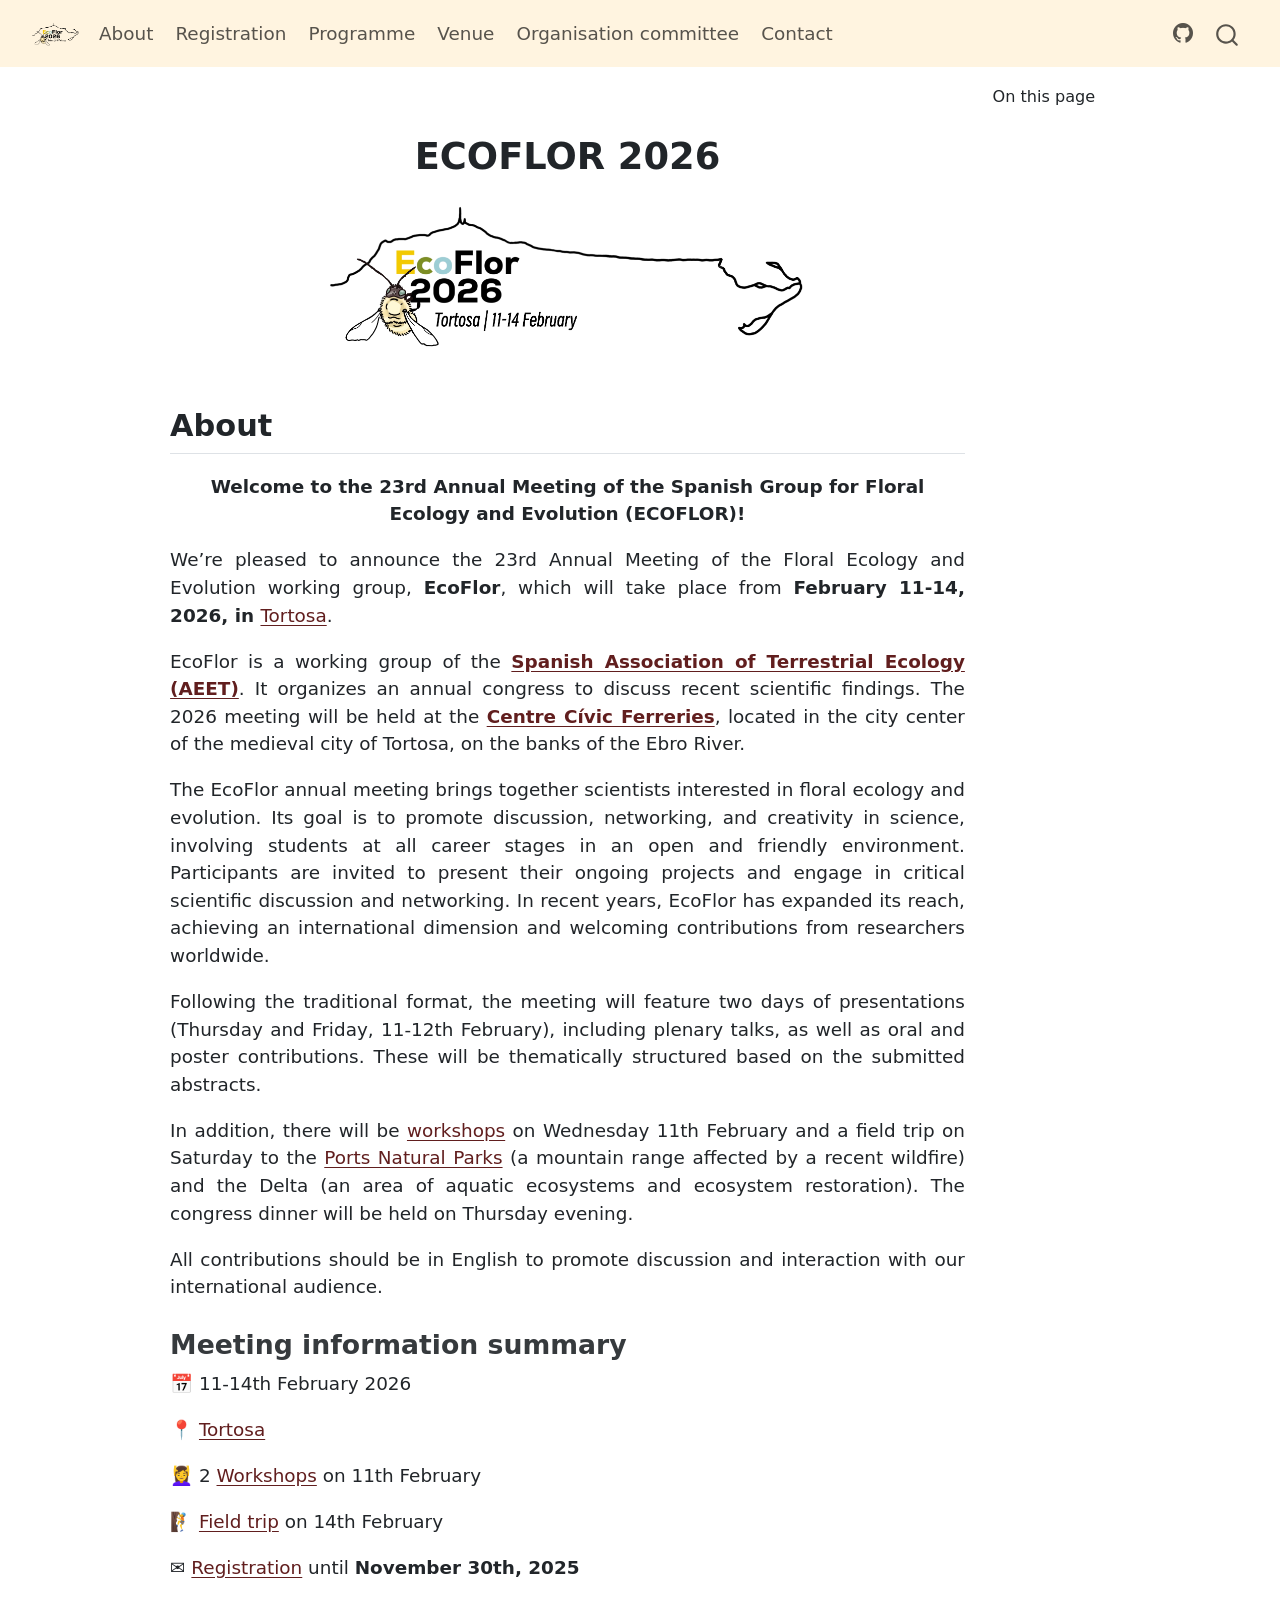
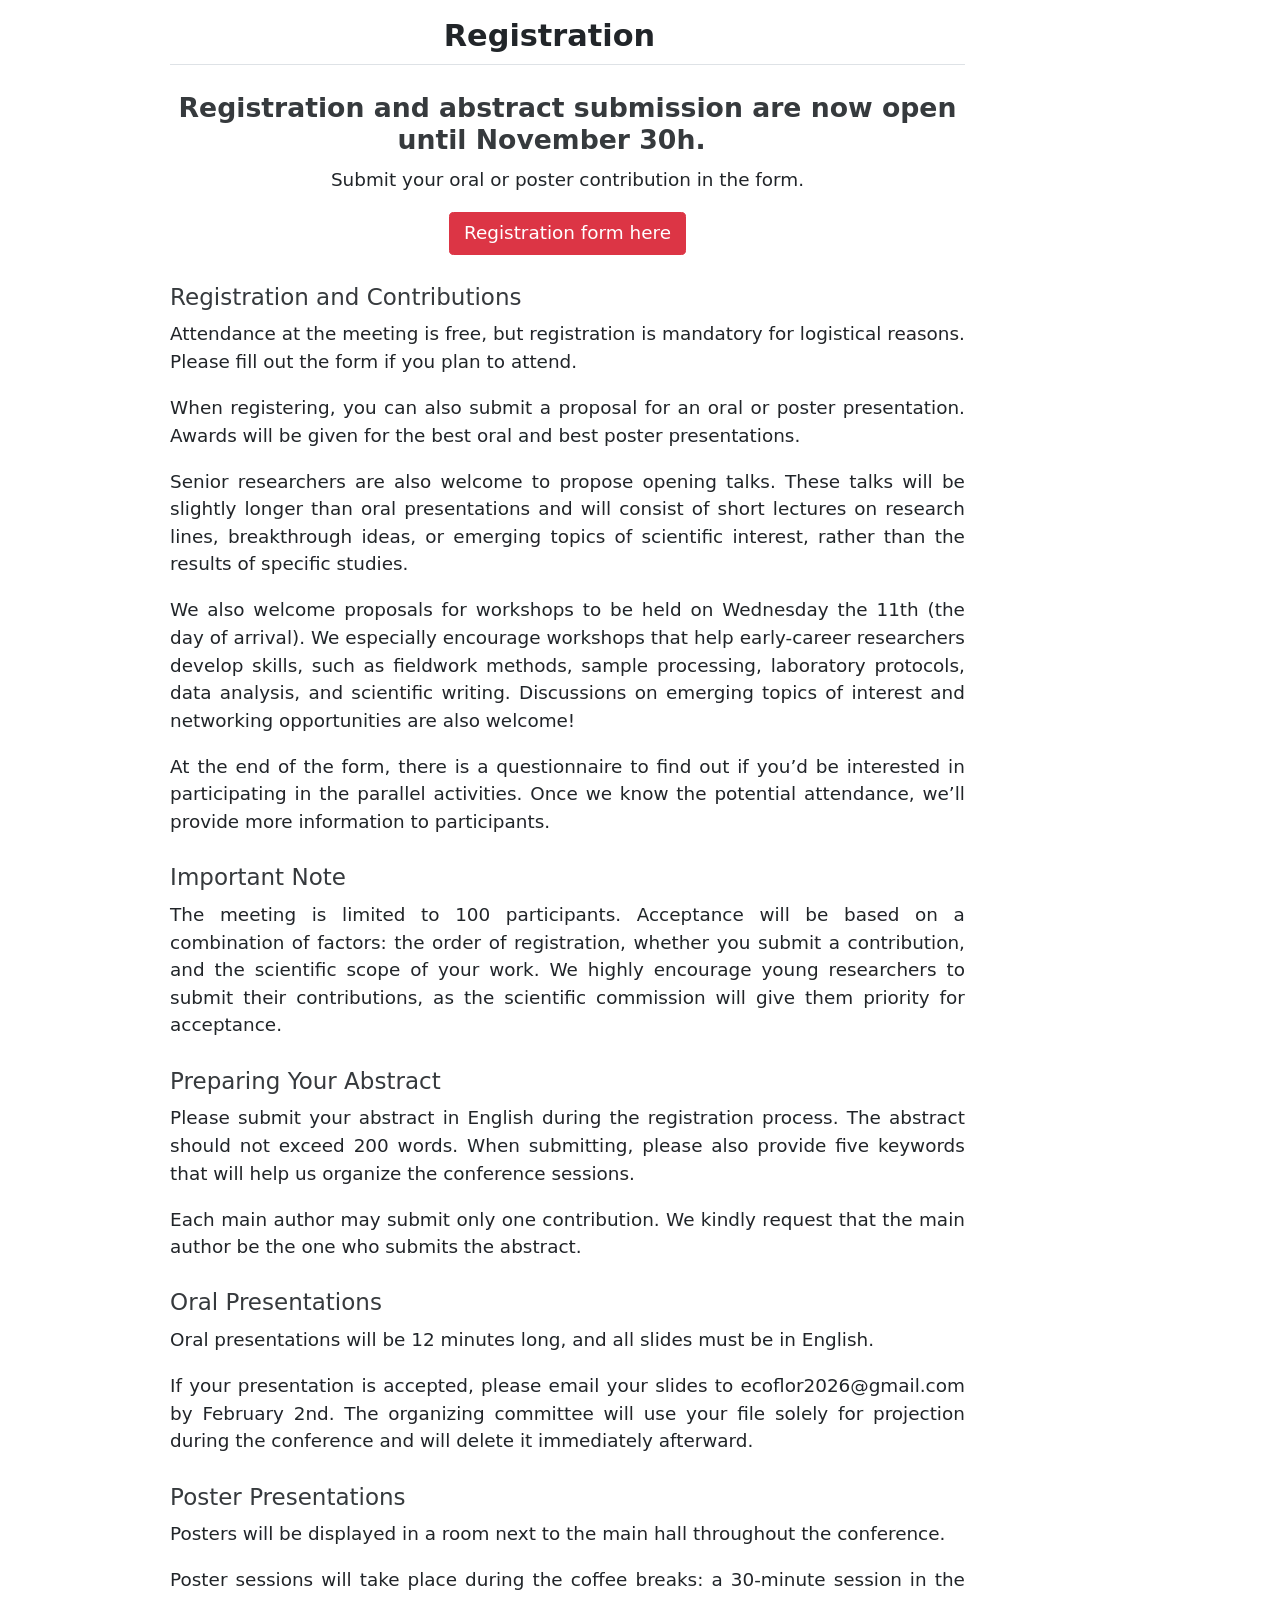
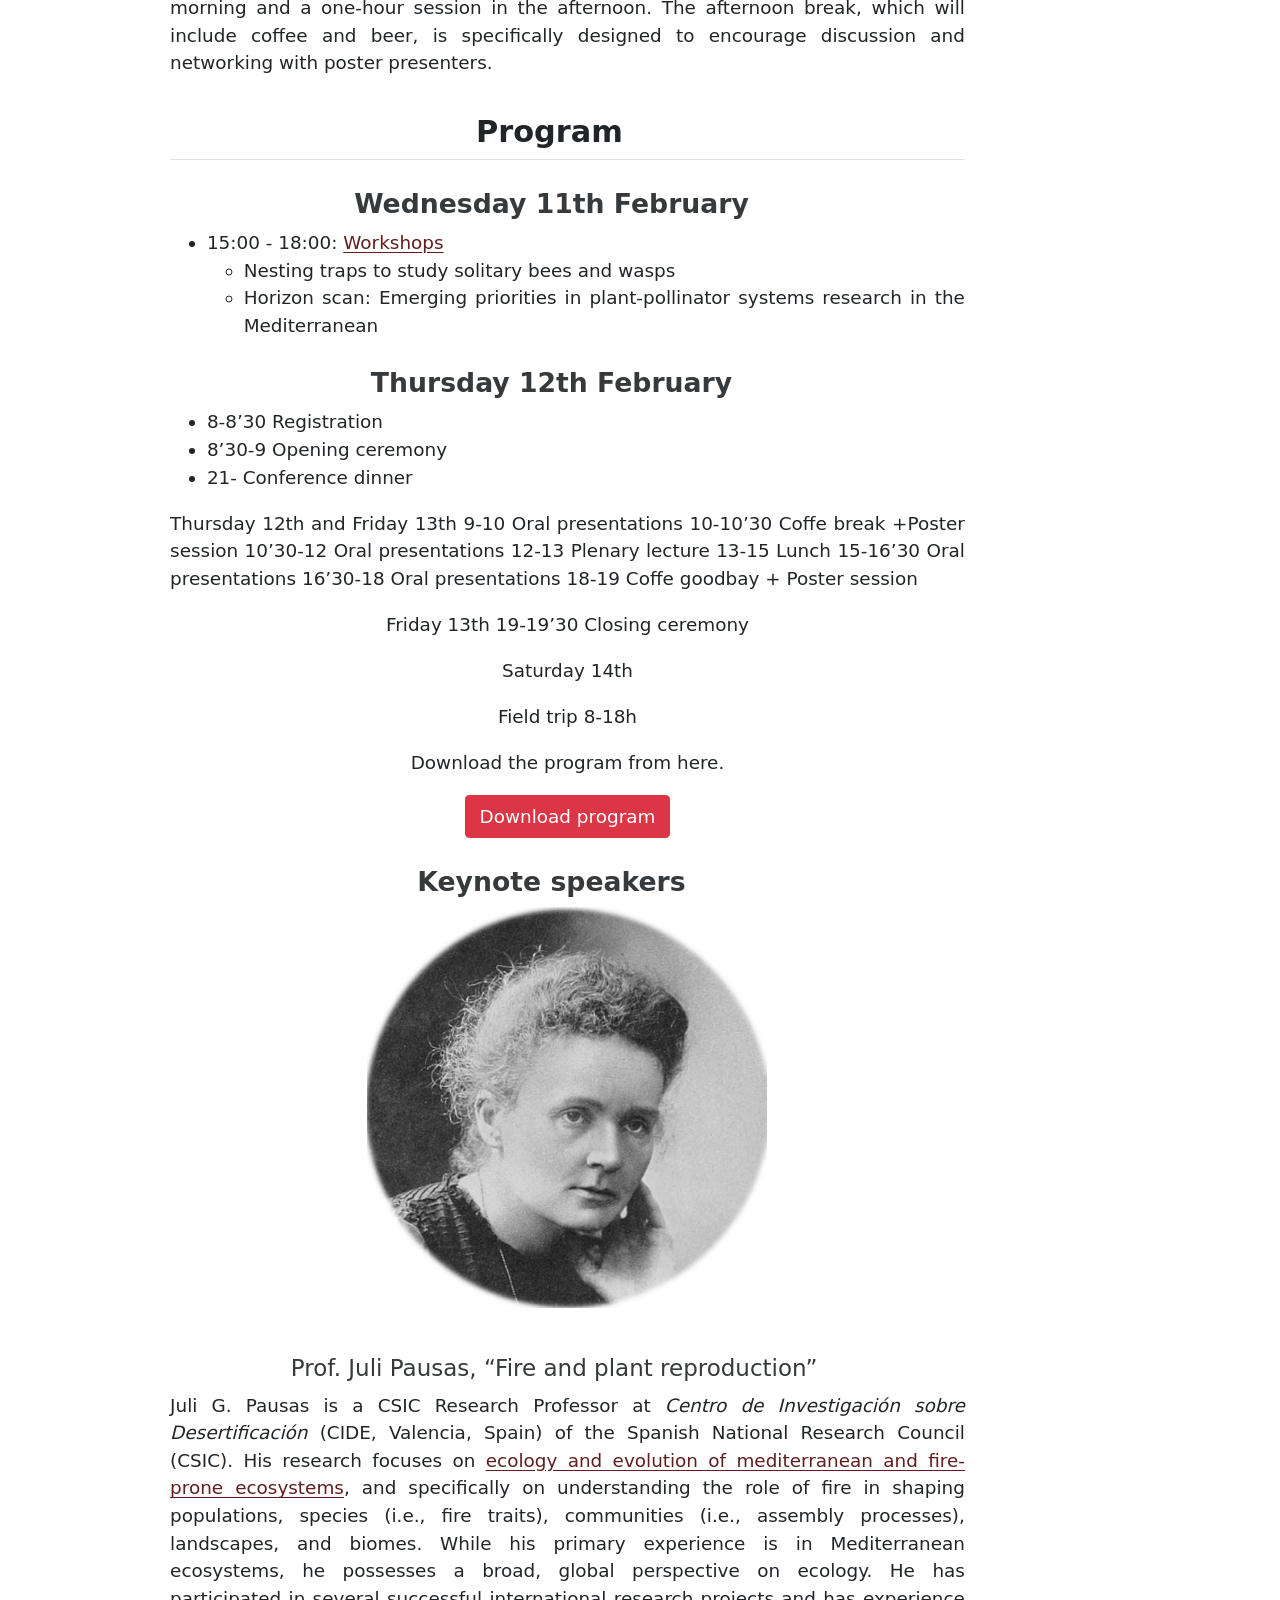
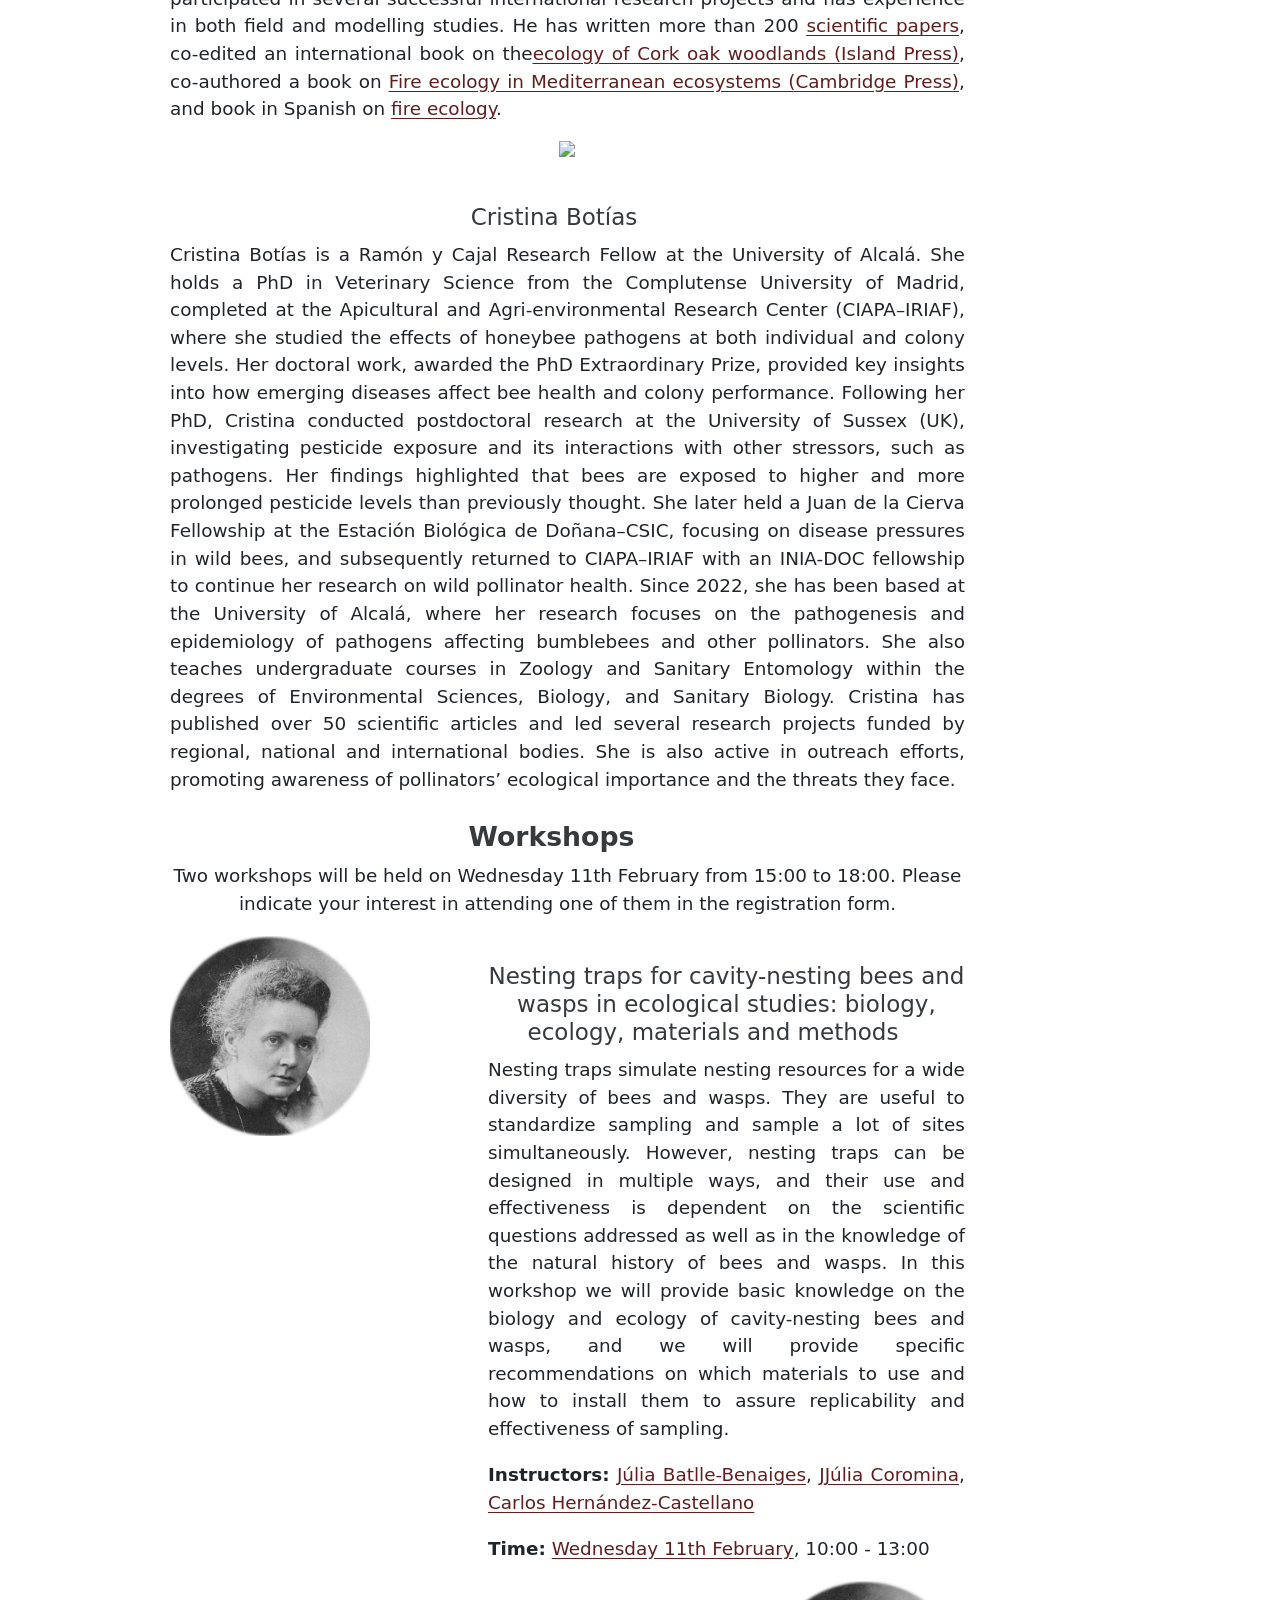
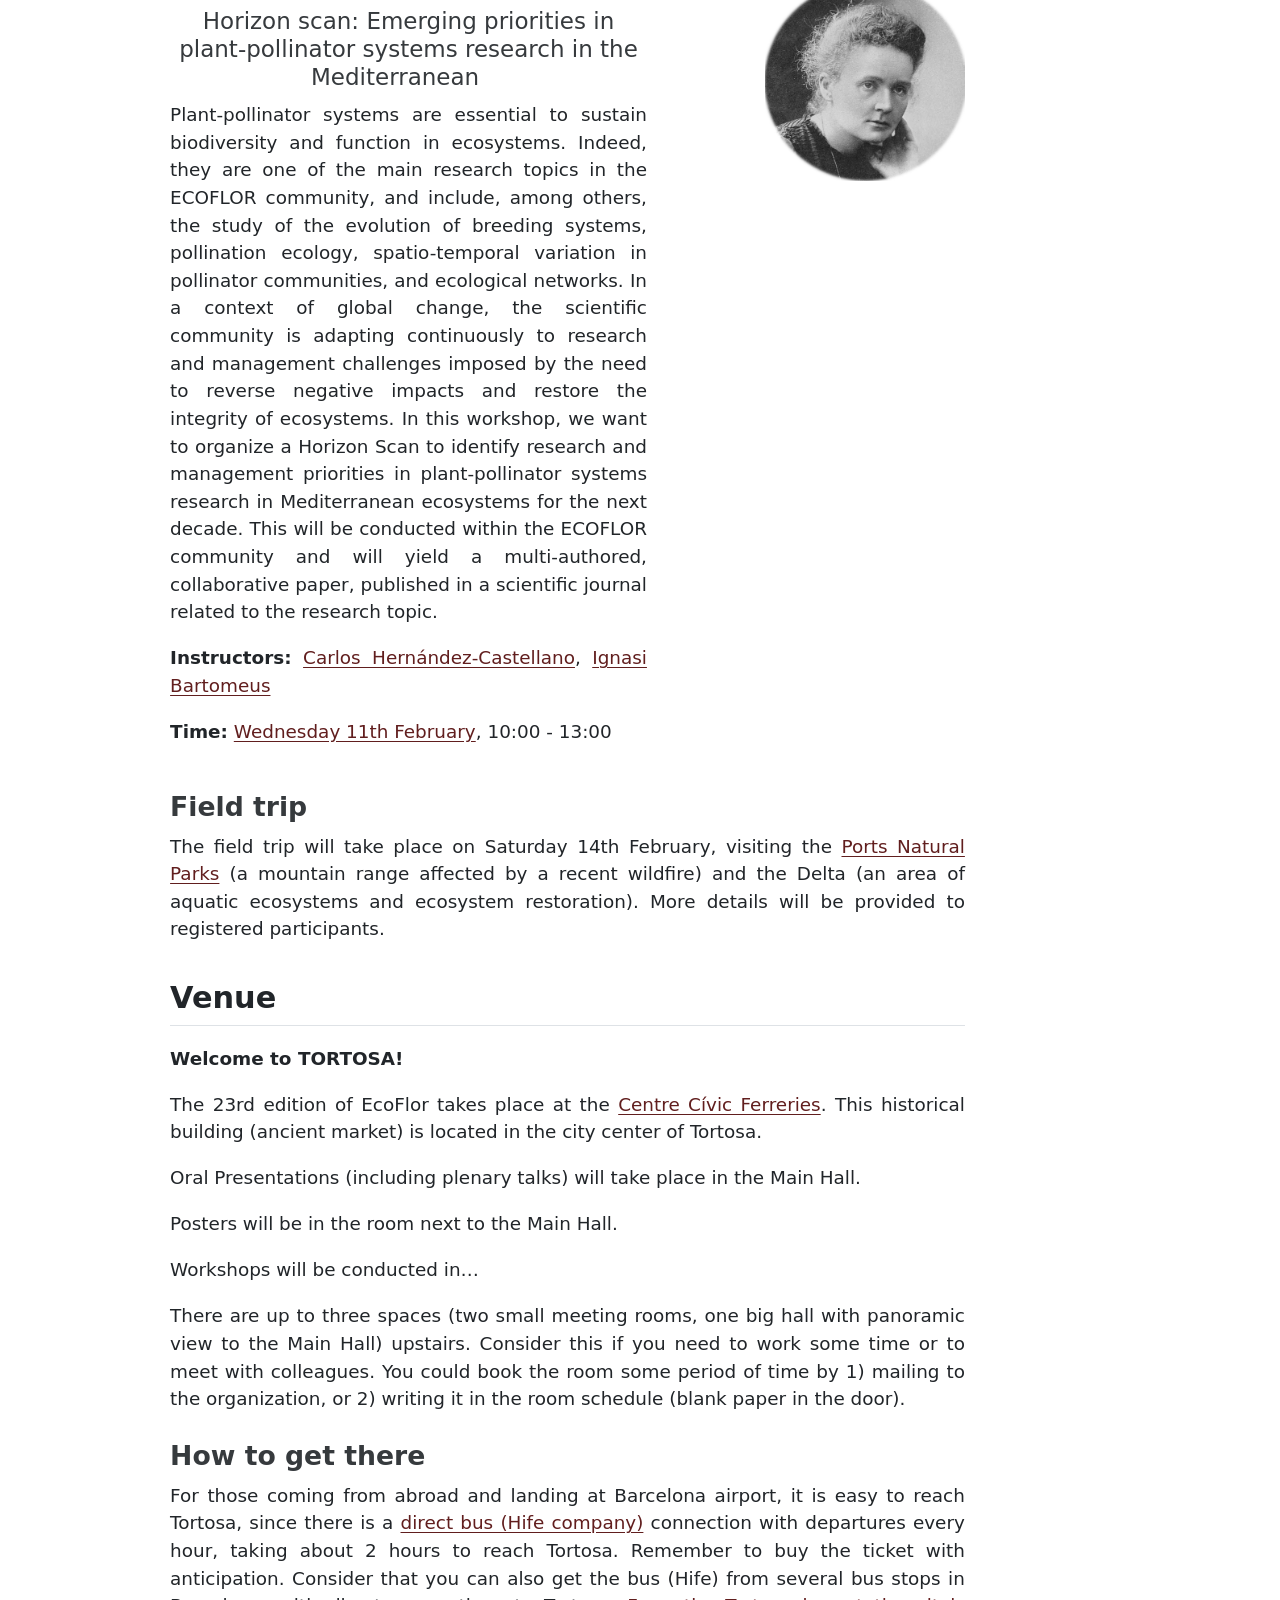
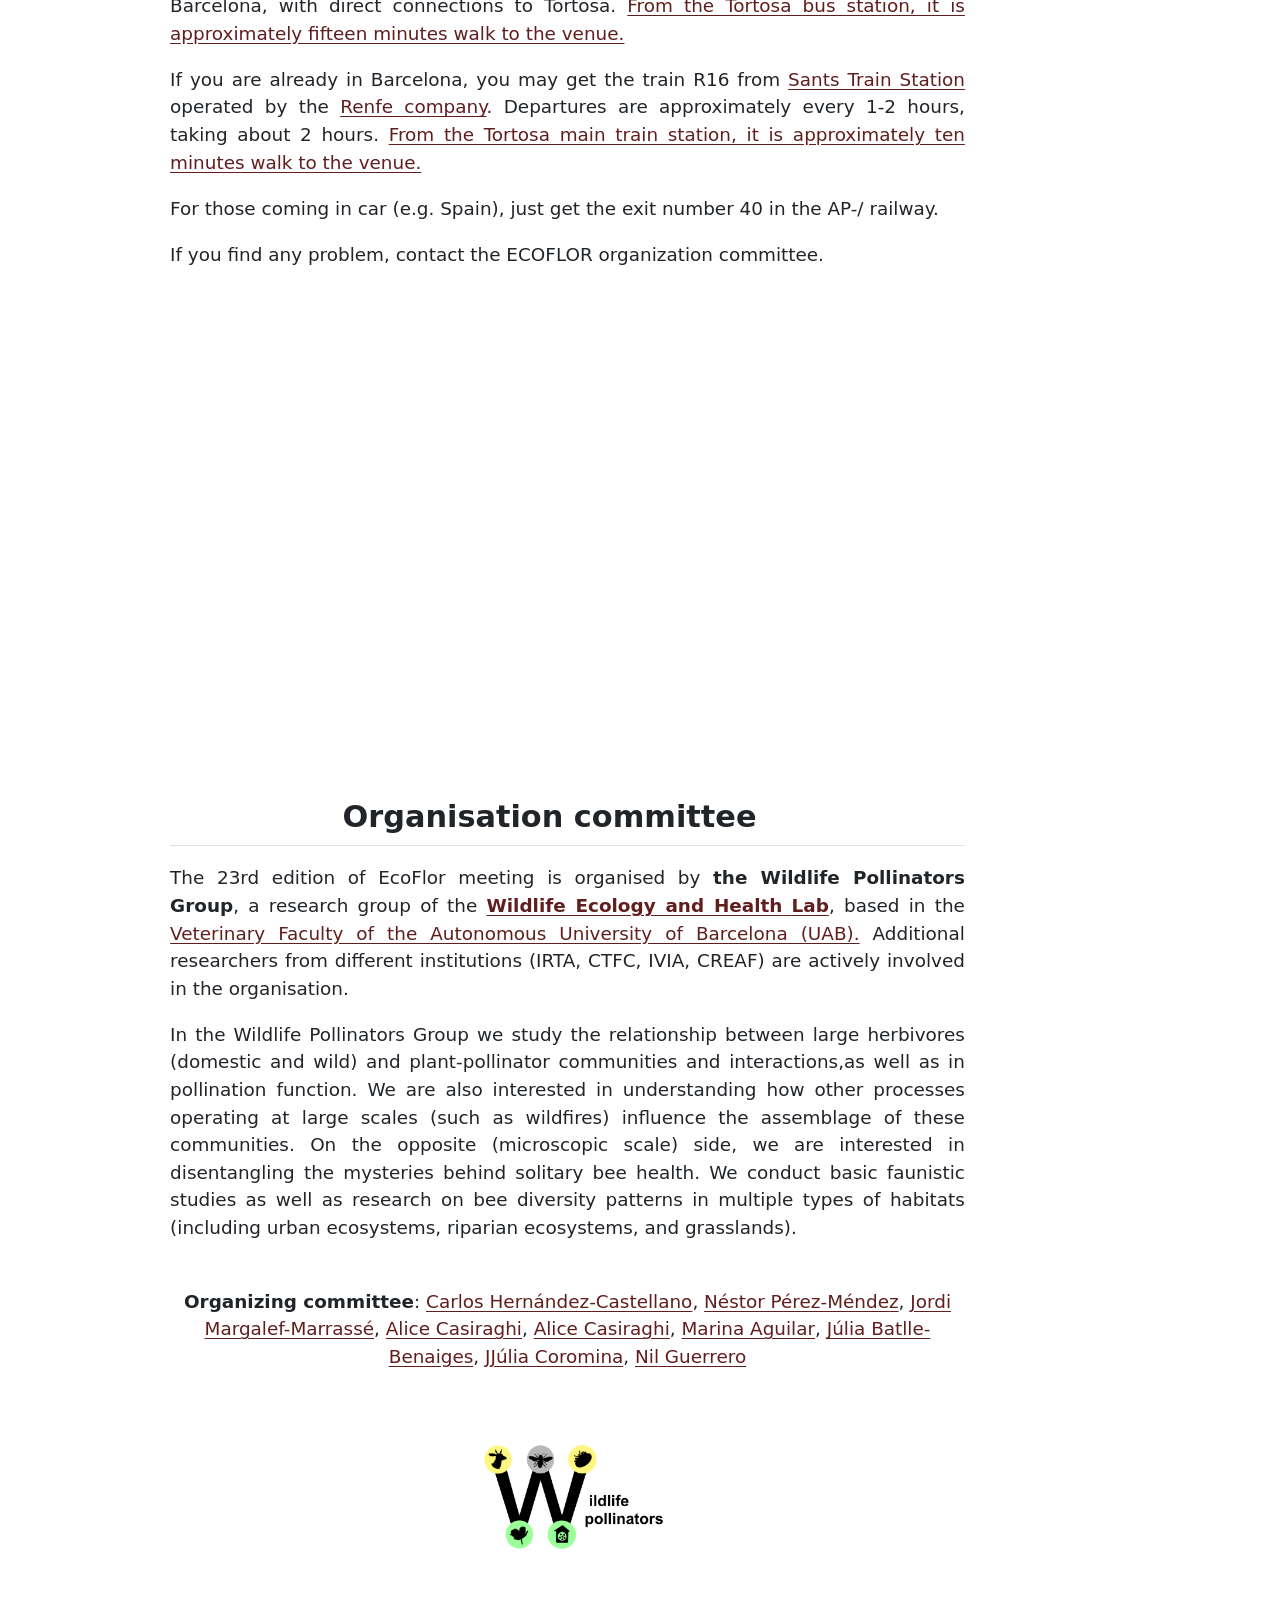
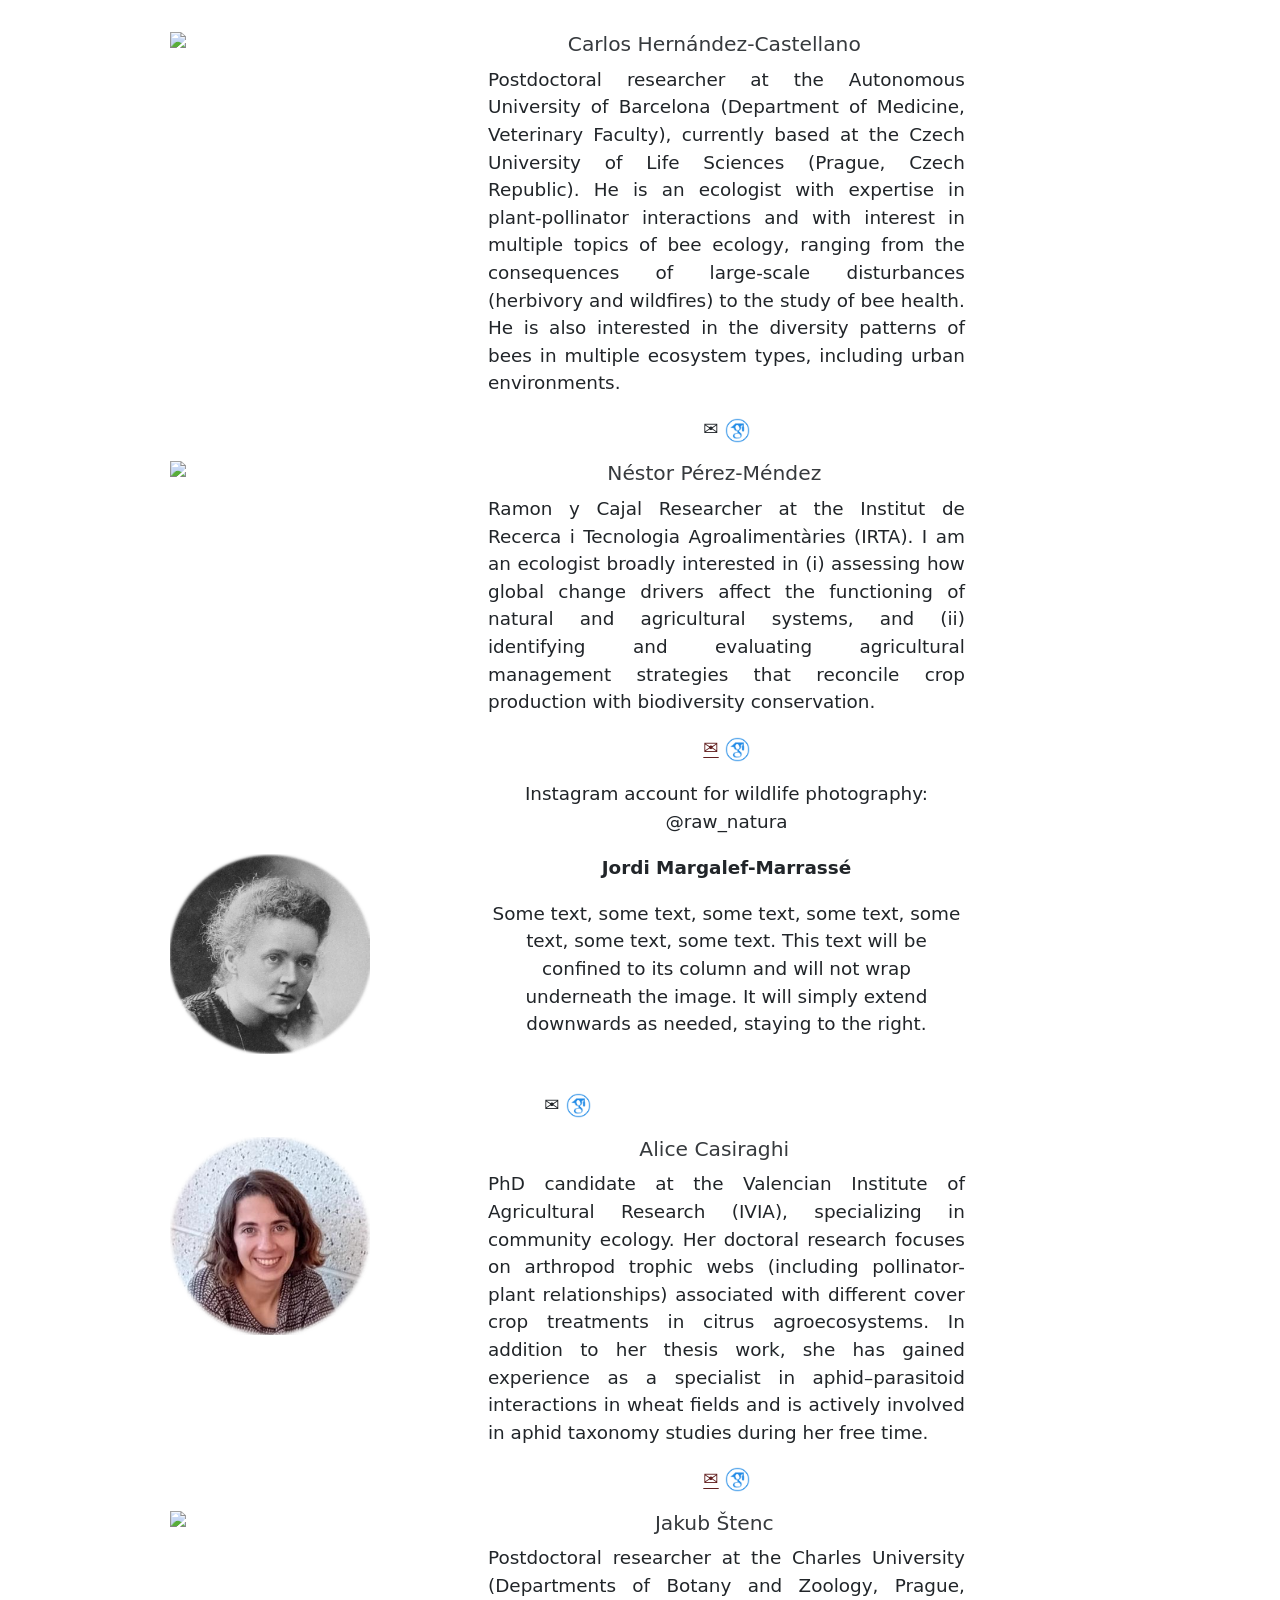
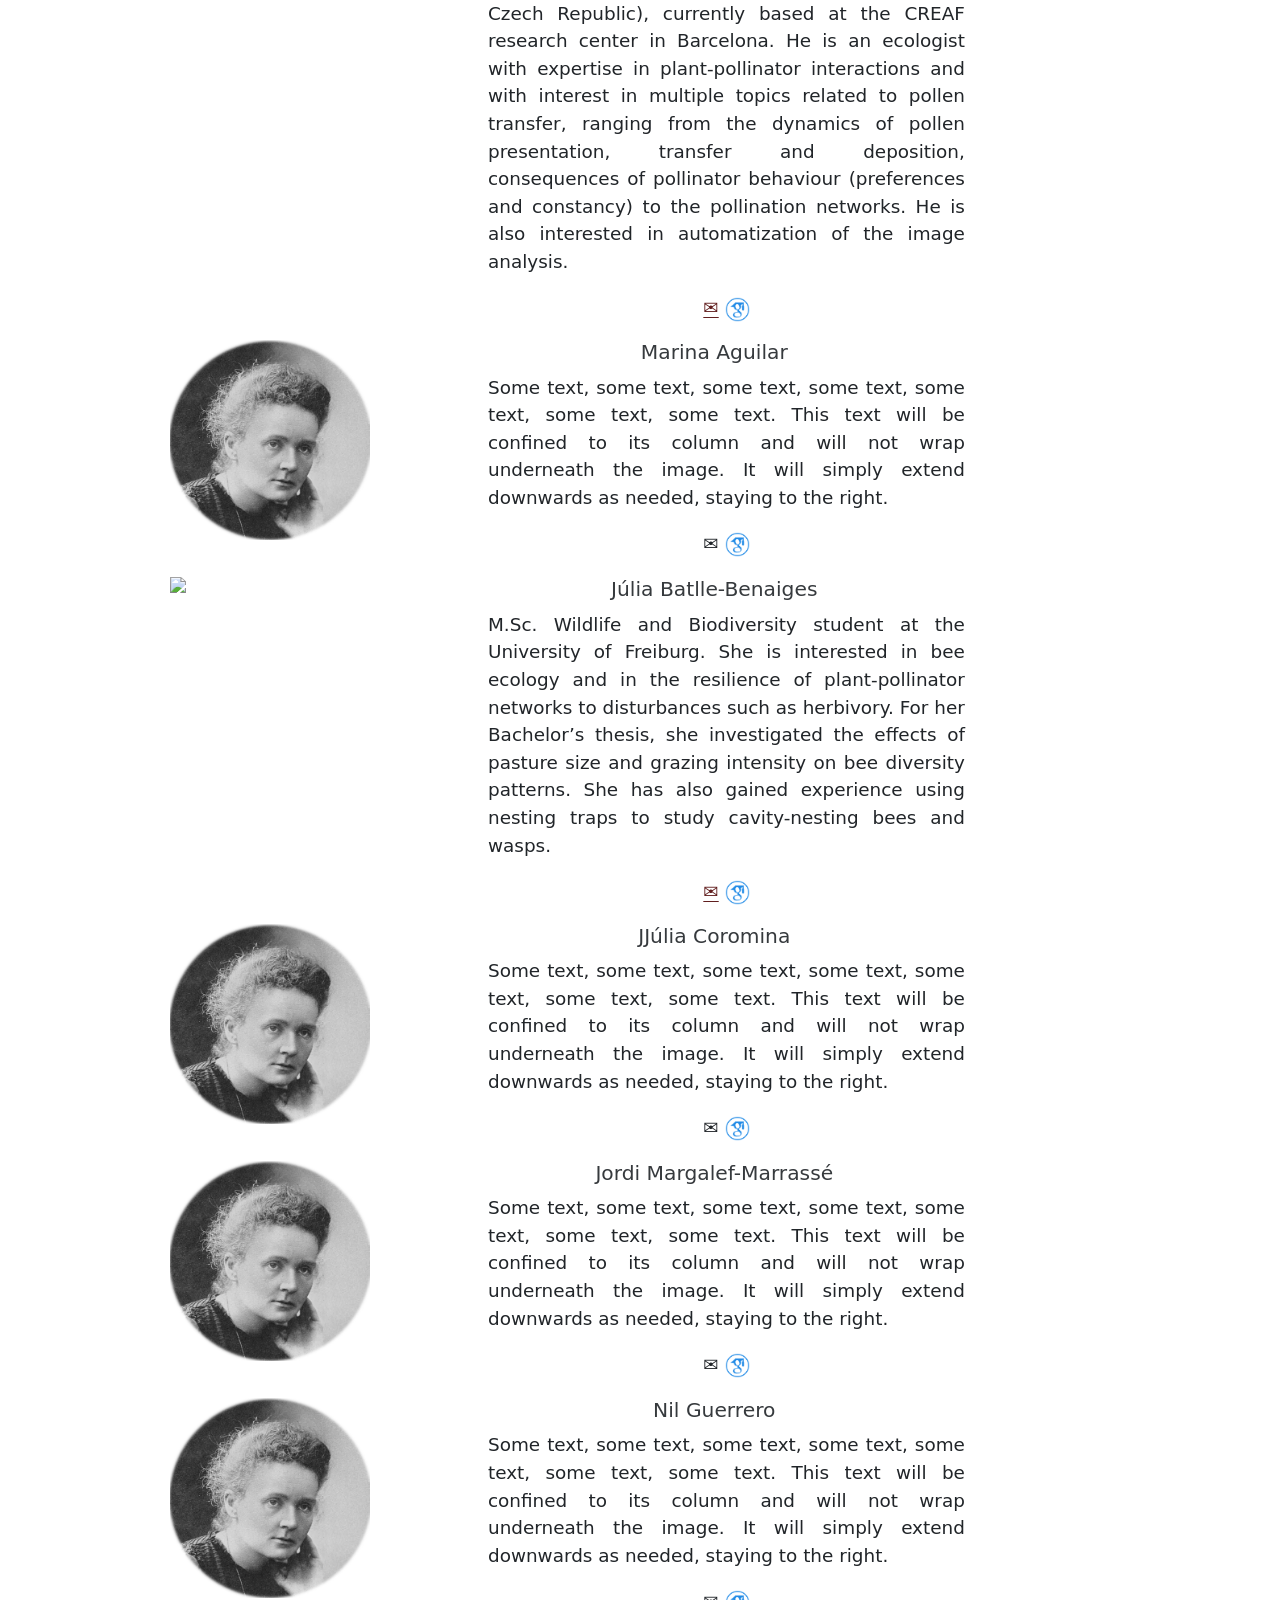
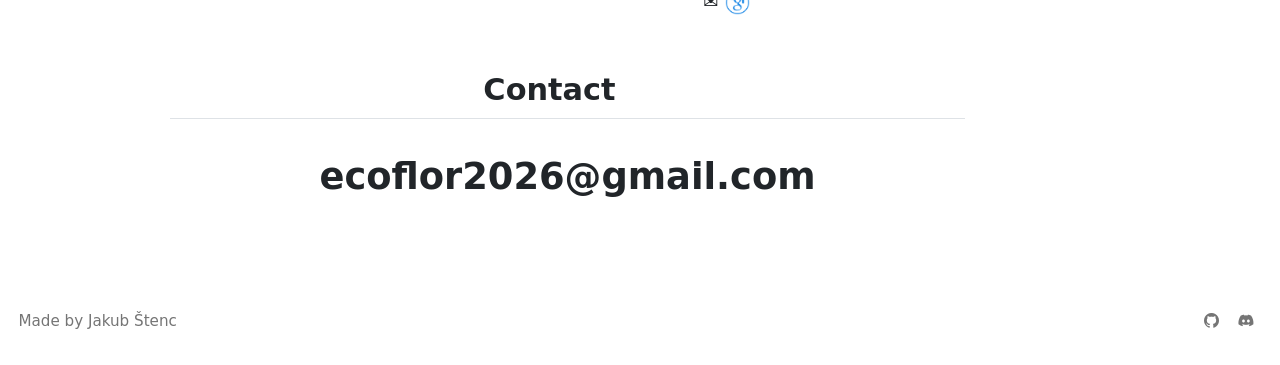
==== docs/ECOFLOR2026.html @ dcaaa22d "visual check" ====
<!DOCTYPE html>
<html xmlns="http://www.w3.org/1999/xhtml" lang="en" xml:lang="en"><head>

<meta charset="utf-8">
<meta name="generator" content="quarto-1.6.42">

<meta name="viewport" content="width=device-width, initial-scale=1.0, user-scalable=yes">


<title>ecoflor2026</title>
<style>
code{white-space: pre-wrap;}
span.smallcaps{font-variant: small-caps;}
div.columns{display: flex; gap: min(4vw, 1.5em);}
div.column{flex: auto; overflow-x: auto;}
div.hanging-indent{margin-left: 1.5em; text-indent: -1.5em;}
ul.task-list{list-style: none;}
ul.task-list li input[type="checkbox"] {
  width: 0.8em;
  margin: 0 0.8em 0.2em -1em; /* quarto-specific, see https://github.com/quarto-dev/quarto-cli/issues/4556 */ 
  vertical-align: middle;
}
</style>


<script src="site_libs/quarto-nav/quarto-nav.js"></script>
<script src="site_libs/quarto-nav/headroom.min.js"></script>
<script src="site_libs/clipboard/clipboard.min.js"></script>
<script src="site_libs/quarto-search/autocomplete.umd.js"></script>
<script src="site_libs/quarto-search/fuse.min.js"></script>
<script src="site_libs/quarto-search/quarto-search.js"></script>
<meta name="quarto:offset" content="./">
<script src="site_libs/quarto-html/quarto.js"></script>
<script src="site_libs/quarto-html/popper.min.js"></script>
<script src="site_libs/quarto-html/tippy.umd.min.js"></script>
<script src="site_libs/quarto-html/anchor.min.js"></script>
<link href="site_libs/quarto-html/tippy.css" rel="stylesheet">
<link href="site_libs/quarto-html/quarto-syntax-highlighting-2f5df379a58b258e96c21c0638c20c03.css" rel="stylesheet" id="quarto-text-highlighting-styles">
<script src="site_libs/bootstrap/bootstrap.min.js"></script>
<link href="site_libs/bootstrap/bootstrap-icons.css" rel="stylesheet">
<link href="site_libs/bootstrap/bootstrap-36b4073d41d03a95dbc6d603447efd02.min.css" rel="stylesheet" append-hash="true" id="quarto-bootstrap" data-mode="light">
<script id="quarto-search-options" type="application/json">{
  "location": "navbar",
  "copy-button": false,
  "collapse-after": 3,
  "panel-placement": "end",
  "type": "overlay",
  "limit": 50,
  "keyboard-shortcut": [
    "f",
    "/",
    "s"
  ],
  "show-item-context": false,
  "language": {
    "search-no-results-text": "No results",
    "search-matching-documents-text": "matching documents",
    "search-copy-link-title": "Copy link to search",
    "search-hide-matches-text": "Hide additional matches",
    "search-more-match-text": "more match in this document",
    "search-more-matches-text": "more matches in this document",
    "search-clear-button-title": "Clear",
    "search-text-placeholder": "",
    "search-detached-cancel-button-title": "Cancel",
    "search-submit-button-title": "Submit",
    "search-label": "Search"
  }
}</script>


<link rel="stylesheet" href="custom_theme.scss">
</head>

<body class="nav-fixed">

<div id="quarto-search-results"></div>
  <header id="quarto-header" class="headroom fixed-top">
    <nav class="navbar navbar-expand-lg " data-bs-theme="dark">
      <div class="navbar-container container-fluid">
      <div class="navbar-brand-container mx-auto">
    <a href="./index.html" class="navbar-brand navbar-brand-logo">
    <img src="././images/logo_without_bakground_small.png" alt="ECOFLOR 2026" class="navbar-logo">
    </a>
  </div>
            <div id="quarto-search" class="" title="Search"></div>
          <button class="navbar-toggler" type="button" data-bs-toggle="collapse" data-bs-target="#navbarCollapse" aria-controls="navbarCollapse" role="menu" aria-expanded="false" aria-label="Toggle navigation" onclick="if (window.quartoToggleHeadroom) { window.quartoToggleHeadroom(); }">
  <span class="navbar-toggler-icon"></span>
</button>
          <div class="collapse navbar-collapse" id="navbarCollapse">
            <ul class="navbar-nav navbar-nav-scroll me-auto">
  <li class="nav-item">
    <a class="nav-link" href="./index.html#about"> 
<span class="menu-text">About</span></a>
  </li>  
  <li class="nav-item">
    <a class="nav-link" href="./index.html#registration"> 
<span class="menu-text">Registration</span></a>
  </li>  
  <li class="nav-item">
    <a class="nav-link" href="./index.html#program"> 
<span class="menu-text">Programme</span></a>
  </li>  
  <li class="nav-item">
    <a class="nav-link" href="./index.html#venue"> 
<span class="menu-text">Venue</span></a>
  </li>  
  <li class="nav-item">
    <a class="nav-link" href="./index.html#organisation"> 
<span class="menu-text">Organisation committee</span></a>
  </li>  
  <li class="nav-item">
    <a class="nav-link" href="./index.html#contact"> 
<span class="menu-text">Contact</span></a>
  </li>  
</ul>
            <ul class="navbar-nav navbar-nav-scroll ms-auto">
  <li class="nav-item compact">
    <a class="nav-link" href="https://github.com/Pollination-Ecology-Group/ECOFLOR2026"> <i class="bi bi-github" role="img">
</i> 
<span class="menu-text"></span></a>
  </li>  
</ul>
          </div> <!-- /navcollapse -->
            <div class="quarto-navbar-tools">
</div>
      </div> <!-- /container-fluid -->
    </nav>
</header>
<!-- content -->
<div id="quarto-content" class="quarto-container page-columns page-rows-contents page-layout-article page-navbar">
<!-- sidebar -->
<!-- margin-sidebar -->
    <div id="quarto-margin-sidebar" class="sidebar margin-sidebar">
        <nav id="TOC" role="doc-toc" class="toc-active">
    <h2 id="toc-title">On this page</h2>
   
  <ul class="collapse">
  <li><a href="#ecoflor-2026" id="toc-ecoflor-2026" class="nav-link active" data-scroll-target="#ecoflor-2026">ECOFLOR 2026</a>
  <ul class="collapse">
  <li><a href="#about" id="toc-about" class="nav-link" data-scroll-target="#about">About</a></li>
  <li><a href="#registration" id="toc-registration" class="nav-link" data-scroll-target="#registration">Registration</a></li>
  <li><a href="#program" id="toc-program" class="nav-link" data-scroll-target="#program">Program</a></li>
  </ul></li>
  </ul>
</nav>
    </div>
<!-- main -->
<main class="content" id="quarto-document-content"><header id="title-block-header" class="quarto-title-block"></header>




<section id="ecoflor-2026" class="level1" style="text-align: center;">
<h1 style="text-align: center;">ECOFLOR 2026</h1>
<div class="quarto-figure quarto-figure-center">
<figure class="figure">
<p><img src="images/logo_big.png" class="img-fluid quarto-figure quarto-figure-center figure-img" width="500"></p>
</figure>
</div>
<section id="about" class="level2" style="text-align: justify;">
<h2 class="anchored" data-anchor-id="about">About</h2>
<div id="welcome" style="text-align: center;">
<p><strong>Welcome to the 23rd Annual Meeting of the Spanish Group for Floral Ecology and Evolution (ECOFLOR)!</strong></p>
</div>
<p>We’re pleased to announce the 23rd Annual Meeting of the Floral Ecology and Evolution working group, <strong>EcoFlor</strong>, which will take place from <strong>February 11-14, 2026, in <a href="https://en.wikipedia.org/wiki/Tortosa">Tortosa</a></strong>.</p>
<p>EcoFlor is a working group of the <a href="https://www.aeet.org/es/english/"><strong>Spanish Association of Terrestrial Ecology (AEET)</strong></a>. It organizes an annual congress to discuss recent scientific findings. The 2026 meeting will be held at the <a href="https://viurearural.cat/es/servei/centre-civic-de-ferreries-2/"><strong>Centre Cívic Ferreries</strong></a>, located in the city center of the medieval city of Tortosa, on the banks of the Ebro River.</p>
<p>The EcoFlor annual meeting brings together scientists interested in floral ecology and evolution. Its goal is to promote discussion, networking, and creativity in science, involving students at all career stages in an open and friendly environment. Participants are invited to present their ongoing projects and engage in critical scientific discussion and networking. In recent years, EcoFlor has expanded its reach, achieving an international dimension and welcoming contributions from researchers worldwide.</p>
<p>Following the traditional format, the meeting will feature two days of presentations (Thursday and Friday, 11-12th February), including plenary talks, as well as oral and poster contributions. These will be thematically structured based on the submitted abstracts.</p>
<p>In addition, there will be <a href="#workshops">workshops</a> on Wednesday 11th February and a field trip on Saturday to the <a href="https://www.spain.info/en/nature/els-ports-natural-park/">Ports Natural Parks</a> (a mountain range affected by a recent wildfire) and the Delta (an area of aquatic ecosystems and ecosystem restoration). The congress dinner will be held on Thursday evening.</p>
<p>All contributions should be in English to promote discussion and interaction with our international audience.</p>
<section id="meeting-information-summary" class="level3">
<h3 class="anchored" data-anchor-id="meeting-information-summary">Meeting information summary</h3>
<p>📅 11-14th February 2026</p>
<p>📍 <a href="https://en.wikipedia.org/wiki/Tortosa">Tortosa</a></p>
<p>💆‍♀️ 2 <a href="#workshops">Workshops</a> on 11th February</p>
<p>🧗 <a href="#field-trip">Field trip</a> on 14th February</p>
<p>✉️ <a href="#registration">Registration</a> until <strong>November 30th, 2025</strong></p>
</section>
</section>
<section id="registration" class="level2">
<h2 class="anchored" data-anchor-id="registration">Registration</h2>
<section id="registration-and-abstract-submission-are-now-open-until-november-30h." class="level3 text-center">
<h3 class="anchored" data-anchor-id="registration-and-abstract-submission-are-now-open-until-november-30h.">Registration and abstract submission are now open until November 30h.</h3>
<p>Submit your oral or poster contribution in the form.</p>
<p><a href="your-link.html" class="btn btn-danger">Registration form here</a></p>
</section>
<div id="registration_info" style="text-align: justify;">
<section id="registration-and-contributions" class="level4">
<h4 class="anchored" data-anchor-id="registration-and-contributions">Registration and Contributions</h4>
<p>Attendance at the meeting is free, but registration is mandatory for logistical reasons. Please fill out the form if you plan to attend.</p>
<p>When registering, you can also submit a proposal for an oral or poster presentation. Awards will be given for the best oral and best poster presentations.</p>
<p>Senior researchers are also welcome to propose opening talks. These talks will be slightly longer than oral presentations and will consist of short lectures on research lines, breakthrough ideas, or emerging topics of scientific interest, rather than the results of specific studies.</p>
<p>We also welcome proposals for workshops to be held on Wednesday the 11th (the day of arrival). We especially encourage workshops that help early-career researchers develop skills, such as fieldwork methods, sample processing, laboratory protocols, data analysis, and scientific writing. Discussions on emerging topics of interest and networking opportunities are also welcome!</p>
<p>At the end of the form, there is a questionnaire to find out if you’d be interested in participating in the parallel activities. Once we know the potential attendance, we’ll provide more information to participants.</p>
</section>
<section id="important-note" class="level4">
<h4 class="anchored" data-anchor-id="important-note">Important Note</h4>
<p>The meeting is limited to 100 participants. Acceptance will be based on a combination of factors: the order of registration, whether you submit a contribution, and the scientific scope of your work. We highly encourage young researchers to submit their contributions, as the scientific commission will give them priority for acceptance.</p>
</section>
<section id="preparing-your-abstract" class="level4">
<h4 class="anchored" data-anchor-id="preparing-your-abstract">Preparing Your Abstract</h4>
<p>Please submit your abstract in English during the registration process. The abstract should not exceed 200 words. When submitting, please also provide five keywords that will help us organize the conference sessions.</p>
<p>Each main author may submit only one contribution. We kindly request that the main author be the one who submits the abstract.</p>
</section>
<section id="oral-presentations" class="level4">
<h4 class="anchored" data-anchor-id="oral-presentations">Oral Presentations</h4>
<p>Oral presentations will be 12 minutes long, and all slides must be in English.</p>
<p>If your presentation is accepted, please email your slides to ecoflor2026@gmail.com by February 2nd. The organizing committee will use your file solely for projection during the conference and will delete it immediately afterward.</p>
</section>
<section id="poster-presentations" class="level4">
<h4 class="anchored" data-anchor-id="poster-presentations">Poster Presentations</h4>
<p>Posters will be displayed in a room next to the main hall throughout the conference.</p>
<p>Poster sessions will take place during the coffee breaks: a 30-minute session in the morning and a one-hour session in the afternoon. The afternoon break, which will include coffee and beer, is specifically designed to encourage discussion and networking with poster presenters.</p>
</section>
</div>
</section>
<section id="program" class="level2">
<h2 class="anchored" data-anchor-id="program">Program</h2>
<section id="wednesday-11th-february" class="level3">
<h3 class="anchored" data-anchor-id="wednesday-11th-february">Wednesday 11th February</h3>
<div style="text-align: justify;">
<ul>
<li>15:00 - 18:00: <a href="#workshops">Workshops</a>
<ul>
<li>Nesting traps to study solitary bees and wasps</li>
<li>Horizon scan: Emerging priorities in plant-pollinator systems research in the Mediterranean</li>
</ul></li>
</ul>
</div>
</section>
<section id="thursday-12th-february" class="level3">
<h3 class="anchored" data-anchor-id="thursday-12th-february">Thursday 12th February</h3>
<div style="text-align: justify;">
<ul>
<li>8-8’30 Registration</li>
<li>8’30-9 Opening ceremony</li>
<li>21- Conference dinner</li>
</ul>
</div>
<div style="text-align: justify;">
<p>Thursday 12th and Friday 13th 9-10 Oral presentations 10-10’30 Coffe break +Poster session 10’30-12 Oral presentations 12-13 Plenary lecture 13-15 Lunch 15-16’30 Oral presentations 16’30-18 Oral presentations 18-19 Coffe goodbay + Poster session</p>
</div>
<p>Friday 13th 19-19’30 Closing ceremony</p>
<p>Saturday 14th</p>
<p>Field trip 8-18h</p>
<div id="talks">
<p>Download the program from here.</p>
<p><a href="your-link.pdf" class="btn btn-danger">Download program</a></p>
</div>
</section>
</section>
<div id="keynote">
<section id="keynote-speakers" class="level3">
<h3 class="anchored" data-anchor-id="keynote-speakers">Keynote speakers</h3>

</section>
</div>
<div>
<div class="quarto-figure quarto-figure-center">
<figure class="figure">
<p><img src="images/marie.png" class="img-fluid quarto-figure quarto-figure-center figure-img" width="400"></p>
</figure>
</div>
</div>
<section id="prof.-juli-pausas-fire-and-plant-reproduction" class="level4" style="text-align: center;">
<h4 class="anchored" data-anchor-id="prof.-juli-pausas-fire-and-plant-reproduction">Prof.&nbsp;Juli Pausas, “Fire and plant reproduction”</h4>
<div style="text-align: justify;">
<p>Juli G. Pausas is a CSIC Research Professor at <em>Centro de Investigación sobre Desertificación</em> (CIDE, Valencia, Spain) of the Spanish National Research Council (CSIC). His research focuses on <a href="https://www.uv.es/jgpausas/fire-ecology-evolution.html"><u>ecology and evolution of mediterranean and fire-prone ecosystems</u></a>, and specifically on understanding the role of fire in shaping populations, species (i.e., fire traits), communities (i.e., assembly processes), landscapes, and biomes. While his primary experience is in Mediterranean ecosystems, he possesses a broad, global perspective on ecology. He has participated in several successful international research projects and has experience in both field and modelling studies. He has written more than 200 <a href="https://www.uv.es/jgpausas/papers.htm"><u>scientific papers</u></a>, co-edited an international book on the<a href="https://www.uv.es/jgpausas/corkoak.htm"><u>ecology of Cork oak woodlands (Island Press)</u></a>, co-authored a book on <a href="https://www.uv.es/jgpausas/fire-book.htm"><u>Fire ecology in Mediterranean ecosystems (Cambridge Press)</u></a>, and book in Spanish on <a href="https://www.uv.es/jgpausas/incendios.html"><u>fire ecology</u></a>.</p>
</div>
</section>
<div>
<div class="quarto-figure quarto-figure-center">
<figure class="figure">
<p><a href="https://scholar.google.com/citations?user=8s9DF5wAAAAJ&amp;hl=en"><img src="images/people/plenary2.png" class="img-fluid quarto-figure quarto-figure-center figure-img" width="400"></a></p>
</figure>
</div>
</div>
<section id="cristina-botías" class="level4" style="text-align: center;">
<h4 class="anchored" data-anchor-id="cristina-botías">Cristina Botías</h4>
<div style="text-align: justify;">
<p>Cristina Botías is a Ramón y Cajal Research Fellow at the University of Alcalá. She holds a PhD in Veterinary Science from the Complutense University of Madrid, completed at the Apicultural and Agri-environmental Research Center (CIAPA–IRIAF), where she studied the effects of honeybee pathogens at both individual and colony levels. Her doctoral work, awarded the PhD Extraordinary Prize, provided key insights into how emerging diseases affect bee health and colony performance. Following her PhD, Cristina conducted postdoctoral research at the University of Sussex (UK), investigating pesticide exposure and its interactions with other stressors, such as pathogens. Her findings highlighted that bees are exposed to higher and more prolonged pesticide levels than previously thought. She later held a Juan de la Cierva Fellowship at the Estación Biológica de Doñana–CSIC, focusing on disease pressures in wild bees, and subsequently returned to CIAPA–IRIAF with an INIA-DOC fellowship to continue her research on wild pollinator health. Since 2022, she has been based at the University of Alcalá, where her research focuses on the pathogenesis and epidemiology of pathogens affecting bumblebees and other pollinators. She also teaches undergraduate courses in Zoology and Sanitary Entomology within the degrees of Environmental Sciences, Biology, and Sanitary Biology. Cristina has published over 50 scientific articles and led several research projects funded by regional, national and international bodies. She is also active in outreach efforts, promoting awareness of pollinators’ ecological importance and the threats they face.</p>
</div>
</section>
<div class="::::::::::">
<div id="Workshops">
<section id="workshops" class="level3">
<h3 class="anchored" data-anchor-id="workshops">Workshops</h3>
<p>Two workshops will be held on Wednesday 11th February from 15:00 to 18:00. Please indicate your interest in attending one of them in the registration form. </p>
<div class="columns">
<div class="column" style="width:40%;">
<div class="quarto-figure quarto-figure-left">
<figure class="figure">
<p><img src="images/marie.png" class="img-fluid quarto-figure quarto-figure-left figure-img" width="200"></p>
</figure>
</div>
</div><div class="column" style="width:60%;">
<section id="nesting-traps-for-cavity-nesting-bees-and-wasps-in-ecological-studies-biology-ecology-materials-and-methods" class="level4">
<h4 class="anchored" data-anchor-id="nesting-traps-for-cavity-nesting-bees-and-wasps-in-ecological-studies-biology-ecology-materials-and-methods">Nesting traps for cavity-nesting bees and wasps in ecological studies: biology, ecology, materials and methods</h4>
<div style="text-align: justify;">
<p>Nesting traps simulate nesting resources for a wide diversity of bees and wasps. They are useful to standardize sampling and sample a lot of sites simultaneously. However, nesting traps can be designed in multiple ways, and their use and effectiveness is dependent on the scientific questions addressed as well as in the knowledge of the natural history of bees and wasps. In this workshop we will provide basic knowledge on the biology and ecology of cavity-nesting bees and wasps, and we will provide specific recommendations on which materials to use and how to install them to assure replicability and effectiveness of sampling.</p>
<p><strong>Instructors:</strong> <a href="#júlia-batlle-benaiges">Júlia Batlle-Benaiges</a>, <a href="#jjúlia-coromina">JJúlia Coromina</a>, <a href="#carlos-hernández-castellano">Carlos Hernández-Castellano</a></p>
<p><strong>Time:</strong> <a href="#wednesday-11th-february">Wednesday 11th February</a>, 10:00 - 13:00</p>
</div>
</section>
</div><div class="column" style="width:60%;">
<section id="horizon-scan-emerging-priorities-in-plant-pollinator-systems-research-in-the-mediterranean" class="level4">
<h4 class="anchored" data-anchor-id="horizon-scan-emerging-priorities-in-plant-pollinator-systems-research-in-the-mediterranean">Horizon scan: Emerging priorities in plant-pollinator systems research in the Mediterranean</h4>
<div style="text-align: justify;">
<p>Plant-pollinator systems are essential to sustain biodiversity and function in ecosystems. Indeed, they are one of the main research topics in the ECOFLOR community, and include, among others, the study of the evolution of breeding systems, pollination ecology, spatio-temporal variation in pollinator communities, and ecological networks. In a context of global change, the scientific community is adapting continuously to research and management challenges imposed by the need to reverse negative impacts and restore the integrity of ecosystems. In this workshop, we want to organize a Horizon Scan to identify research and management priorities in plant-pollinator systems research in Mediterranean ecosystems for the next decade. This will be conducted within the ECOFLOR community and will yield a multi-authored, collaborative paper, published in a scientific journal related to the research topic.</p>
<p><strong>Instructors:</strong> <a href="#carlos-hernández-castellano">Carlos Hernández-Castellano</a>, <a href="https://bartomeuslab.com/">Ignasi Bartomeus</a></p>
<p><strong>Time:</strong> <a href="#wednesday-11th-february">Wednesday 11th February</a>, 10:00 - 13:00</p>
</div>
</section>
</div><div class="column" style="width:40%;">
<div class="quarto-figure quarto-figure-right">
<figure class="figure">
<p><img src="images/marie.png" class="img-fluid quarto-figure quarto-figure-right figure-img" width="200"></p>
</figure>
</div>
</div>
</div>
</section>
</div>
<section id="field-trip" class="level3" data-link="Fieldtrip" style="text-align: justify;">
<h3 data-link="Fieldtrip" style="text-align: justify;" class="anchored" data-anchor-id="field-trip">Field trip</h3>
<p>The field trip will take place on Saturday 14th February, visiting the <a href="https://www.spain.info/en/nature/els-ports-natural-park/">Ports Natural Parks</a> (a mountain range affected by a recent wildfire) and the Delta (an area of aquatic ecosystems and ecosystem restoration). More details will be provided to registered participants.</p>
</section>
<section id="venue" class="level2" style="text-align: justify;">
<h2 class="anchored" data-anchor-id="venue">Venue</h2>
<p><strong>Welcome to TORTOSA!</strong></p>
<p>The 23rd edition of EcoFlor takes place at the <a href="https://maps.app.goo.gl/mSEFoTJQ9mBsUPG3A">Centre Cívic Ferreries</a>. This historical building (ancient market) is located in the city center of Tortosa.</p>
<p>Oral Presentations (including plenary talks) will take place in the Main Hall.</p>
<p>Posters will be in the room next to the Main Hall.</p>
<p>Workshops will be conducted in…</p>
<p>There are up to three spaces (two small meeting rooms, one big hall with panoramic view to the Main Hall) upstairs. Consider this if you need to work some time or to meet with colleagues. You could book the room some period of time by 1) mailing to the organization, or 2) writing it in the room schedule (blank paper in the door).</p>
<section id="how-to-get-there" class="level3">
<h3 class="anchored" data-anchor-id="how-to-get-there">How to get there</h3>
<p>For those coming from abroad and landing at Barcelona airport, it is easy to reach Tortosa, since there is a <a href="https://www.hife.es/en">direct bus (Hife company)</a> connection with departures every hour, taking about 2 hours to reach Tortosa. Remember to buy the ticket with anticipation. Consider that you can also get the bus (Hife) from several bus stops in Barcelona, with direct connections to Tortosa. <a href="https://maps.app.goo.gl/xak7D6uc51aAv5Jm8">From the Tortosa bus station, it is approximately fifteen minutes walk to the venue.</a></p>
<p>If you are already in Barcelona, you may get the train R16 from <a href="https://maps.app.goo.gl/T4eAAoCc3EhT1UyG7">Sants Train Station</a> operated by the <a href="https://www.renfe.com/es/en">Renfe company</a>. Departures are approximately every 1-2 hours, taking about 2 hours. <a href="https://maps.app.goo.gl/8Bf8CiD97VYjz2p88">From the Tortosa main train station, it is approximately ten minutes walk to the venue.</a></p>
<p>For those coming in car (e.g.&nbsp;Spain), just get the exit number 40 in the AP-/ railway.</p>
<p>If you find any problem, contact the ECOFLOR organization committee.</p>
<iframe src="https://www.google.com/maps/embed?pb=!4v1756480672870!6m8!1m7!1sAkFuwwQGO-dt0fZtsxBnvQ!2m2!1d40.81489856424358!2d0.5161032411093048!3f353.91539408730813!4f11.7989709441717!5f0.5402623288307415" width="800" height="450" style="border:0;" allowfullscreen="" loading="lazy" referrerpolicy="no-referrer-when-downgrade">

</iframe>
</section>
</section>
<div id="organisation">
<section id="organisation-committee" class="level2">
<h2 class="anchored" data-anchor-id="organisation-committee">Organisation committee</h2>
<div style="text-align: justify;">
<p>The 23rd edition of EcoFlor meeting is organised by <strong>the Wildlife Pollinators Group</strong>, a research group of the <a href="https://weh.cat/"><strong>Wildlife Ecology and Health</strong> <strong>Lab</strong></a>, based in the <a href="https://www.uab.cat/web/studies/graduate/university-master-s-degrees/by-areas-of-knowledge/veterinary-medicine-1345670299644.html">Veterinary Faculty of the Autonomous University of Barcelona (UAB).</a> Additional researchers from different institutions (IRTA, CTFC, IVIA, CREAF) are actively involved in the organisation.</p>
<p>In the Wildlife Pollinators Group we study the relationship between large herbivores (domestic and wild) and plant-pollinator communities and interactions,as well as in pollination function. We are also interested in understanding how other processes operating at large scales (such as wildfires) influence the assemblage of these communities. On the opposite (microscopic scale) side, we are interested in disentangling the mysteries behind solitary bee health. We conduct basic faunistic studies as well as research on bee diversity patterns in multiple types of habitats (including urban ecosystems, riparian ecosystems, and grasslands).</p>
</div>
<p><br>
<strong>Organizing committee</strong>: <a href="#carlos-hernández-castellano">Carlos Hernández-Castellano</a>, <a href="#néstor-pérez-méndez">Néstor Pérez-Méndez</a>, <a href="#jordi-margalef-marrassé">Jordi Margalef-Marrassé</a>, <a href="#alice-casiraghi">Alice Casiraghi</a>, <a href="#alice-casiraghi">Alice Casiraghi</a>, <a href="#marina-aguilar">Marina Aguilar</a>, <a href="#júlia-batlle-benaiges">Júlia Batlle-Benaiges</a>, <a href="#jjúlia-coromina">JJúlia Coromina</a>, <a href="#nil-guerrero">Nil Guerrero</a></p>
<p><img src="images/wildlifelab.png" class="img-fluid" width="300"></p>
<div class="columns">
<div class="column" style="width:40%;">
<div class="quarto-figure quarto-figure-left">
<figure class="figure">
<p><img src="images/people/CarlosHC.png" class="img-fluid quarto-figure quarto-figure-left figure-img" width="200"></p>
</figure>
</div>
</div><div class="column" style="width:60%;">
<section id="carlos-hernández-castellano" class="level5">
<h5 class="anchored" data-anchor-id="carlos-hernández-castellano">Carlos Hernández-Castellano</h5>
<div style="text-align: justify;">
<p>Postdoctoral researcher at the Autonomous University of Barcelona (Department of Medicine, Veterinary Faculty), currently based at the Czech University of Life Sciences (Prague, Czech Republic). He is an ecologist with expertise in plant-pollinator interactions and with interest in multiple topics of bee ecology, ranging from the consequences of large-scale disturbances (herbivory and wildfires) to the study of bee health. He is also interested in the diversity patterns of bees in multiple ecosystem types, including urban environments.</p>
</div>
<p>✉️ <a href="https://scholar.google.es/citations?user=N20Q75MAAAAJ&amp;hl=es"><img src="images/scholar.png" class="img-fluid" width="25"></a></p>
</section>
</div><div class="columns">
<div class="column" style="width:40%;">
<div class="quarto-figure quarto-figure-left">
<figure class="figure">
<p><img src="images/people/NestorPM.png" class="img-fluid quarto-figure quarto-figure-left figure-img" width="200"></p>
</figure>
</div>
</div><div class="column" style="width:60%;">
<section id="néstor-pérez-méndez" class="level5">
<h5 class="anchored" data-anchor-id="néstor-pérez-méndez">Néstor Pérez-Méndez</h5>
<div style="text-align: justify;">
<p>Ramon y Cajal Researcher at the Institut de Recerca i Tecnologia Agroalimentàries (IRTA). I am an ecologist broadly interested in (i) assessing how global change drivers affect the functioning of natural and agricultural systems, and (ii) identifying and evaluating agricultural management strategies that reconcile crop production with biodiversity conservation.</p>
</div>
<p><a href="mailto:nestor.perez@irta.cat">✉️</a> <a href="https://scholar.google.es/citations?user=9cVCRHcAAAAJ&amp;hl=es"><img src="images/scholar.png" class="img-fluid" width="25"></a></p>
<p>Instagram account for wildlife photography: <span class="citation" data-cites="raw_natura">@raw_natura</span></p>
</section>
</div>
</div><div class="columns">
<div class="column" style="width:40%;">
<div class="quarto-figure quarto-figure-left">
<figure class="figure">
<p><img src="images/marie.png" class="img-fluid quarto-figure quarto-figure-left figure-img" width="200"></p>
</figure>
</div>
</div><div class="column" style="width:60%;">
<p><strong>Jordi Margalef-Marrassé</strong></p>
<p>Some text, some text, some text, some text, some text, some text, some text. This text will be confined to its column and will not wrap underneath the image. It will simply extend downwards as needed, staying to the right.</p>
</div><p>✉️ <a href="https://scholar.google.es/citations?user=N20Q75MAAAAJ&amp;hl=es"><img src="images/scholar.png" class="img-fluid" width="25"></a></p>
</div>
</div>
<div class="columns">
<div class="column" style="width:40%;">
<div class="quarto-figure quarto-figure-left">
<figure class="figure">
<p><img src="images/people/AliceC.png" class="img-fluid quarto-figure quarto-figure-left figure-img" width="200"></p>
</figure>
</div>
</div><div class="column" style="width:60%;">
<section id="alice-casiraghi" class="level5">
<h5 class="anchored" data-anchor-id="alice-casiraghi">Alice Casiraghi</h5>
<div style="text-align: justify;">
<p>PhD candidate at the Valencian Institute of Agricultural Research (IVIA), specializing in community ecology. Her doctoral research focuses on arthropod trophic webs (including pollinator-plant relationships) associated with different cover crop treatments in citrus agroecosystems. In addition to her thesis work, she has gained experience as a specialist in aphid–parasitoid interactions in wheat fields and is actively involved in aphid taxonomy studies during her free time.</p>
</div>
<p><a href="theaphidologist@gmail.com">✉️</a> <a href="https://scholar.google.com/citations?user=J6BL1f0AAAAJ&amp;hl=es"><img src="images/scholar.png" class="img-fluid" width="25"></a></p>
</section>
</div>
</div>
<div class="columns">
<div class="column" style="width:40%;">
<div class="quarto-figure quarto-figure-left">
<figure class="figure">
<p><img src="images/people/js3.png" class="img-fluid quarto-figure quarto-figure-left figure-img" width="200"></p>
</figure>
</div>
</div><div class="column" style="width:60%;">
<section id="jakub-štenc" class="level5">
<h5 class="anchored" data-anchor-id="jakub-štenc">Jakub Štenc</h5>
<div style="text-align: justify;">
<p>Postdoctoral researcher at the Charles University (Departments of Botany and Zoology, Prague, Czech Republic), currently based at the CREAF research center in Barcelona. He is an ecologist with expertise in plant-pollinator interactions and with interest in multiple topics related to pollen transfer, ranging from the dynamics of pollen presentation, transfer and deposition, consequences of pollinator behaviour (preferences and constancy) to the pollination networks. He is also interested in automatization of the image analysis.</p>
</div>
<p><a href="jakubstenc@gmail.com">✉️</a> <a href="https://scholar.google.com/citations?user=QrFO4O0AAAAJ&amp;hl=cs"><img src="images/scholar.png" class="img-fluid" width="25"></a></p>
</section>
</div>
</div>
<div class="columns">
<div class="column" style="width:40%;">
<div class="quarto-figure quarto-figure-left">
<figure class="figure">
<p><img src="images/marie.png" class="img-fluid quarto-figure quarto-figure-left figure-img" width="200"></p>
</figure>
</div>
</div><div class="column" style="width:60%;">
<section id="marina-aguilar" class="level5">
<h5 class="anchored" data-anchor-id="marina-aguilar">Marina Aguilar</h5>
<div style="text-align: justify;">
<p>Some text, some text, some text, some text, some text, some text, some text. This text will be confined to its column and will not wrap underneath the image. It will simply extend downwards as needed, staying to the right.</p>
</div>
<p>✉️ <a href="https://scholar.google.es/citations?user=N20Q75MAAAAJ&amp;hl=es"><img src="images/scholar.png" class="img-fluid" width="25"></a></p>
</section>
</div>
</div>
<div class="columns">
<div class="column" style="width:40%;">
<div class="quarto-figure quarto-figure-left">
<figure class="figure">
<p><img src="images/people/JuliaBB.png" class="img-fluid quarto-figure quarto-figure-left figure-img" width="200"></p>
</figure>
</div>
</div><div class="column" style="width:60%;">
<section id="júlia-batlle-benaiges" class="level5">
<h5 class="anchored" data-anchor-id="júlia-batlle-benaiges">Júlia Batlle-Benaiges</h5>
<div style="text-align: justify;">
<p>M.Sc. Wildlife and Biodiversity student at the University of Freiburg. She is interested in bee ecology and in the resilience of plant-pollinator networks to disturbances such as herbivory. For her Bachelor’s thesis, she investigated the effects of pasture size and grazing intensity on bee diversity patterns. She has also gained experience using nesting traps to study cavity-nesting bees and wasps.</p>
</div>
<p><a href="ju.ba.benaiges@gmail.com">✉️</a> <a href="https://scholar.google.com/citations?user=cr9FBjkAAAAJ&amp;hl=ca"><img src="images/scholar.png" class="img-fluid" width="25"></a></p>
</section>
</div>
</div>
<div class="columns">
<div class="column" style="width:40%;">
<div class="quarto-figure quarto-figure-left">
<figure class="figure">
<p><img src="images/marie.png" class="img-fluid quarto-figure quarto-figure-left figure-img" width="200"></p>
</figure>
</div>
</div><div class="column" style="width:60%;">
<section id="jjúlia-coromina" class="level5">
<h5 class="anchored" data-anchor-id="jjúlia-coromina">JJúlia Coromina</h5>
<div style="text-align: justify;">
<p>Some text, some text, some text, some text, some text, some text, some text. This text will be confined to its column and will not wrap underneath the image. It will simply extend downwards as needed, staying to the right.</p>
</div>
<p>✉️ <a href="https://scholar.google.es/citations?user=N20Q75MAAAAJ&amp;hl=es"><img src="images/scholar.png" class="img-fluid" width="25"></a></p>
</section>
</div>
</div>
<div class="columns">
<div class="column" style="width:40%;">
<div class="quarto-figure quarto-figure-left">
<figure class="figure">
<p><img src="images/marie.png" class="img-fluid quarto-figure quarto-figure-left figure-img" width="200"></p>
</figure>
</div>
</div><div class="column" style="width:60%;">
<section id="jordi-margalef-marrassé" class="level5">
<h5 class="anchored" data-anchor-id="jordi-margalef-marrassé">Jordi Margalef-Marrassé</h5>
<div style="text-align: justify;">
<p>Some text, some text, some text, some text, some text, some text, some text. This text will be confined to its column and will not wrap underneath the image. It will simply extend downwards as needed, staying to the right.</p>
</div>
<p>✉️ <a href="https://scholar.google.es/citations?user=N20Q75MAAAAJ&amp;hl=es"><img src="images/scholar.png" class="img-fluid" width="25"></a></p>
</section>
</div>
</div>
<div class="columns">
<div class="column" style="width:40%;">
<div class="quarto-figure quarto-figure-left">
<figure class="figure">
<p><img src="images/marie.png" class="img-fluid quarto-figure quarto-figure-left figure-img" width="200"></p>
</figure>
</div>
</div><div class="column" style="width:60%;">
<section id="nil-guerrero" class="level5">
<h5 class="anchored" data-anchor-id="nil-guerrero">Nil Guerrero</h5>
<div style="text-align: justify;">
<p>Some text, some text, some text, some text, some text, some text, some text. This text will be confined to its column and will not wrap underneath the image. It will simply extend downwards as needed, staying to the right.</p>
</div>
<p>✉️ <a href="https://scholar.google.es/citations?user=N20Q75MAAAAJ&amp;hl=es"><img src="images/scholar.png" class="img-fluid" width="25"></a></p>
</section>
</div>
</div>
</section>
</div>
<div id="contact">
<section id="contact" class="level2">
<h2 class="anchored" data-anchor-id="contact">Contact</h2>
</section>
<section id="ecoflor2026gmail.com" class="level1">
<h1>ecoflor2026@gmail.com</h1>
</section>
</div>
</div>


</section>

</main> <!-- /main -->
<script id="quarto-html-after-body" type="application/javascript">
window.document.addEventListener("DOMContentLoaded", function (event) {
  const toggleBodyColorMode = (bsSheetEl) => {
    const mode = bsSheetEl.getAttribute("data-mode");
    const bodyEl = window.document.querySelector("body");
    if (mode === "dark") {
      bodyEl.classList.add("quarto-dark");
      bodyEl.classList.remove("quarto-light");
    } else {
      bodyEl.classList.add("quarto-light");
      bodyEl.classList.remove("quarto-dark");
    }
  }
  const toggleBodyColorPrimary = () => {
    const bsSheetEl = window.document.querySelector("link#quarto-bootstrap");
    if (bsSheetEl) {
      toggleBodyColorMode(bsSheetEl);
    }
  }
  toggleBodyColorPrimary();  
  const icon = "";
  const anchorJS = new window.AnchorJS();
  anchorJS.options = {
    placement: 'right',
    icon: icon
  };
  anchorJS.add('.anchored');
  const isCodeAnnotation = (el) => {
    for (const clz of el.classList) {
      if (clz.startsWith('code-annotation-')) {                     
        return true;
      }
    }
    return false;
  }
  const onCopySuccess = function(e) {
    // button target
    const button = e.trigger;
    // don't keep focus
    button.blur();
    // flash "checked"
    button.classList.add('code-copy-button-checked');
    var currentTitle = button.getAttribute("title");
    button.setAttribute("title", "Copied!");
    let tooltip;
    if (window.bootstrap) {
      button.setAttribute("data-bs-toggle", "tooltip");
      button.setAttribute("data-bs-placement", "left");
      button.setAttribute("data-bs-title", "Copied!");
      tooltip = new bootstrap.Tooltip(button, 
        { trigger: "manual", 
          customClass: "code-copy-button-tooltip",
          offset: [0, -8]});
      tooltip.show();    
    }
    setTimeout(function() {
      if (tooltip) {
        tooltip.hide();
        button.removeAttribute("data-bs-title");
        button.removeAttribute("data-bs-toggle");
        button.removeAttribute("data-bs-placement");
      }
      button.setAttribute("title", currentTitle);
      button.classList.remove('code-copy-button-checked');
    }, 1000);
    // clear code selection
    e.clearSelection();
  }
  const getTextToCopy = function(trigger) {
      const codeEl = trigger.previousElementSibling.cloneNode(true);
      for (const childEl of codeEl.children) {
        if (isCodeAnnotation(childEl)) {
          childEl.remove();
        }
      }
      return codeEl.innerText;
  }
  const clipboard = new window.ClipboardJS('.code-copy-button:not([data-in-quarto-modal])', {
    text: getTextToCopy
  });
  clipboard.on('success', onCopySuccess);
  if (window.document.getElementById('quarto-embedded-source-code-modal')) {
    const clipboardModal = new window.ClipboardJS('.code-copy-button[data-in-quarto-modal]', {
      text: getTextToCopy,
      container: window.document.getElementById('quarto-embedded-source-code-modal')
    });
    clipboardModal.on('success', onCopySuccess);
  }
    var localhostRegex = new RegExp(/^(?:http|https):\/\/localhost\:?[0-9]*\//);
    var mailtoRegex = new RegExp(/^mailto:/);
      var filterRegex = new RegExp('/' + window.location.host + '/');
    var isInternal = (href) => {
        return filterRegex.test(href) || localhostRegex.test(href) || mailtoRegex.test(href);
    }
    // Inspect non-navigation links and adorn them if external
 	var links = window.document.querySelectorAll('a[href]:not(.nav-link):not(.navbar-brand):not(.toc-action):not(.sidebar-link):not(.sidebar-item-toggle):not(.pagination-link):not(.no-external):not([aria-hidden]):not(.dropdown-item):not(.quarto-navigation-tool):not(.about-link)');
    for (var i=0; i<links.length; i++) {
      const link = links[i];
      if (!isInternal(link.href)) {
        // undo the damage that might have been done by quarto-nav.js in the case of
        // links that we want to consider external
        if (link.dataset.originalHref !== undefined) {
          link.href = link.dataset.originalHref;
        }
      }
    }
  function tippyHover(el, contentFn, onTriggerFn, onUntriggerFn) {
    const config = {
      allowHTML: true,
      maxWidth: 500,
      delay: 100,
      arrow: false,
      appendTo: function(el) {
          return el.parentElement;
      },
      interactive: true,
      interactiveBorder: 10,
      theme: 'quarto',
      placement: 'bottom-start',
    };
    if (contentFn) {
      config.content = contentFn;
    }
    if (onTriggerFn) {
      config.onTrigger = onTriggerFn;
    }
    if (onUntriggerFn) {
      config.onUntrigger = onUntriggerFn;
    }
    window.tippy(el, config); 
  }
  const noterefs = window.document.querySelectorAll('a[role="doc-noteref"]');
  for (var i=0; i<noterefs.length; i++) {
    const ref = noterefs[i];
    tippyHover(ref, function() {
      // use id or data attribute instead here
      let href = ref.getAttribute('data-footnote-href') || ref.getAttribute('href');
      try { href = new URL(href).hash; } catch {}
      const id = href.replace(/^#\/?/, "");
      const note = window.document.getElementById(id);
      if (note) {
        return note.innerHTML;
      } else {
        return "";
      }
    });
  }
  const xrefs = window.document.querySelectorAll('a.quarto-xref');
  const processXRef = (id, note) => {
    // Strip column container classes
    const stripColumnClz = (el) => {
      el.classList.remove("page-full", "page-columns");
      if (el.children) {
        for (const child of el.children) {
          stripColumnClz(child);
        }
      }
    }
    stripColumnClz(note)
    if (id === null || id.startsWith('sec-')) {
      // Special case sections, only their first couple elements
      const container = document.createElement("div");
      if (note.children && note.children.length > 2) {
        container.appendChild(note.children[0].cloneNode(true));
        for (let i = 1; i < note.children.length; i++) {
          const child = note.children[i];
          if (child.tagName === "P" && child.innerText === "") {
            continue;
          } else {
            container.appendChild(child.cloneNode(true));
            break;
          }
        }
        if (window.Quarto?.typesetMath) {
          window.Quarto.typesetMath(container);
        }
        return container.innerHTML
      } else {
        if (window.Quarto?.typesetMath) {
          window.Quarto.typesetMath(note);
        }
        return note.innerHTML;
      }
    } else {
      // Remove any anchor links if they are present
      const anchorLink = note.querySelector('a.anchorjs-link');
      if (anchorLink) {
        anchorLink.remove();
      }
      if (window.Quarto?.typesetMath) {
        window.Quarto.typesetMath(note);
      }
      if (note.classList.contains("callout")) {
        return note.outerHTML;
      } else {
        return note.innerHTML;
      }
    }
  }
  for (var i=0; i<xrefs.length; i++) {
    const xref = xrefs[i];
    tippyHover(xref, undefined, function(instance) {
      instance.disable();
      let url = xref.getAttribute('href');
      let hash = undefined; 
      if (url.startsWith('#')) {
        hash = url;
      } else {
        try { hash = new URL(url).hash; } catch {}
      }
      if (hash) {
        const id = hash.replace(/^#\/?/, "");
        const note = window.document.getElementById(id);
        if (note !== null) {
          try {
            const html = processXRef(id, note.cloneNode(true));
            instance.setContent(html);
          } finally {
            instance.enable();
            instance.show();
          }
        } else {
          // See if we can fetch this
          fetch(url.split('#')[0])
          .then(res => res.text())
          .then(html => {
            const parser = new DOMParser();
            const htmlDoc = parser.parseFromString(html, "text/html");
            const note = htmlDoc.getElementById(id);
            if (note !== null) {
              const html = processXRef(id, note);
              instance.setContent(html);
            } 
          }).finally(() => {
            instance.enable();
            instance.show();
          });
        }
      } else {
        // See if we can fetch a full url (with no hash to target)
        // This is a special case and we should probably do some content thinning / targeting
        fetch(url)
        .then(res => res.text())
        .then(html => {
          const parser = new DOMParser();
          const htmlDoc = parser.parseFromString(html, "text/html");
          const note = htmlDoc.querySelector('main.content');
          if (note !== null) {
            // This should only happen for chapter cross references
            // (since there is no id in the URL)
            // remove the first header
            if (note.children.length > 0 && note.children[0].tagName === "HEADER") {
              note.children[0].remove();
            }
            const html = processXRef(null, note);
            instance.setContent(html);
          } 
        }).finally(() => {
          instance.enable();
          instance.show();
        });
      }
    }, function(instance) {
    });
  }
      let selectedAnnoteEl;
      const selectorForAnnotation = ( cell, annotation) => {
        let cellAttr = 'data-code-cell="' + cell + '"';
        let lineAttr = 'data-code-annotation="' +  annotation + '"';
        const selector = 'span[' + cellAttr + '][' + lineAttr + ']';
        return selector;
      }
      const selectCodeLines = (annoteEl) => {
        const doc = window.document;
        const targetCell = annoteEl.getAttribute("data-target-cell");
        const targetAnnotation = annoteEl.getAttribute("data-target-annotation");
        const annoteSpan = window.document.querySelector(selectorForAnnotation(targetCell, targetAnnotation));
        const lines = annoteSpan.getAttribute("data-code-lines").split(",");
        const lineIds = lines.map((line) => {
          return targetCell + "-" + line;
        })
        let top = null;
        let height = null;
        let parent = null;
        if (lineIds.length > 0) {
            //compute the position of the single el (top and bottom and make a div)
            const el = window.document.getElementById(lineIds[0]);
            top = el.offsetTop;
            height = el.offsetHeight;
            parent = el.parentElement.parentElement;
          if (lineIds.length > 1) {
            const lastEl = window.document.getElementById(lineIds[lineIds.length - 1]);
            const bottom = lastEl.offsetTop + lastEl.offsetHeight;
            height = bottom - top;
          }
          if (top !== null && height !== null && parent !== null) {
            // cook up a div (if necessary) and position it 
            let div = window.document.getElementById("code-annotation-line-highlight");
            if (div === null) {
              div = window.document.createElement("div");
              div.setAttribute("id", "code-annotation-line-highlight");
              div.style.position = 'absolute';
              parent.appendChild(div);
            }
            div.style.top = top - 2 + "px";
            div.style.height = height + 4 + "px";
            div.style.left = 0;
            let gutterDiv = window.document.getElementById("code-annotation-line-highlight-gutter");
            if (gutterDiv === null) {
              gutterDiv = window.document.createElement("div");
              gutterDiv.setAttribute("id", "code-annotation-line-highlight-gutter");
              gutterDiv.style.position = 'absolute';
              const codeCell = window.document.getElementById(targetCell);
              const gutter = codeCell.querySelector('.code-annotation-gutter');
              gutter.appendChild(gutterDiv);
            }
            gutterDiv.style.top = top - 2 + "px";
            gutterDiv.style.height = height + 4 + "px";
          }
          selectedAnnoteEl = annoteEl;
        }
      };
      const unselectCodeLines = () => {
        const elementsIds = ["code-annotation-line-highlight", "code-annotation-line-highlight-gutter"];
        elementsIds.forEach((elId) => {
          const div = window.document.getElementById(elId);
          if (div) {
            div.remove();
          }
        });
        selectedAnnoteEl = undefined;
      };
        // Handle positioning of the toggle
    window.addEventListener(
      "resize",
      throttle(() => {
        elRect = undefined;
        if (selectedAnnoteEl) {
          selectCodeLines(selectedAnnoteEl);
        }
      }, 10)
    );
    function throttle(fn, ms) {
    let throttle = false;
    let timer;
      return (...args) => {
        if(!throttle) { // first call gets through
            fn.apply(this, args);
            throttle = true;
        } else { // all the others get throttled
            if(timer) clearTimeout(timer); // cancel #2
            timer = setTimeout(() => {
              fn.apply(this, args);
              timer = throttle = false;
            }, ms);
        }
      };
    }
      // Attach click handler to the DT
      const annoteDls = window.document.querySelectorAll('dt[data-target-cell]');
      for (const annoteDlNode of annoteDls) {
        annoteDlNode.addEventListener('click', (event) => {
          const clickedEl = event.target;
          if (clickedEl !== selectedAnnoteEl) {
            unselectCodeLines();
            const activeEl = window.document.querySelector('dt[data-target-cell].code-annotation-active');
            if (activeEl) {
              activeEl.classList.remove('code-annotation-active');
            }
            selectCodeLines(clickedEl);
            clickedEl.classList.add('code-annotation-active');
          } else {
            // Unselect the line
            unselectCodeLines();
            clickedEl.classList.remove('code-annotation-active');
          }
        });
      }
  const findCites = (el) => {
    const parentEl = el.parentElement;
    if (parentEl) {
      const cites = parentEl.dataset.cites;
      if (cites) {
        return {
          el,
          cites: cites.split(' ')
        };
      } else {
        return findCites(el.parentElement)
      }
    } else {
      return undefined;
    }
  };
  var bibliorefs = window.document.querySelectorAll('a[role="doc-biblioref"]');
  for (var i=0; i<bibliorefs.length; i++) {
    const ref = bibliorefs[i];
    const citeInfo = findCites(ref);
    if (citeInfo) {
      tippyHover(citeInfo.el, function() {
        var popup = window.document.createElement('div');
        citeInfo.cites.forEach(function(cite) {
          var citeDiv = window.document.createElement('div');
          citeDiv.classList.add('hanging-indent');
          citeDiv.classList.add('csl-entry');
          var biblioDiv = window.document.getElementById('ref-' + cite);
          if (biblioDiv) {
            citeDiv.innerHTML = biblioDiv.innerHTML;
          }
          popup.appendChild(citeDiv);
        });
        return popup.innerHTML;
      });
    }
  }
});
</script>
</div> <!-- /content -->
<footer class="footer">
  <div class="nav-footer">
    <div class="nav-footer-left">
<p>Made by Jakub Štenc</p>
</div>   
    <div class="nav-footer-center">
      &nbsp;
    </div>
    <div class="nav-footer-right">
      <ul class="footer-items list-unstyled">
    <li class="nav-item compact">
    <a class="nav-link" href="https://github.com/">
      <i class="bi bi-github" role="img">
</i> 
    </a>
  </li>  
    <li class="nav-item compact">
    <a class="nav-link" href="https://twitter.com/">
      <i class="bi bi-discord" role="img">
</i> 
    </a>
  </li>  
</ul>
    </div>
  </div>
</footer>




</body></html>
---- docs/site_libs/quarto-html/tippy.css ----
.tippy-box[data-animation=fade][data-state=hidden]{opacity:0}[data-tippy-root]{max-width:calc(100vw - 10px)}.tippy-box{position:relative;background-color:#333;color:#fff;border-radius:4px;font-size:14px;line-height:1.4;white-space:normal;outline:0;transition-property:transform,visibility,opacity}.tippy-box[data-placement^=top]>.tippy-arrow{bottom:0}.tippy-box[data-placement^=top]>.tippy-arrow:before{bottom:-7px;left:0;border-width:8px 8px 0;border-top-color:initial;transform-origin:center top}.tippy-box[data-placement^=bottom]>.tippy-arrow{top:0}.tippy-box[data-placement^=bottom]>.tippy-arrow:before{top:-7px;left:0;border-width:0 8px 8px;border-bottom-color:initial;transform-origin:center bottom}.tippy-box[data-placement^=left]>.tippy-arrow{right:0}.tippy-box[data-placement^=left]>.tippy-arrow:before{border-width:8px 0 8px 8px;border-left-color:initial;right:-7px;transform-origin:center left}.tippy-box[data-placement^=right]>.tippy-arrow{left:0}.tippy-box[data-placement^=right]>.tippy-arrow:before{left:-7px;border-width:8px 8px 8px 0;border-right-color:initial;transform-origin:center right}.tippy-box[data-inertia][data-state=visible]{transition-timing-function:cubic-bezier(.54,1.5,.38,1.11)}.tippy-arrow{width:16px;height:16px;color:#333}.tippy-arrow:before{content:"";position:absolute;border-color:transparent;border-style:solid}.tippy-content{position:relative;padding:5px 9px;z-index:1}
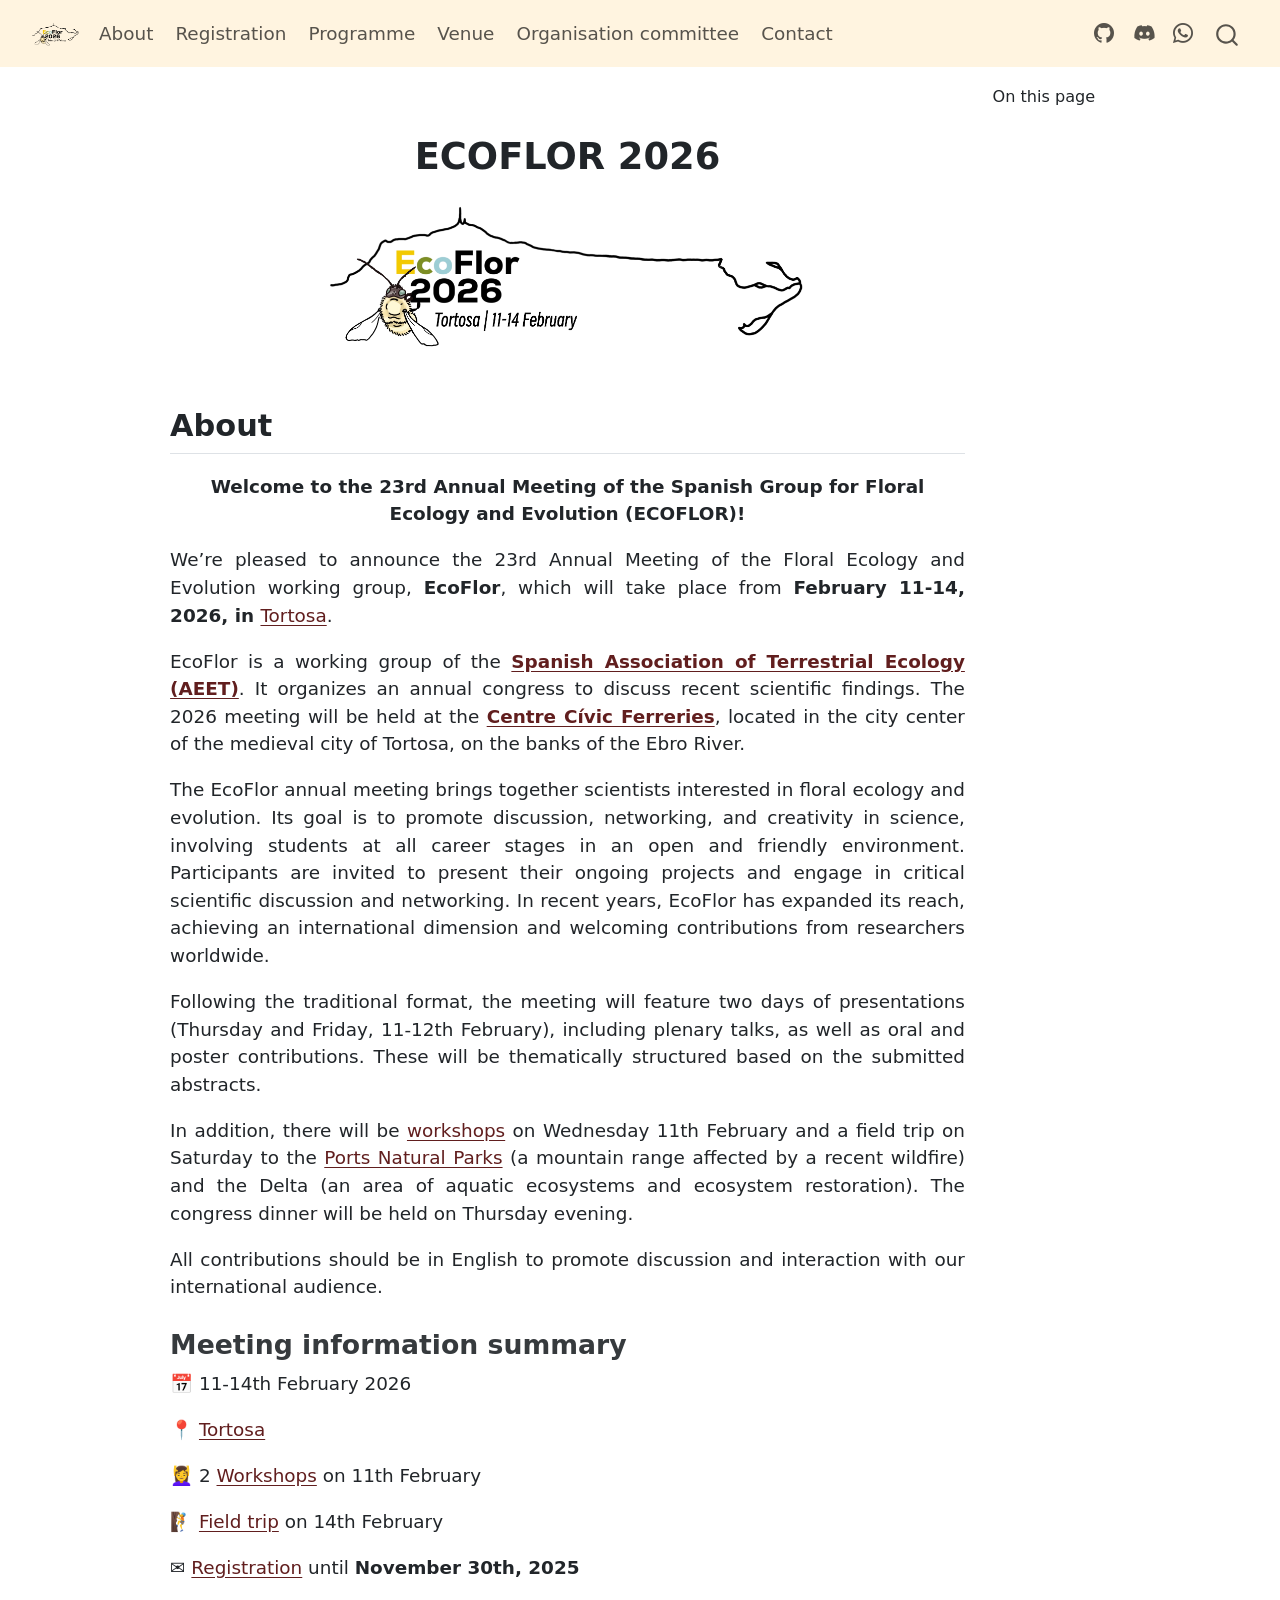
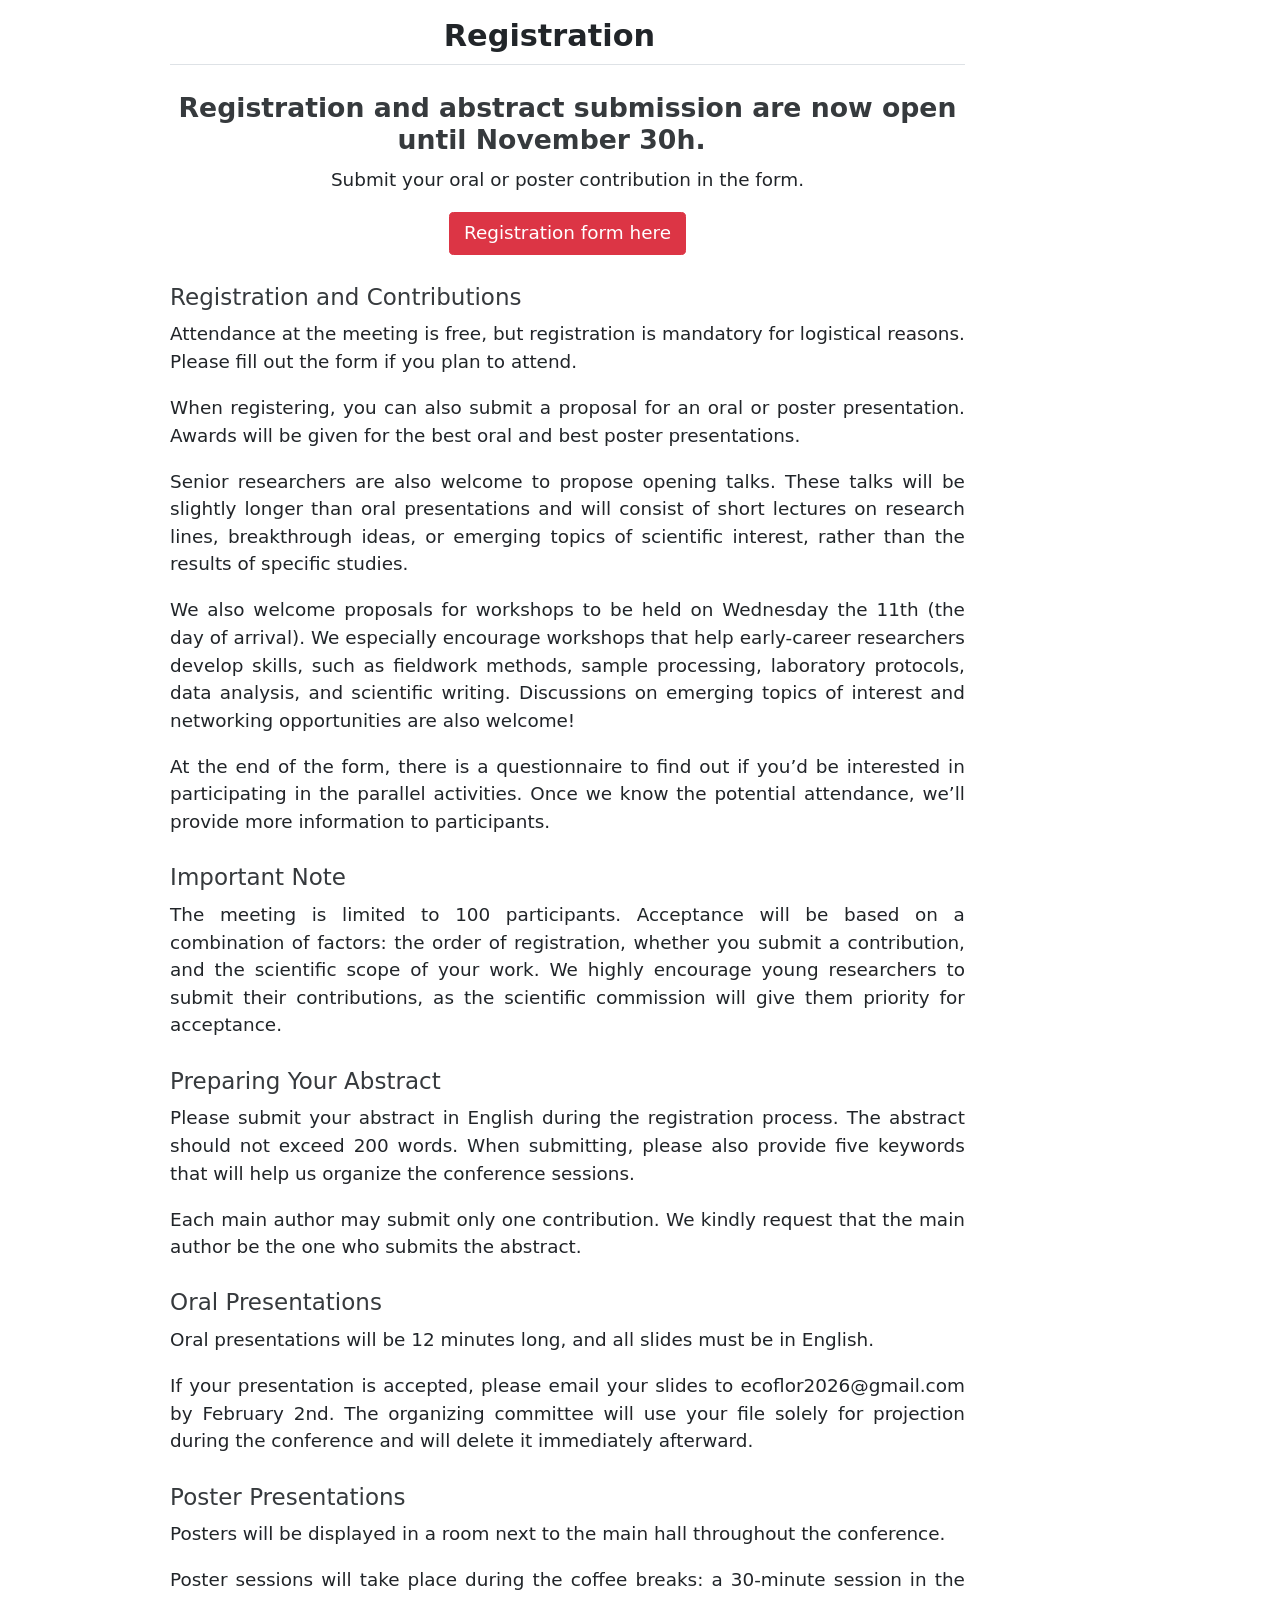
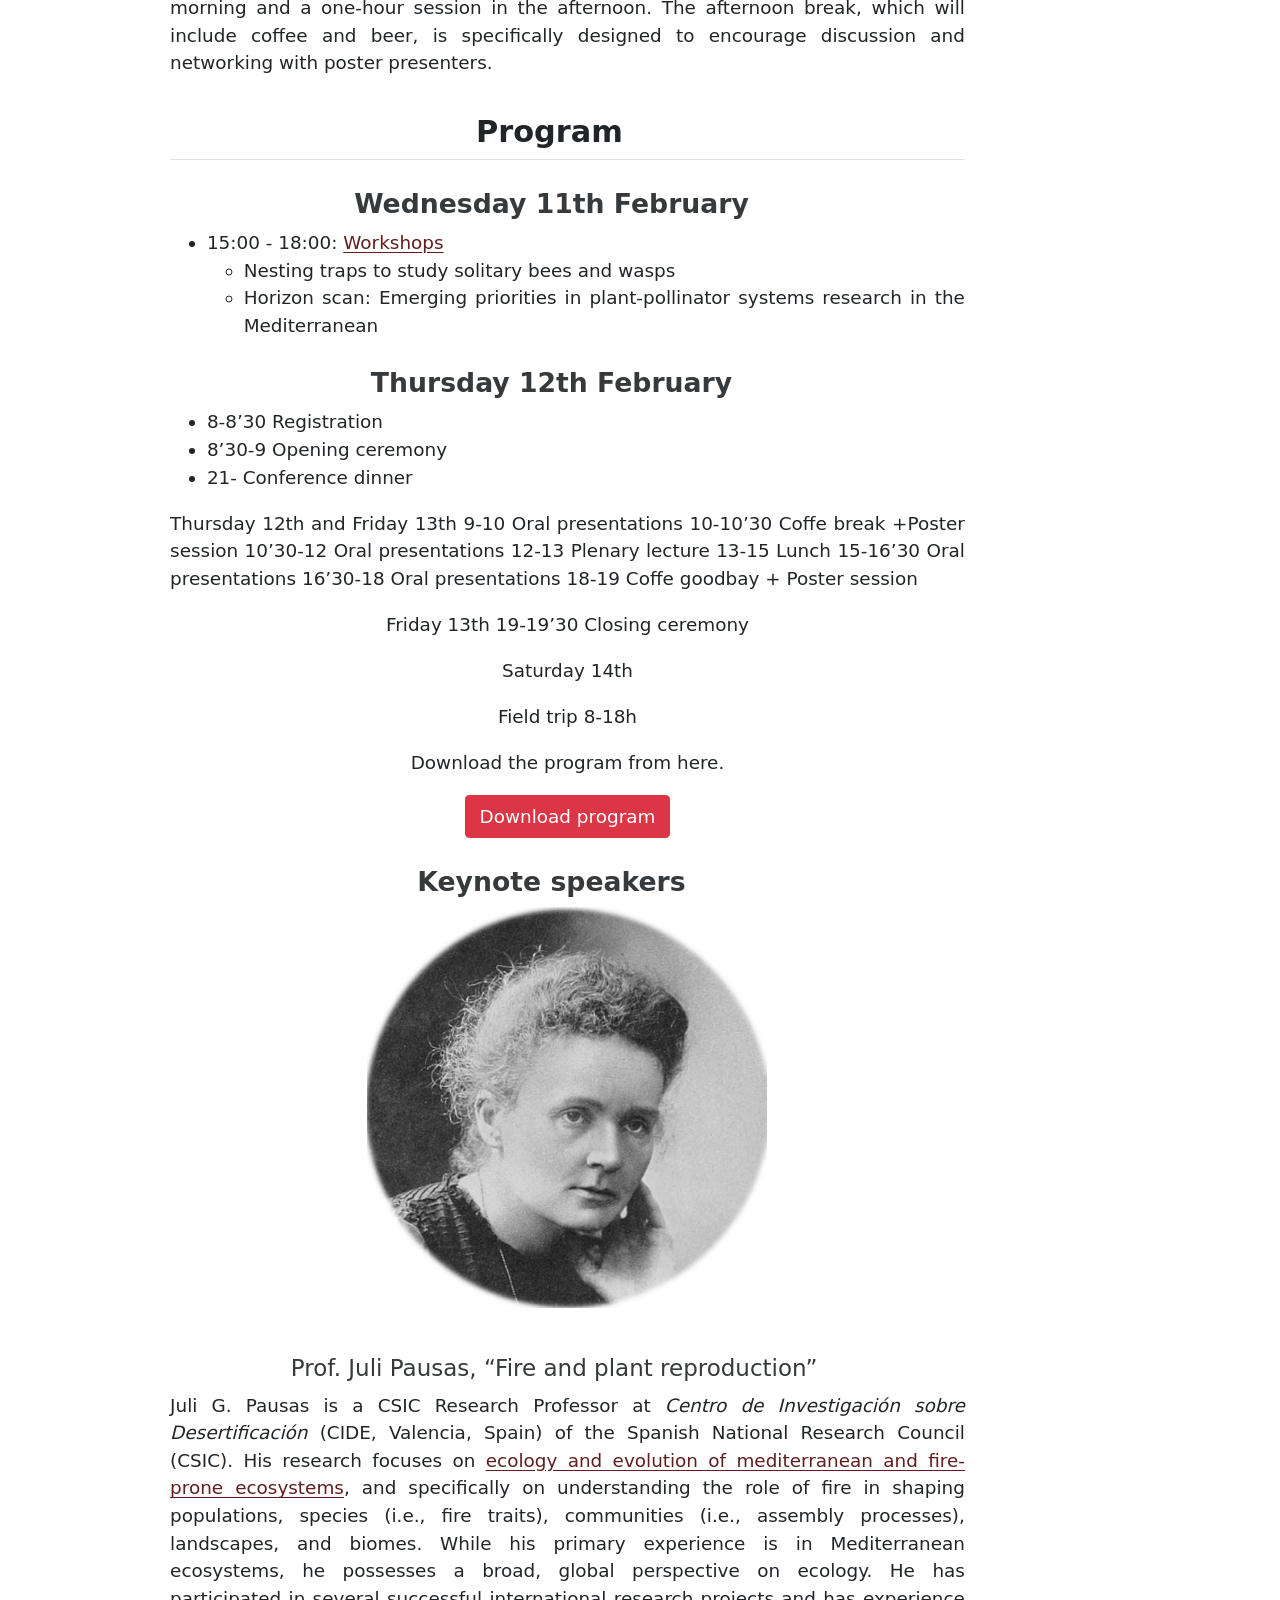
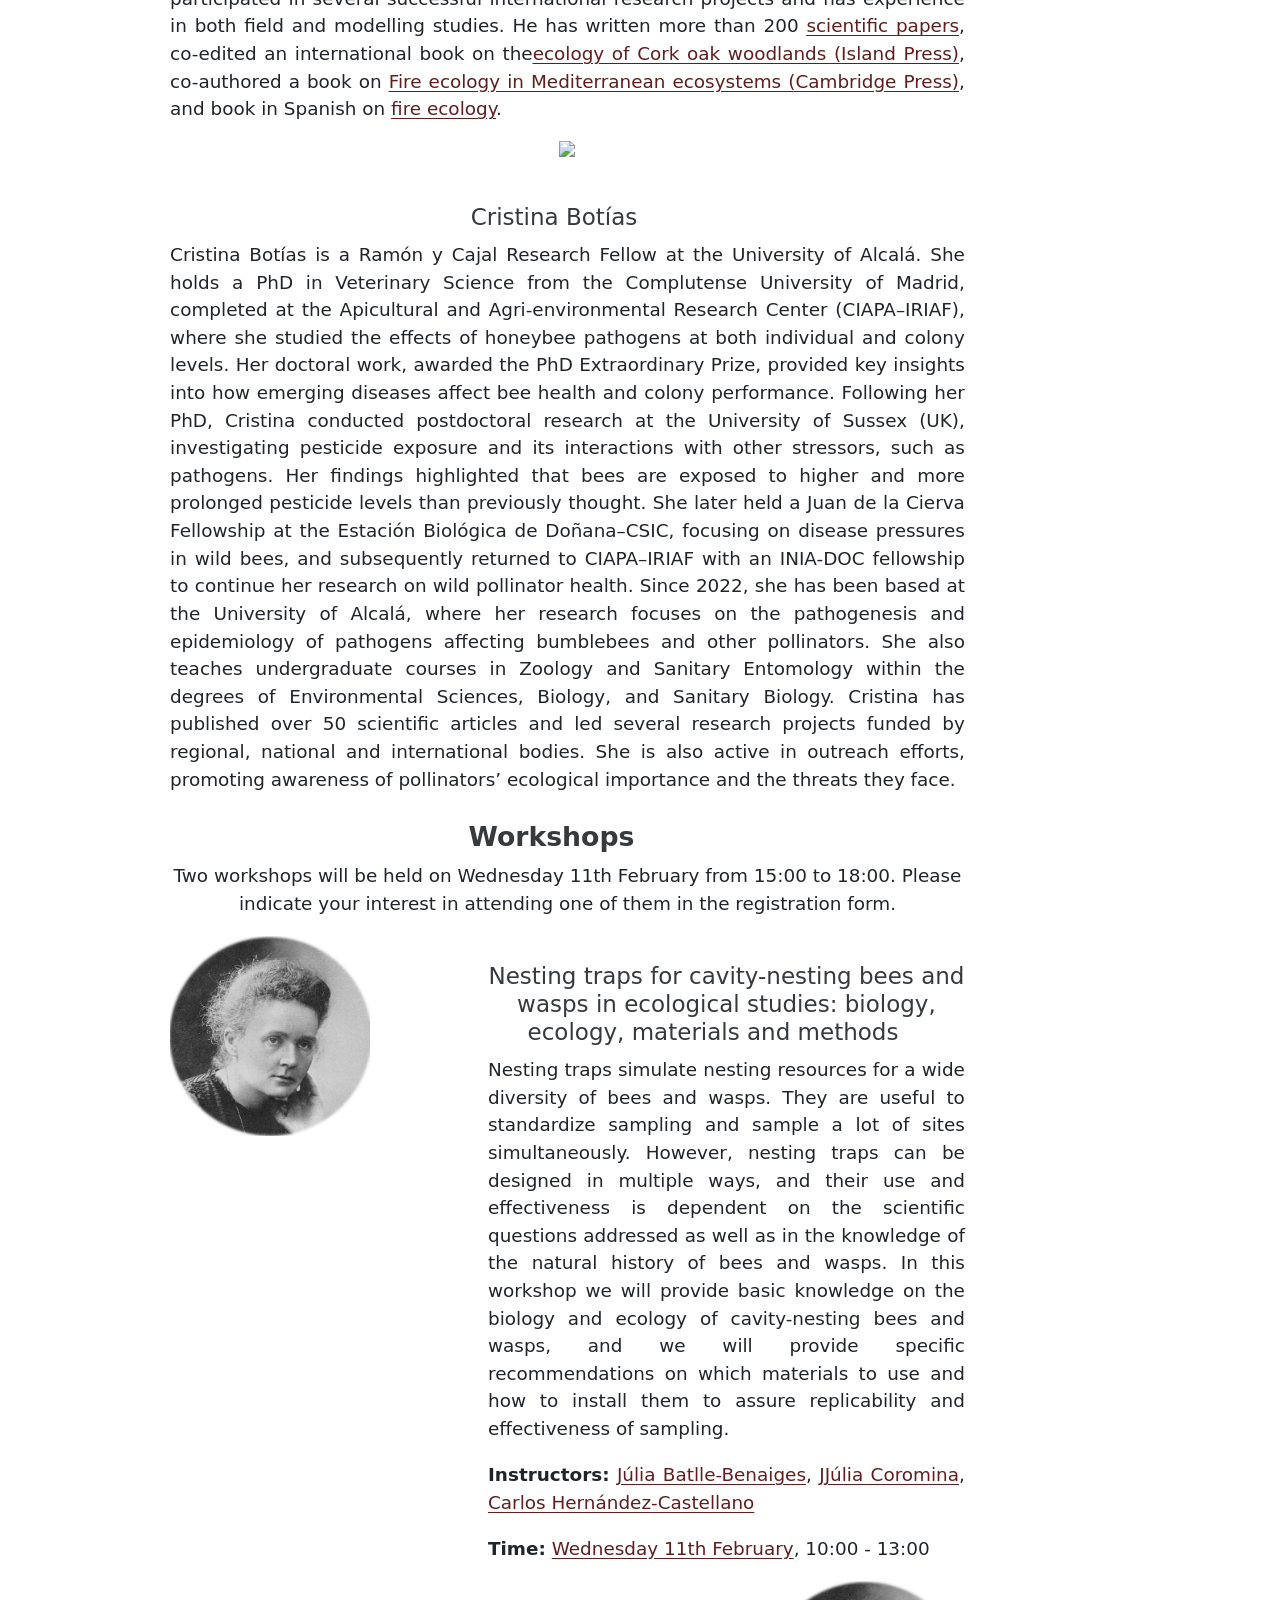
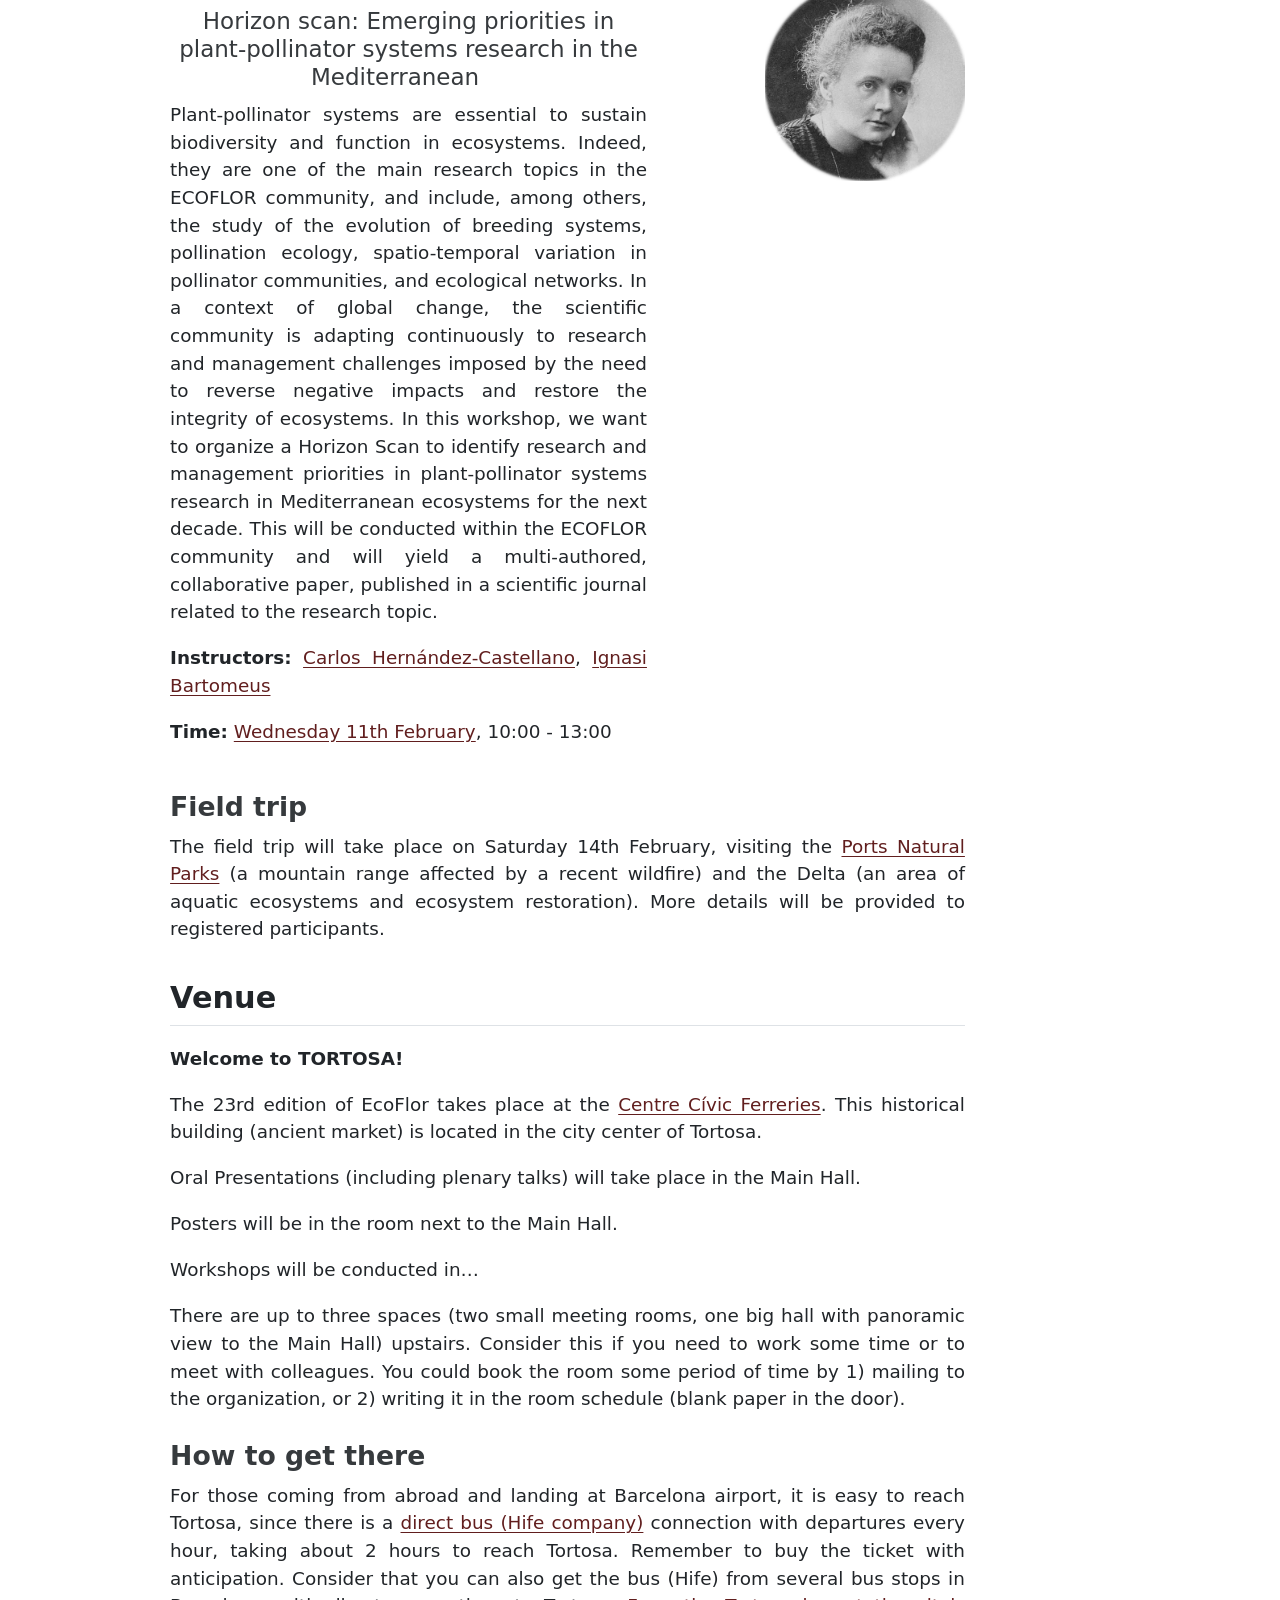
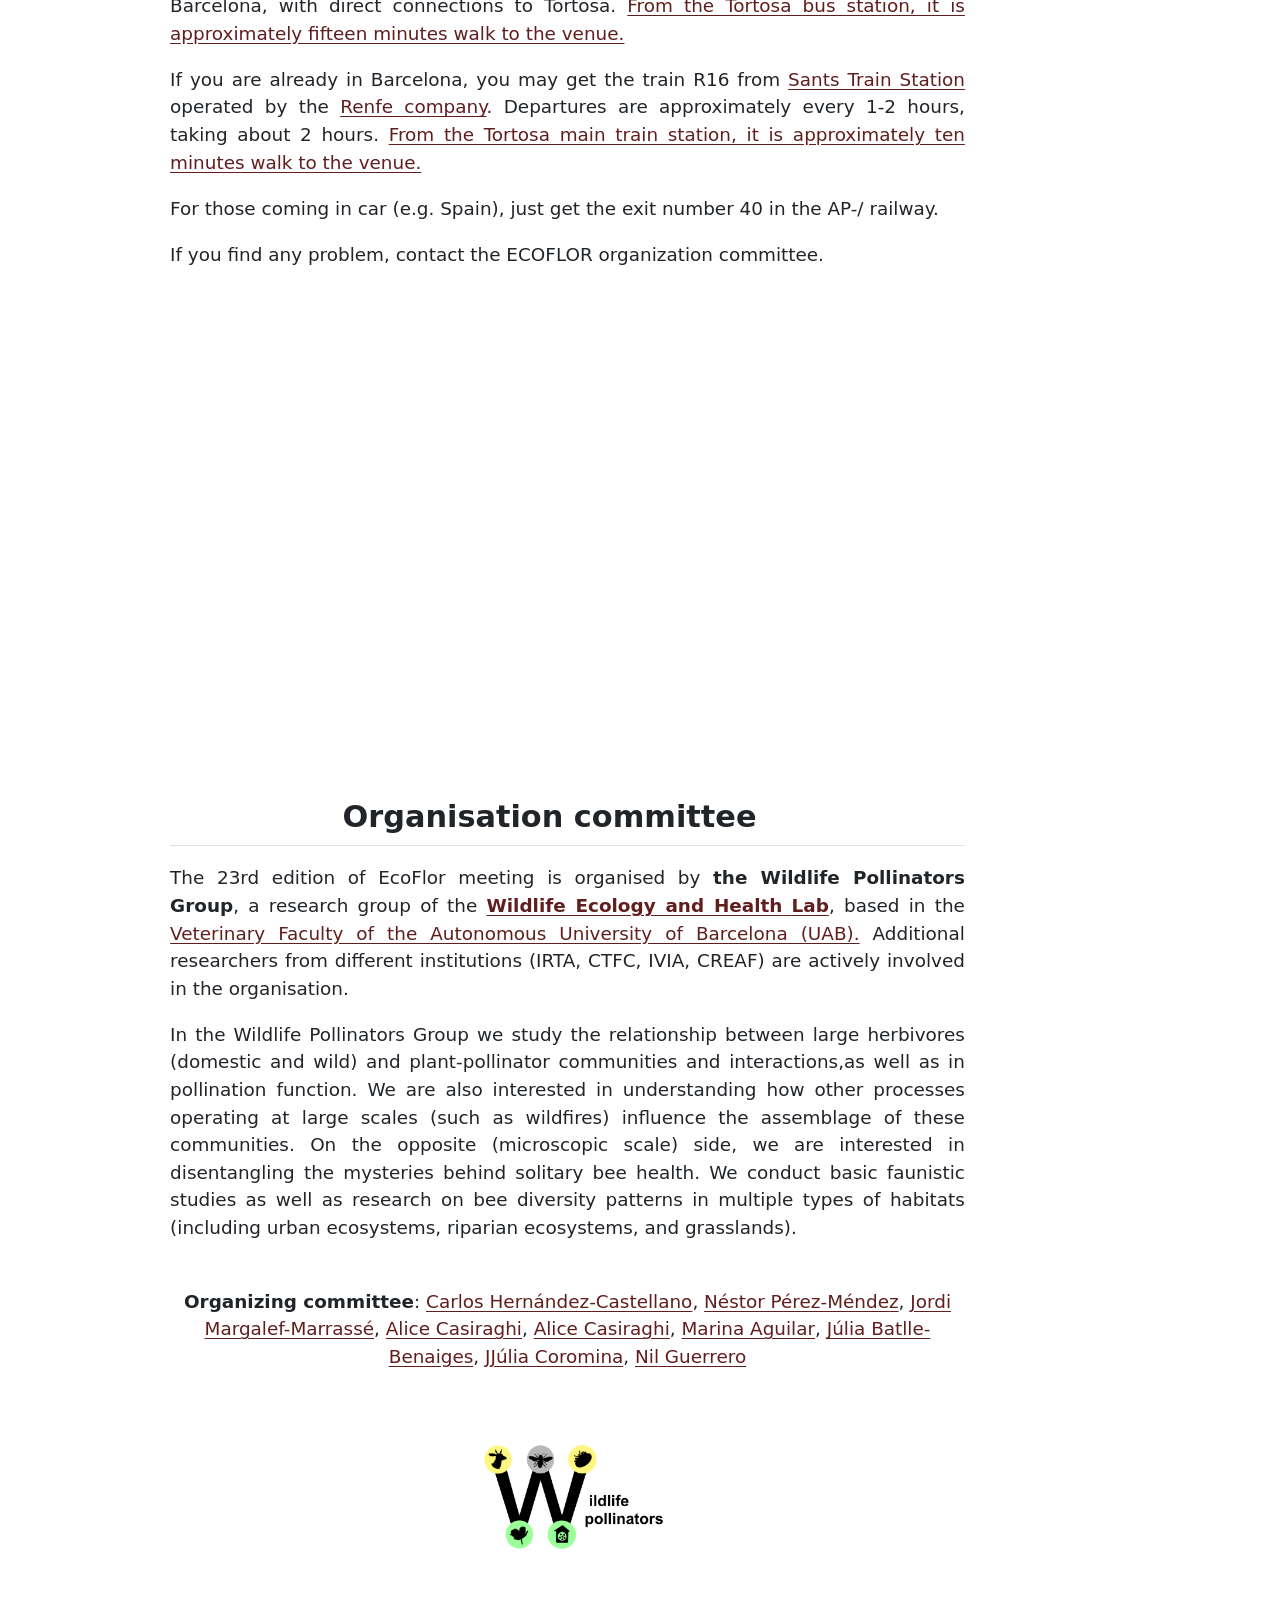
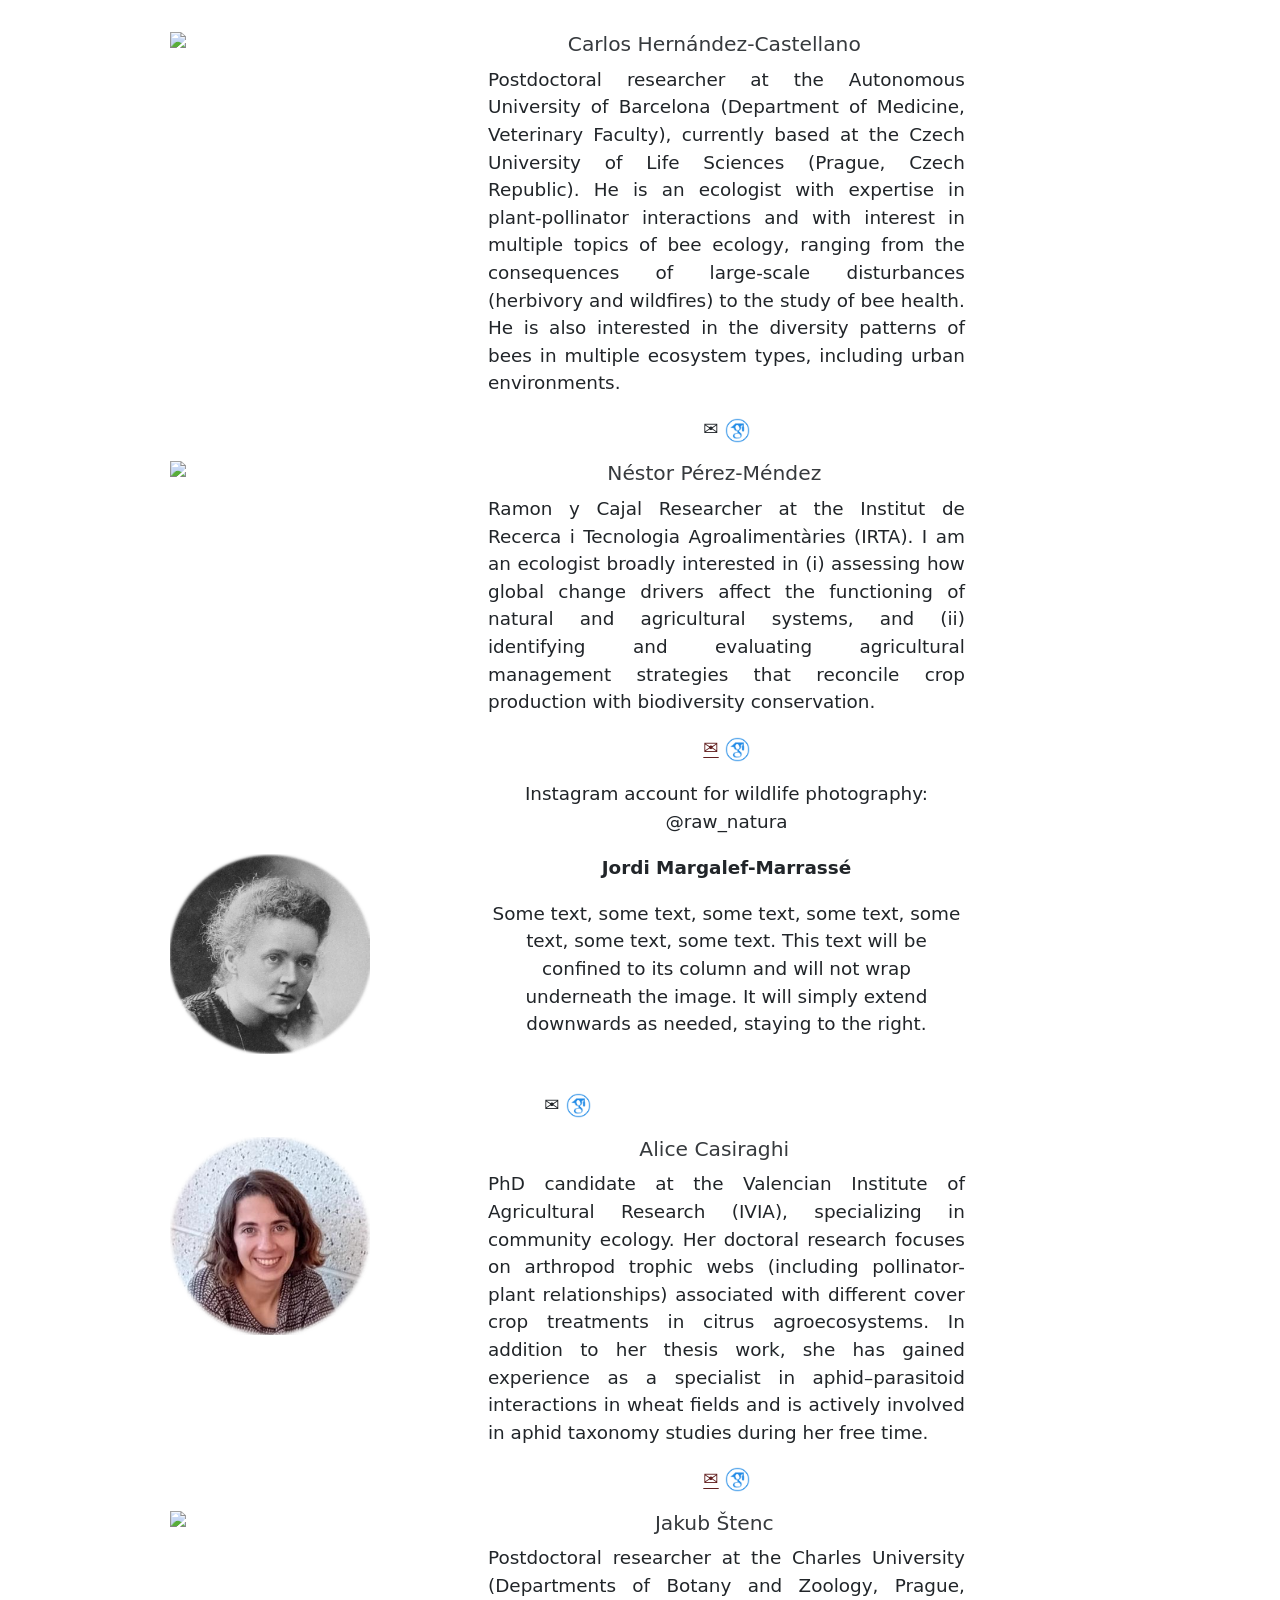
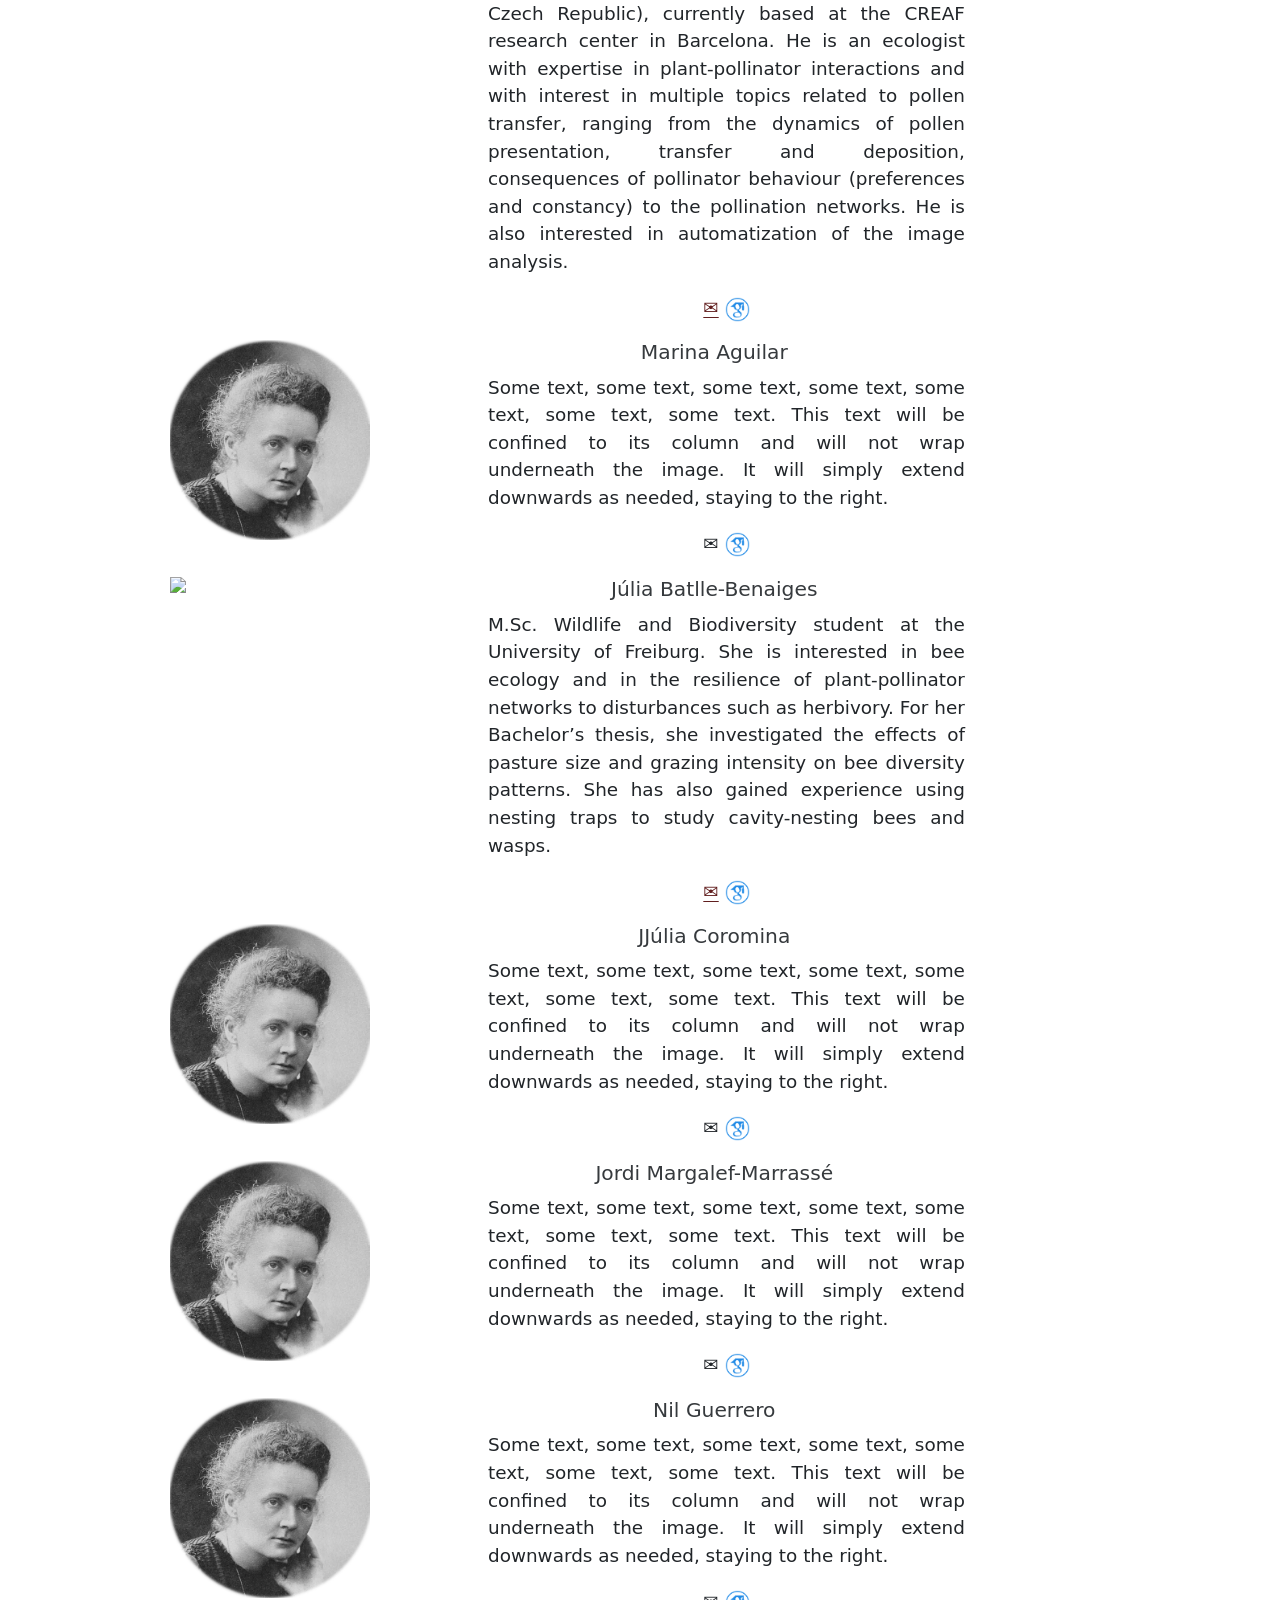
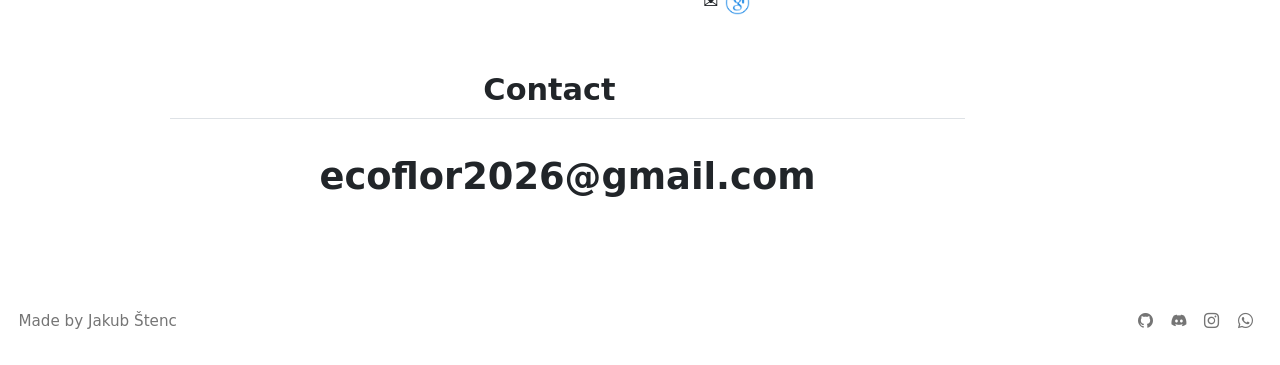
==== commit a9a22426: "Add files via upload link updates to footer and header" ====
--- a/docs/ECOFLOR2026.html
+++ b/docs/ECOFLOR2026.html
@@ -109,13 +109,23 @@
 <span class="menu-text">Organisation committee</span></a>
   </li>  
   <li class="nav-item">
-    <a class="nav-link" href="./index.html#contact"> 
+    <a class="nav-link" href="./index.html#Contact"> 
 <span class="menu-text">Contact</span></a>
   </li>  
 </ul>
             <ul class="navbar-nav navbar-nav-scroll ms-auto">
   <li class="nav-item compact">
     <a class="nav-link" href="https://github.com/Pollination-Ecology-Group/ECOFLOR2026"> <i class="bi bi-github" role="img">
+</i> 
+<span class="menu-text"></span></a>
+  </li>  
+  <li class="nav-item compact">
+    <a class="nav-link" href="https://discord.gg/Ser2GRXgns"> <i class="bi bi-discord" role="img">
+</i> 
+<span class="menu-text"></span></a>
+  </li>  
+  <li class="nav-item compact">
+    <a class="nav-link" href="https://chat.whatsapp.com/KCycNVzqLEm1orgBQGjrQ2?mode=ems_copy_t"> <i class="bi bi-whatsapp" role="img">
 </i> 
 <span class="menu-text"></span></a>
   </li>  
@@ -969,8 +979,20 @@
     </a>
   </li>  
     <li class="nav-item compact">
-    <a class="nav-link" href="https://twitter.com/">
+    <a class="nav-link" href="https://discord.gg/Ser2GRXgns">
       <i class="bi bi-discord" role="img">
+</i> 
+    </a>
+  </li>  
+    <li class="nav-item compact">
+    <a class="nav-link" href="https://www.instagram.com/ecoflor2026/">
+      <i class="bi bi-instagram" role="img">
+</i> 
+    </a>
+  </li>  
+    <li class="nav-item compact">
+    <a class="nav-link" href="https://chat.whatsapp.com/KCycNVzqLEm1orgBQGjrQ2?mode=ems_copy_t">
+      <i class="bi bi-whatsapp" role="img">
 </i> 
     </a>
   </li>  
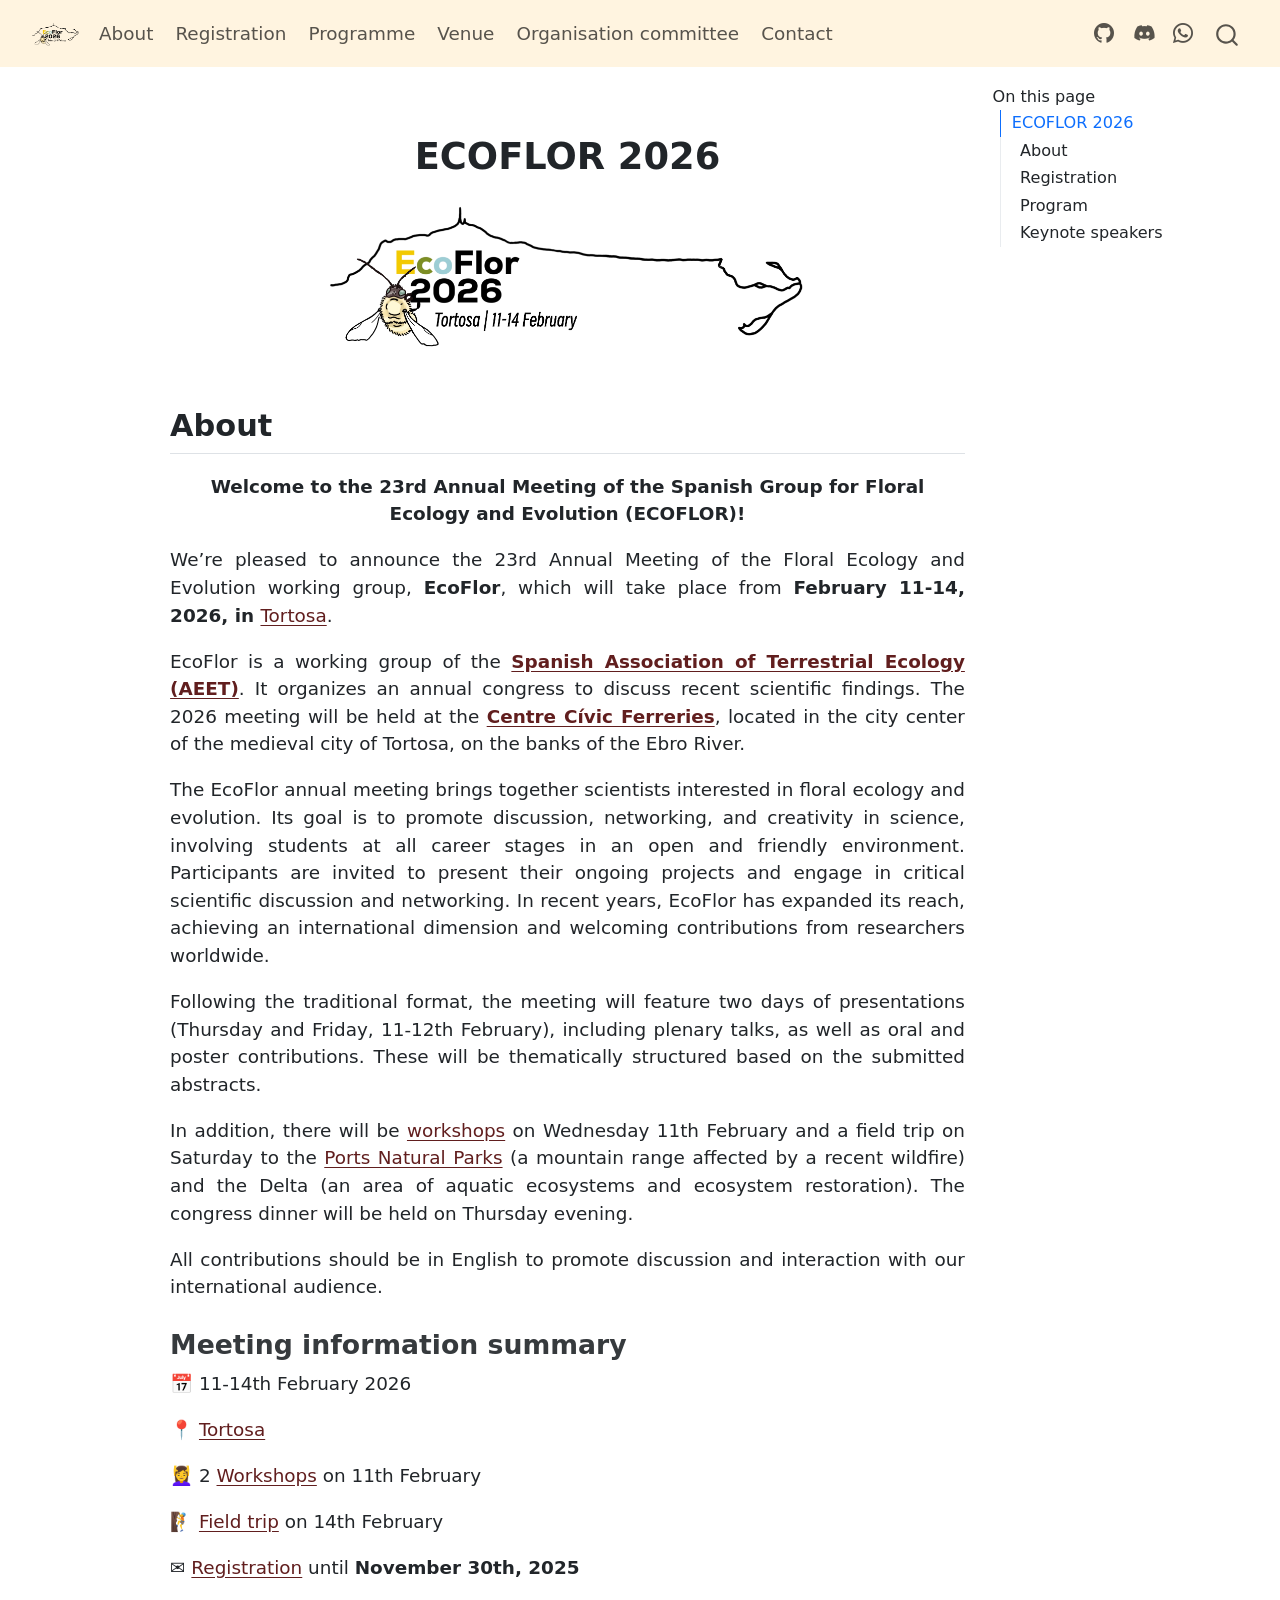
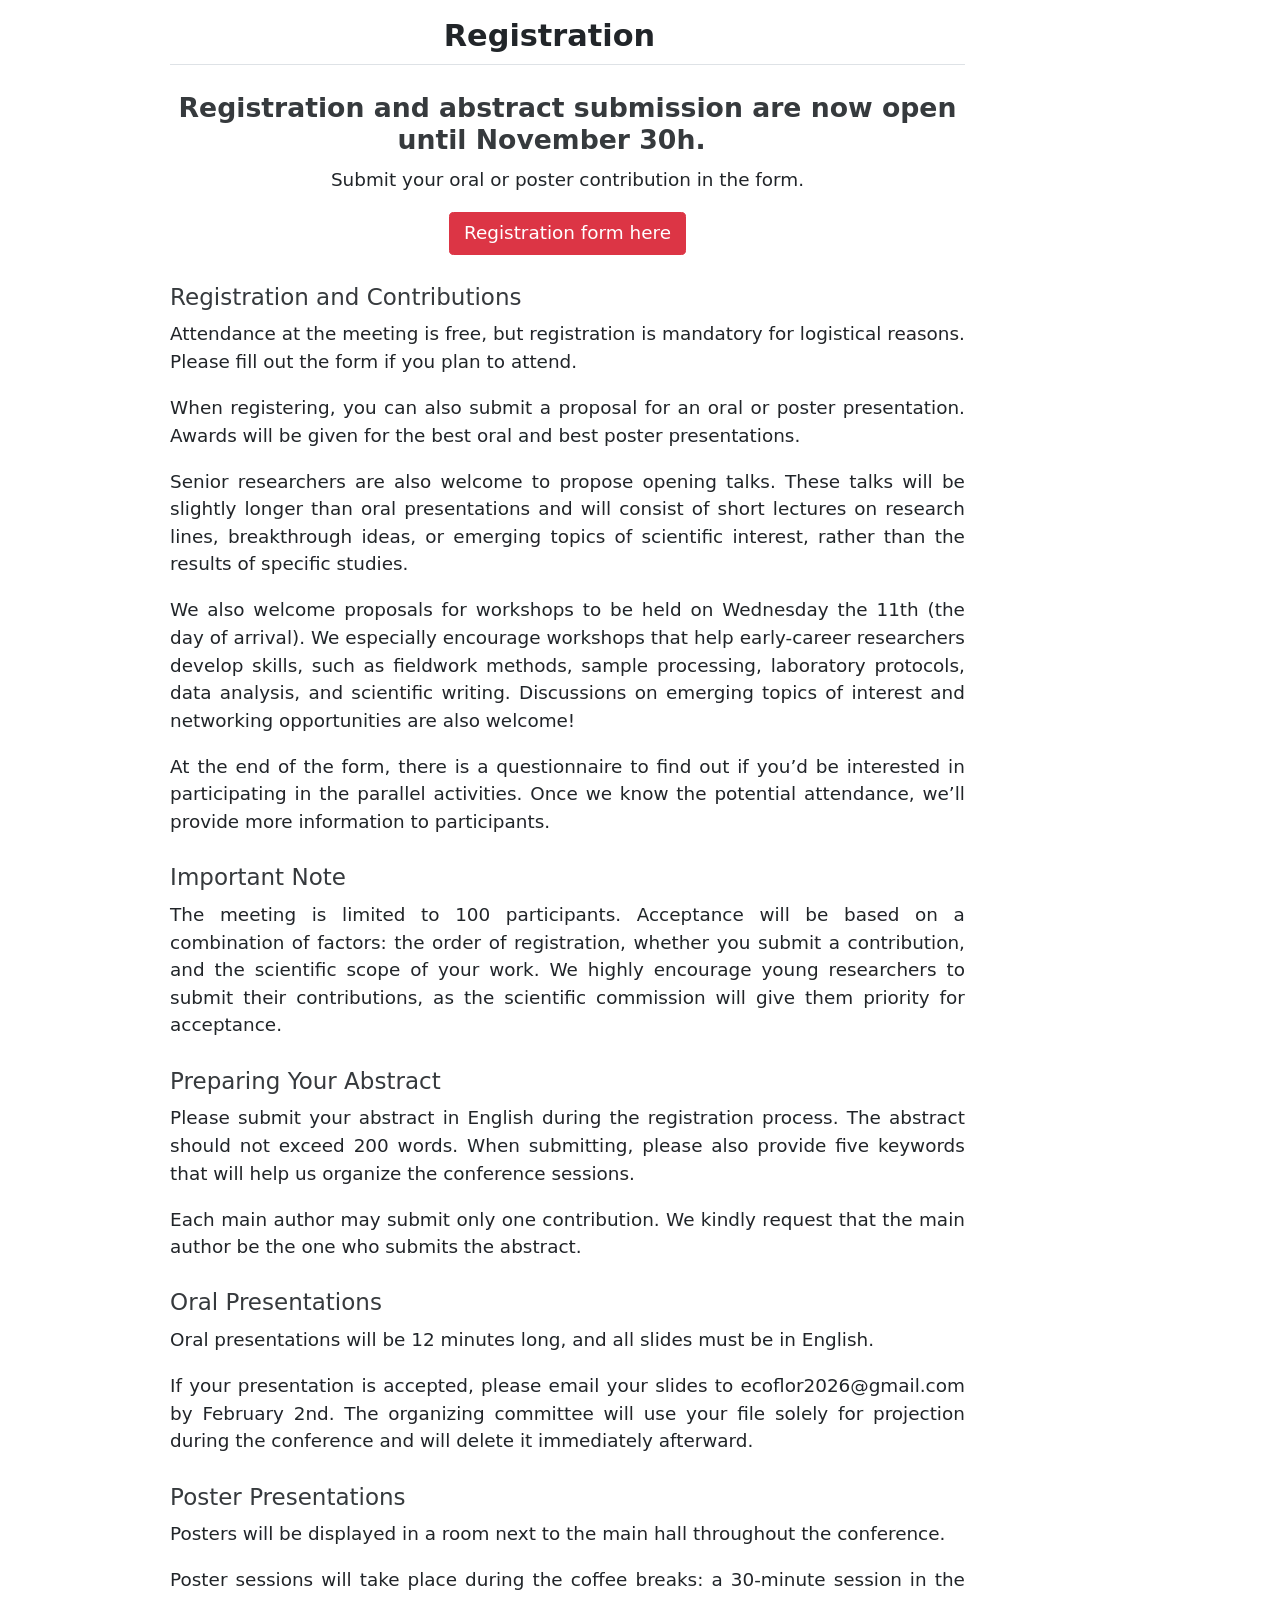
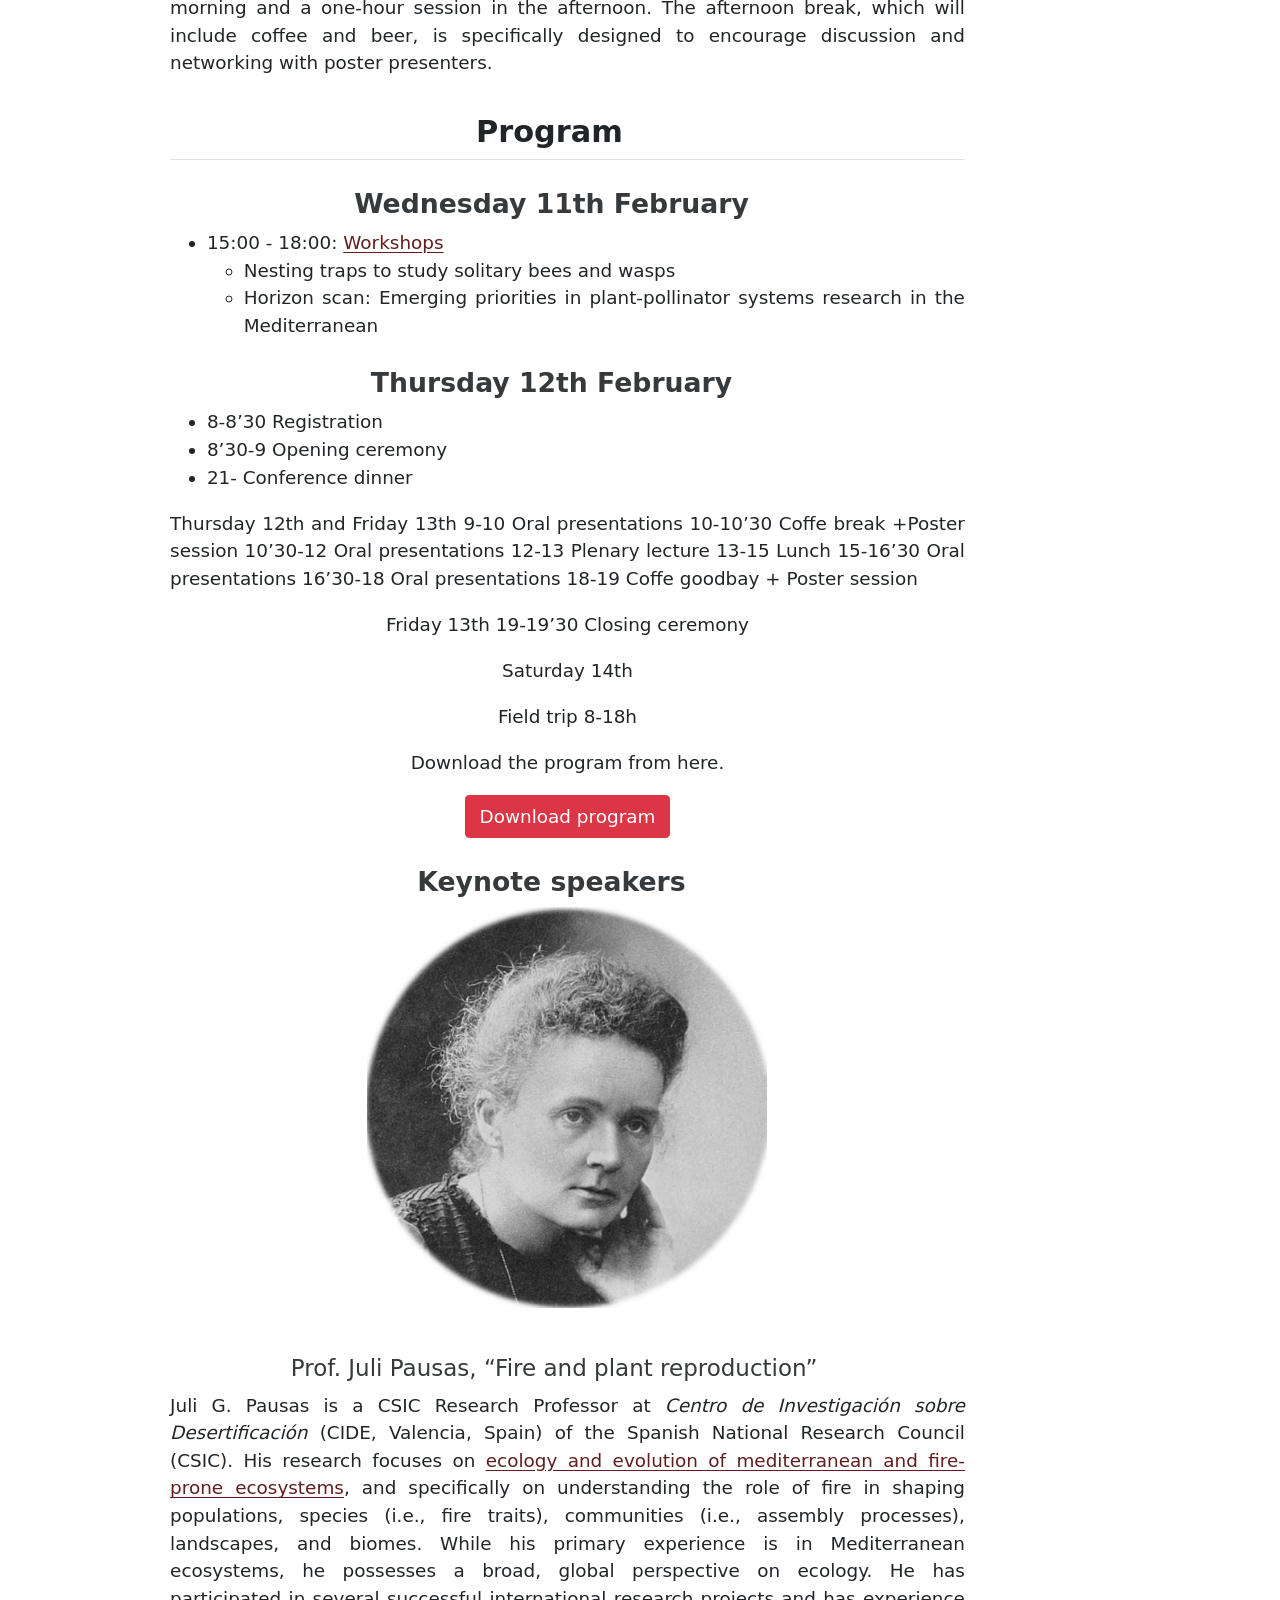
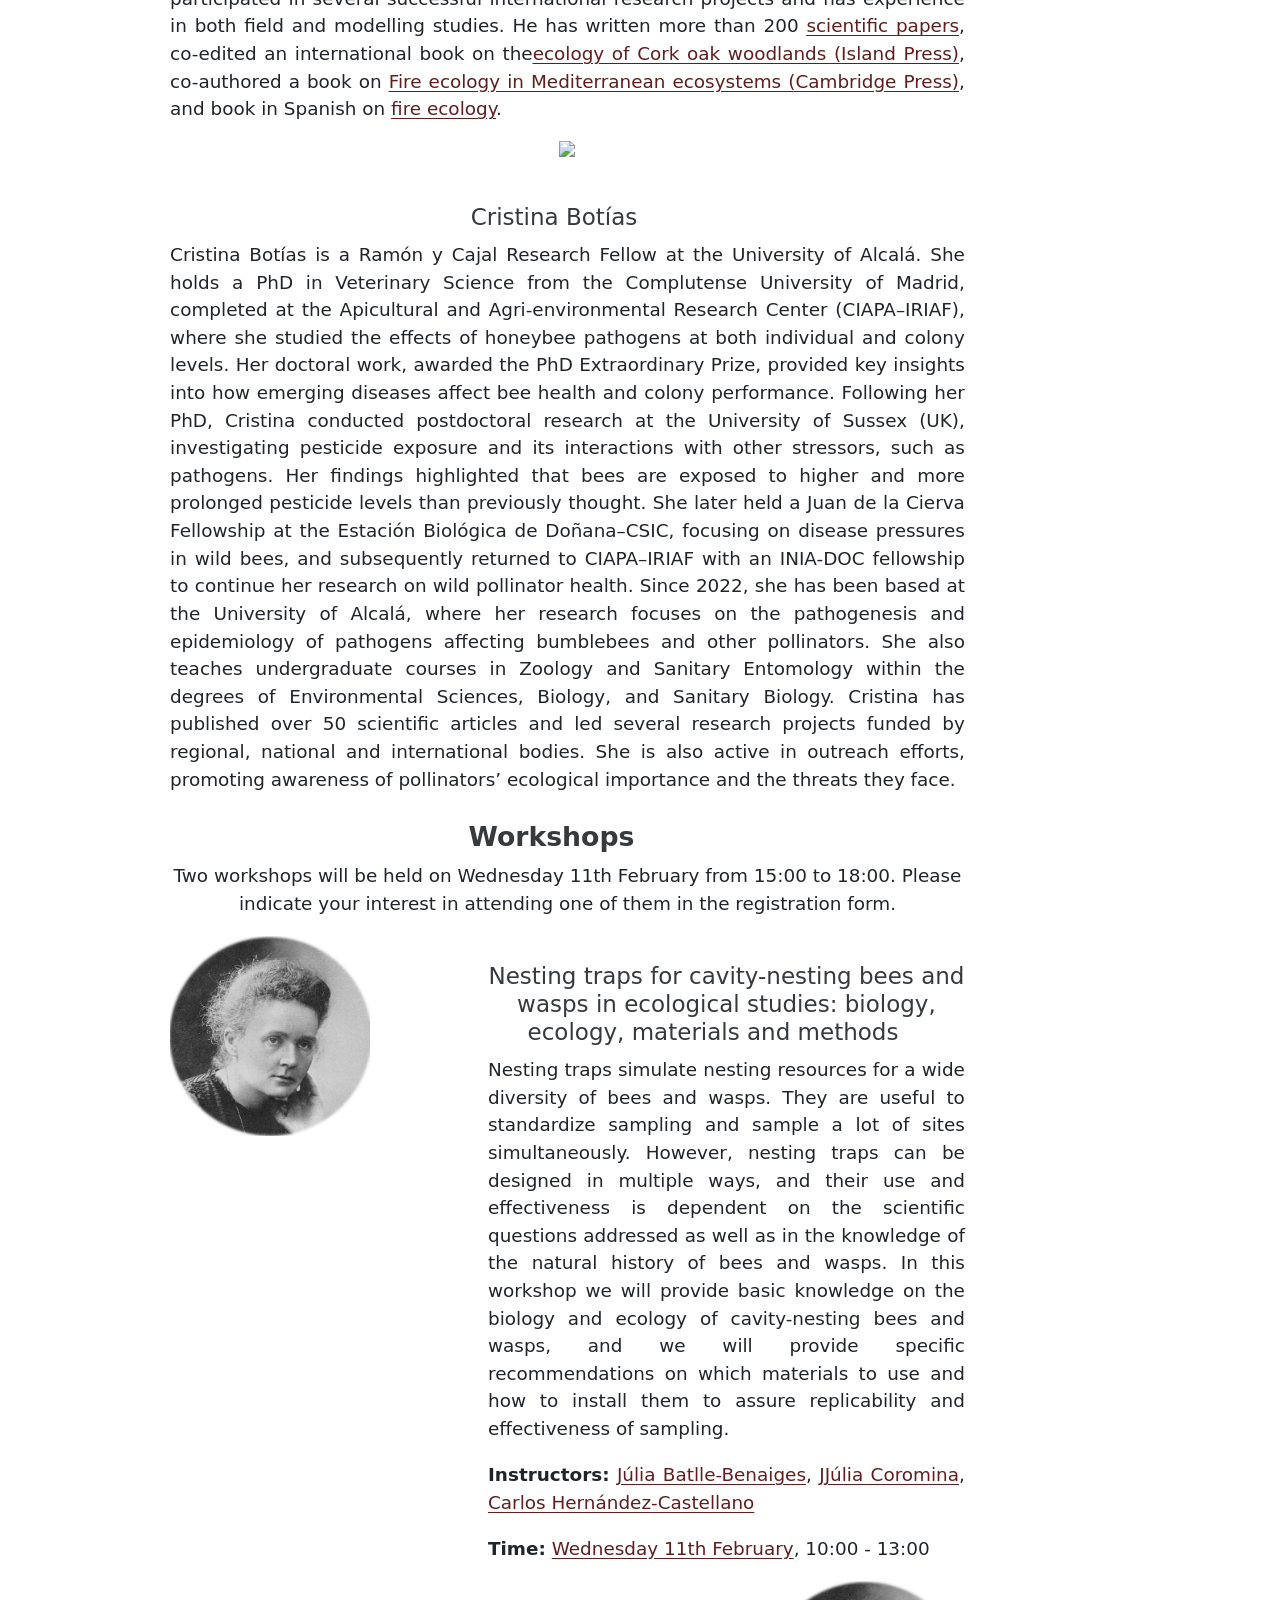
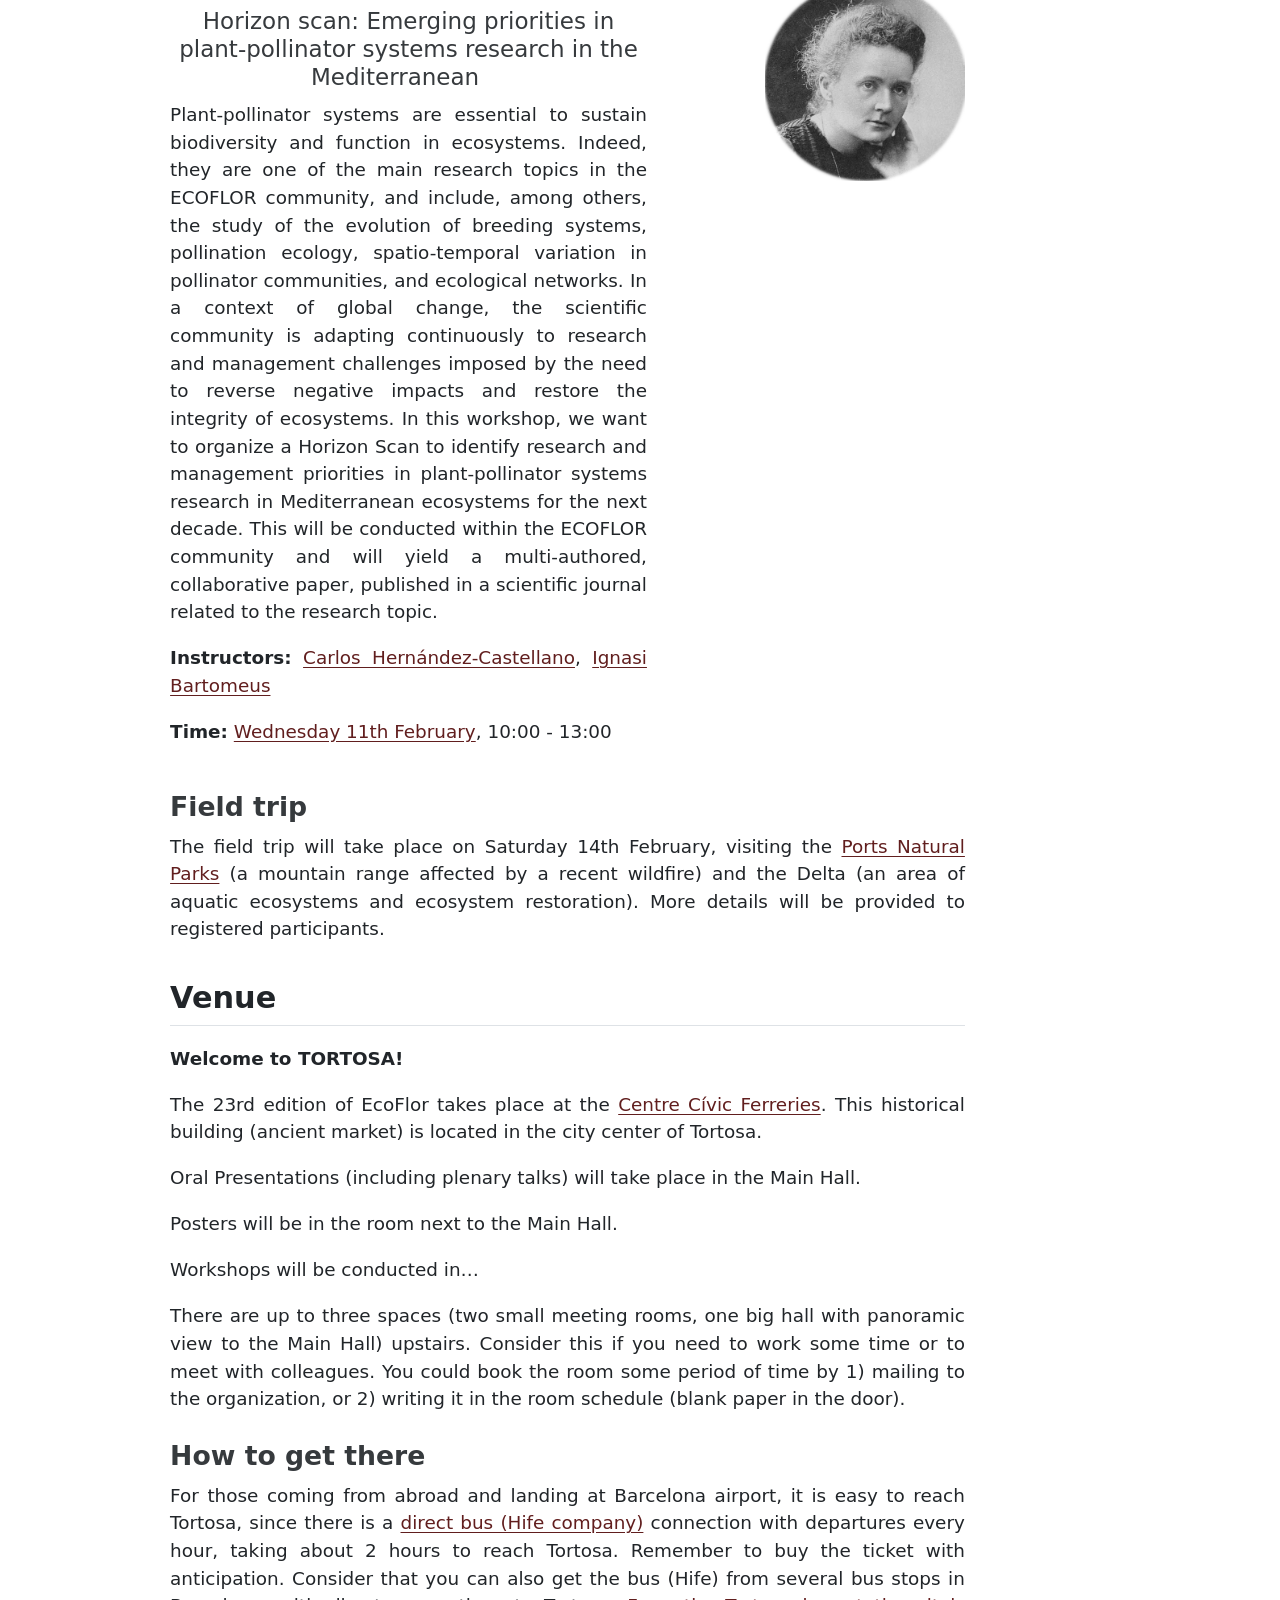
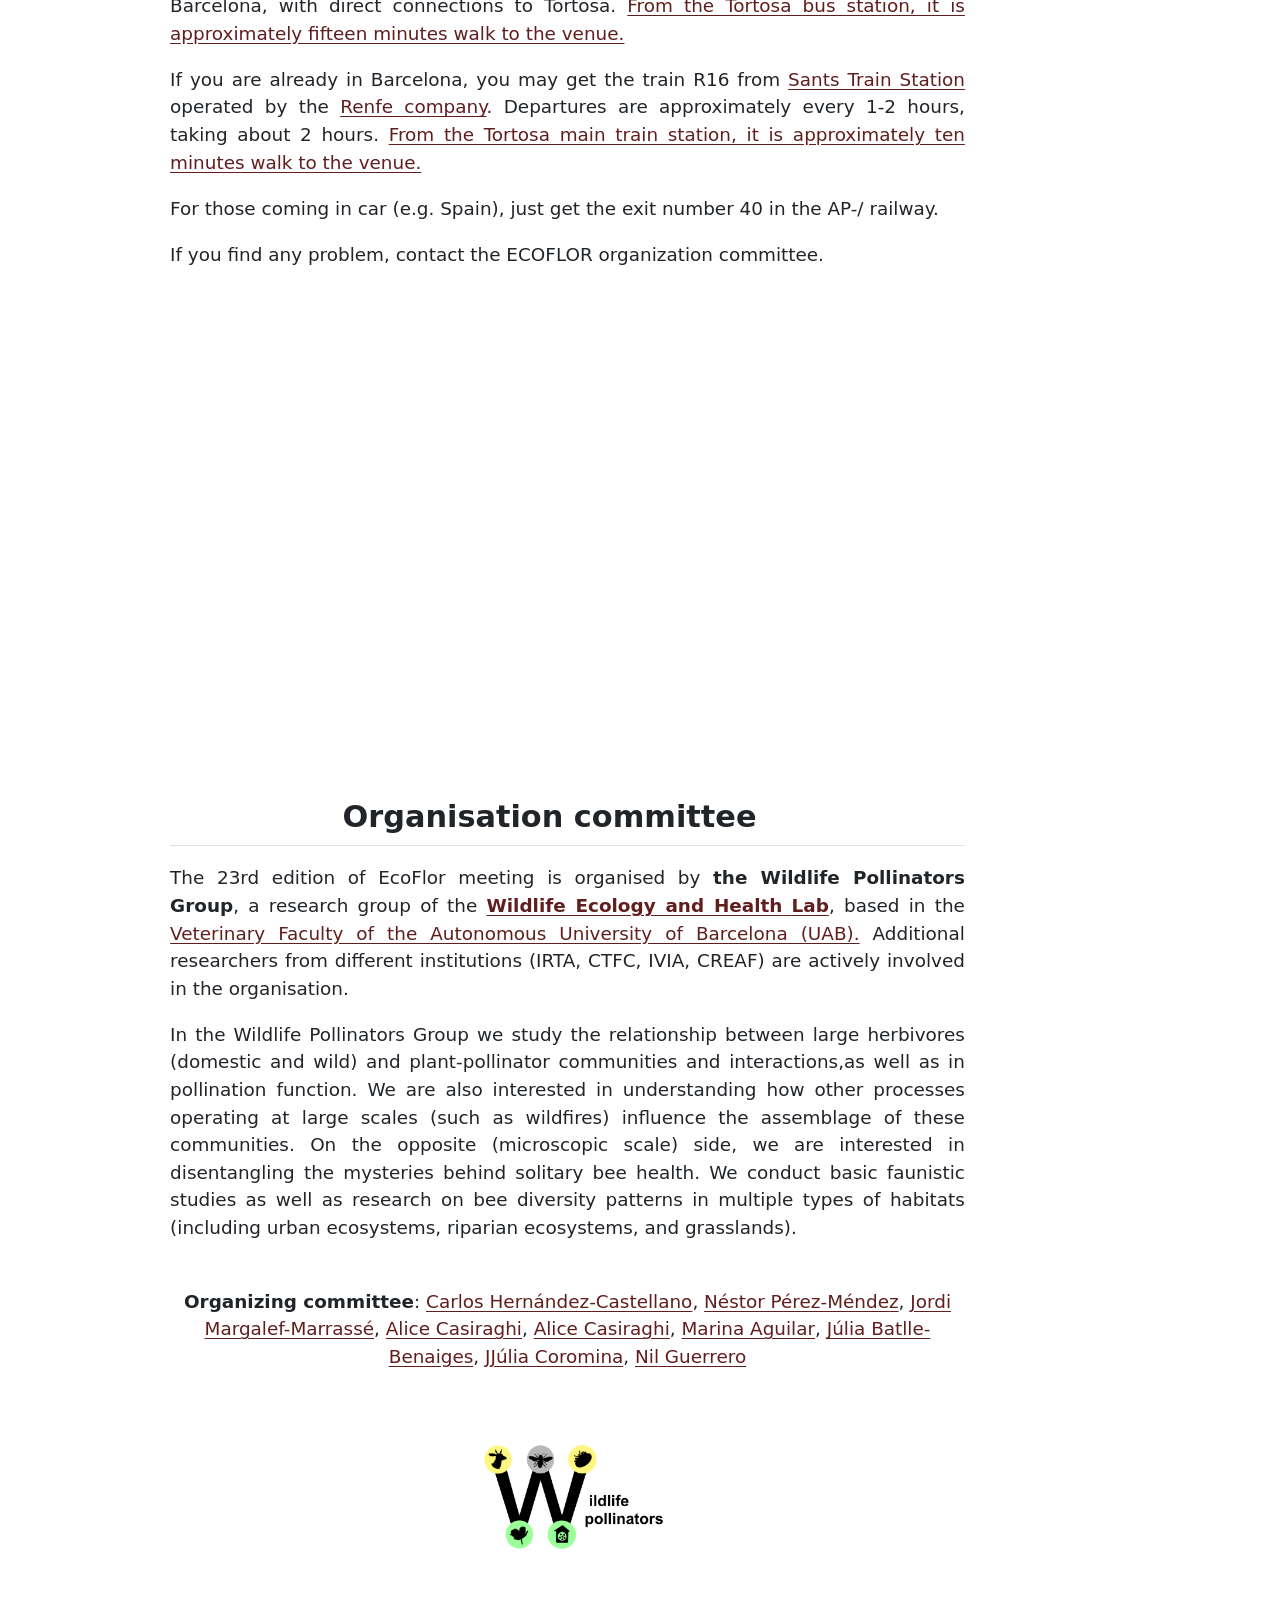
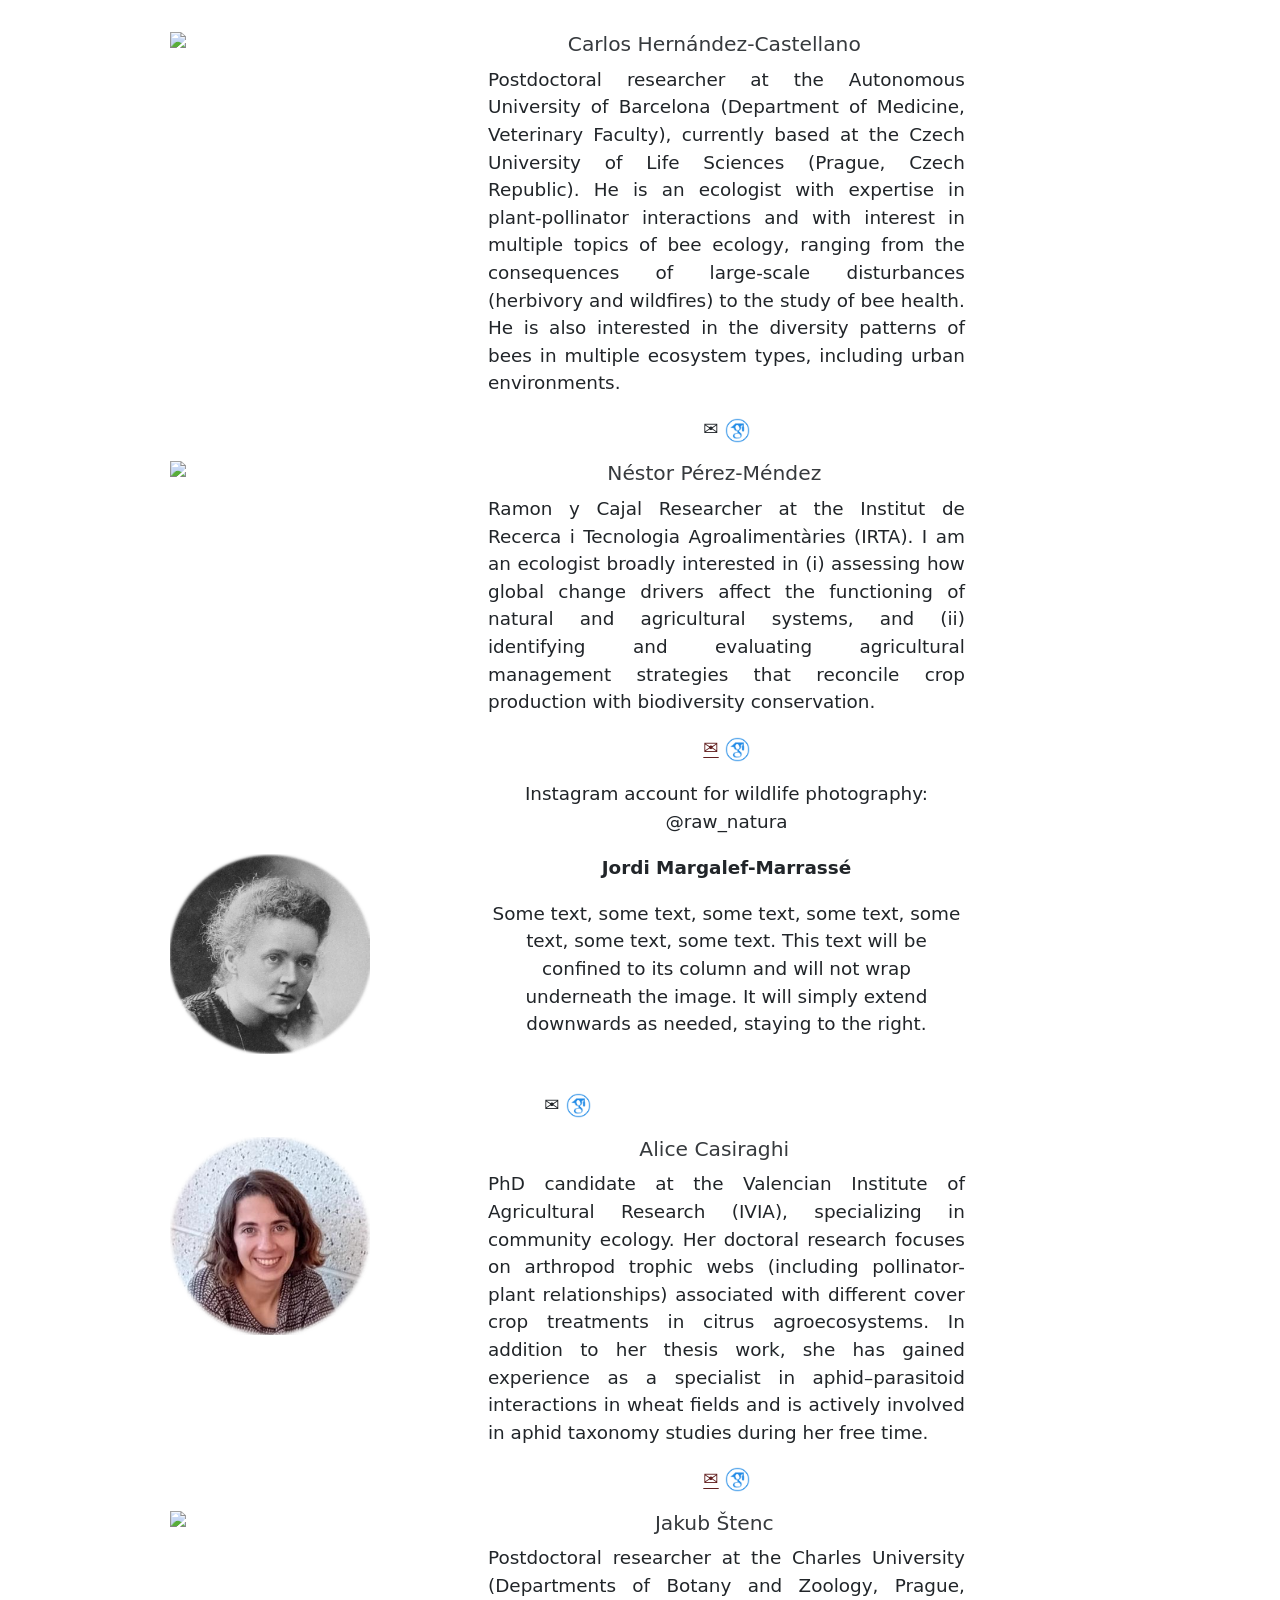
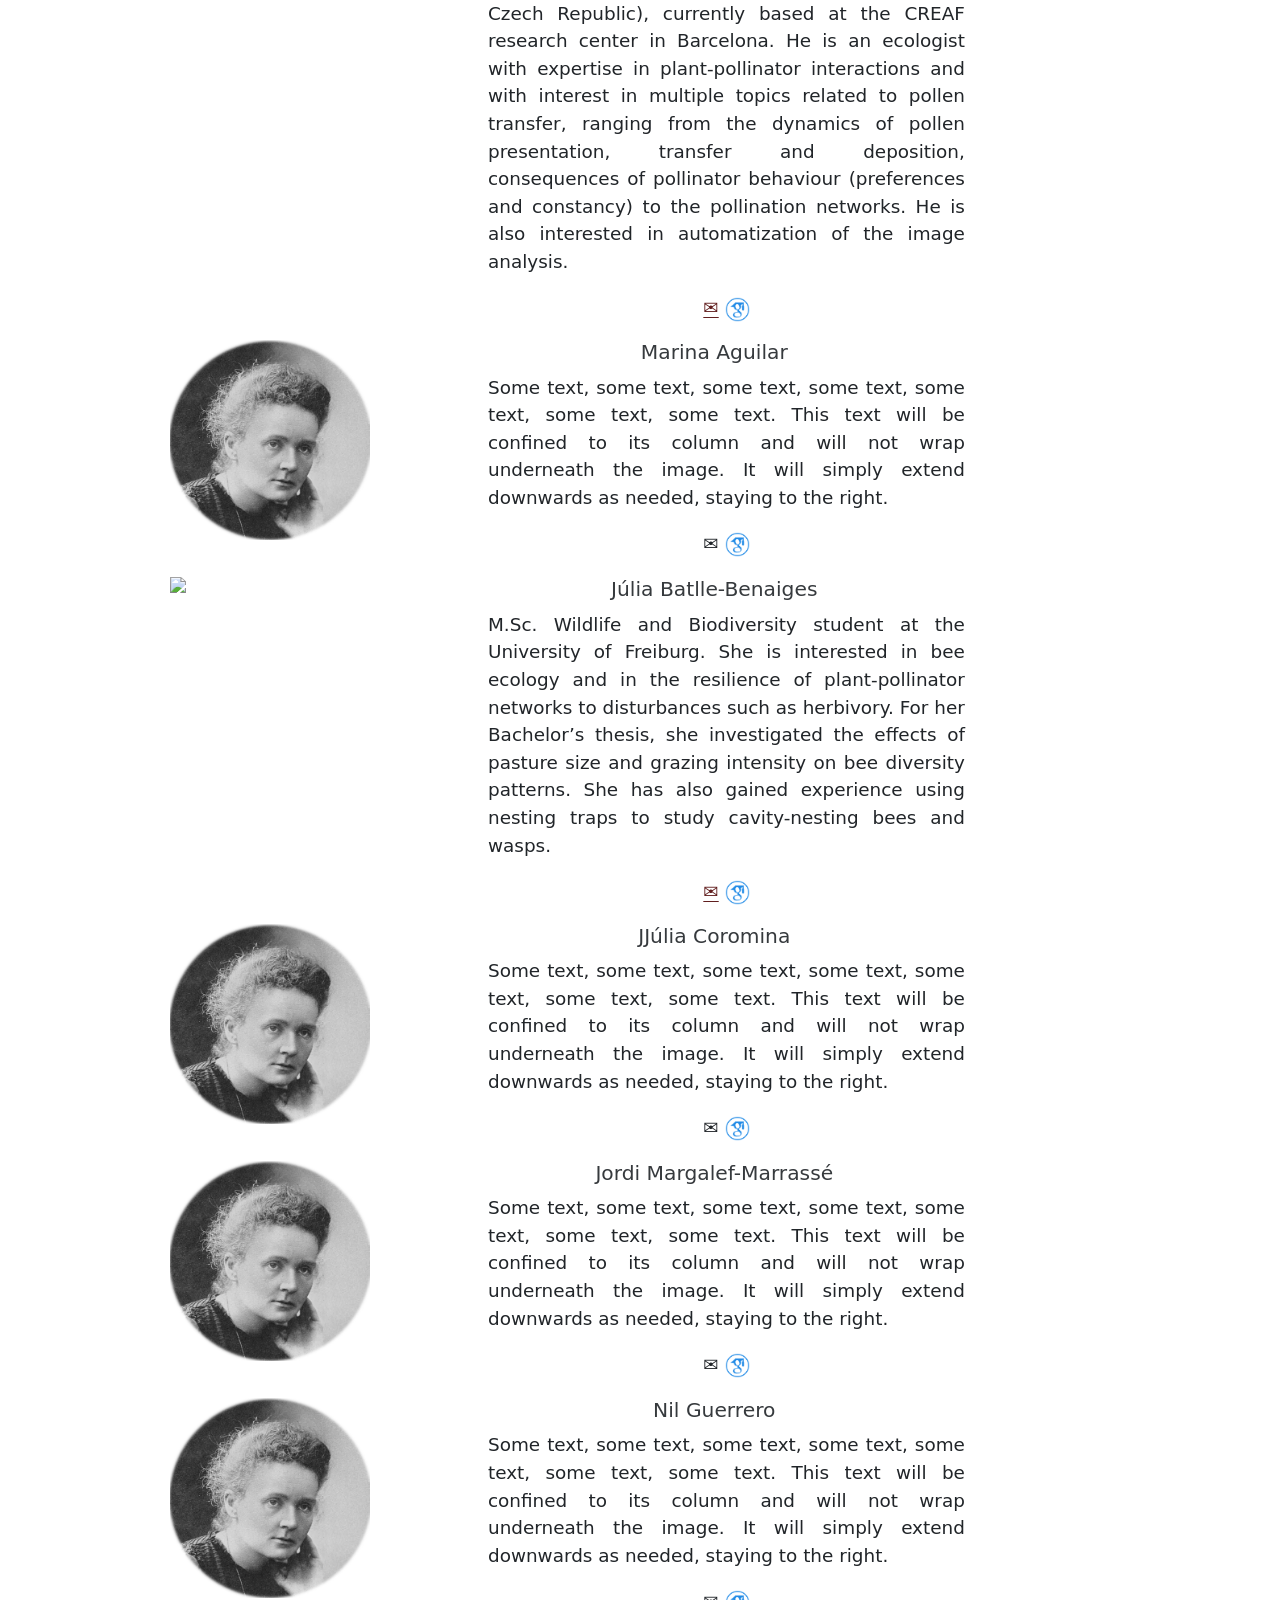
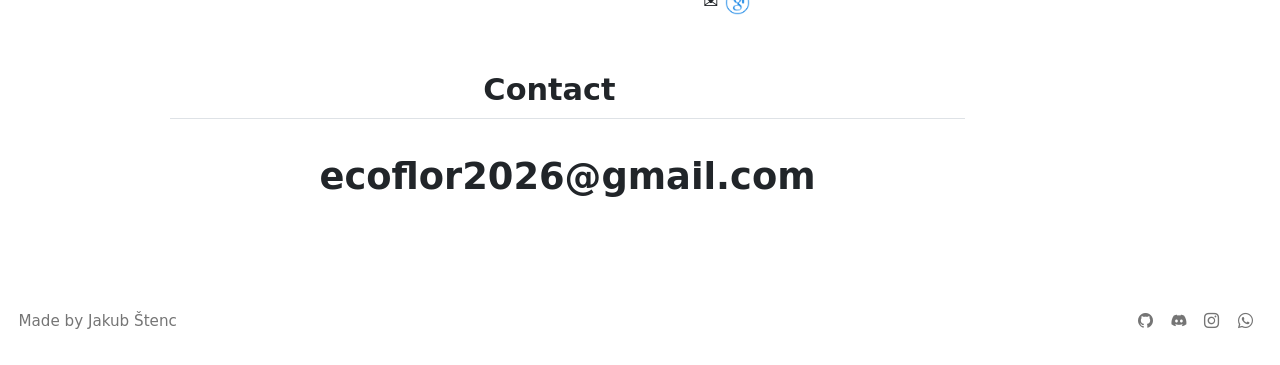
==== commit 906e77f7: "update of the navigation" ====
--- a/docs/ECOFLOR2026.html
+++ b/docs/ECOFLOR2026.html
@@ -2,7 +2,7 @@
 <html xmlns="http://www.w3.org/1999/xhtml" lang="en" xml:lang="en"><head>
 
 <meta charset="utf-8">
-<meta name="generator" content="quarto-1.6.42">
+<meta name="generator" content="quarto-1.8.25">
 
 <meta name="viewport" content="width=device-width, initial-scale=1.0, user-scalable=yes">
 
@@ -30,15 +30,17 @@
 <script src="site_libs/quarto-search/fuse.min.js"></script>
 <script src="site_libs/quarto-search/quarto-search.js"></script>
 <meta name="quarto:offset" content="./">
-<script src="site_libs/quarto-html/quarto.js"></script>
+<script src="site_libs/quarto-html/quarto.js" type="module"></script>
+<script src="site_libs/quarto-html/tabsets/tabsets.js" type="module"></script>
+<script src="site_libs/quarto-html/axe/axe-check.js" type="module"></script>
 <script src="site_libs/quarto-html/popper.min.js"></script>
 <script src="site_libs/quarto-html/tippy.umd.min.js"></script>
 <script src="site_libs/quarto-html/anchor.min.js"></script>
 <link href="site_libs/quarto-html/tippy.css" rel="stylesheet">
-<link href="site_libs/quarto-html/quarto-syntax-highlighting-2f5df379a58b258e96c21c0638c20c03.css" rel="stylesheet" id="quarto-text-highlighting-styles">
+<link href="site_libs/quarto-html/quarto-syntax-highlighting-7b89279ff1a6dce999919e0e67d4d9ec.css" rel="stylesheet" id="quarto-text-highlighting-styles">
 <script src="site_libs/bootstrap/bootstrap.min.js"></script>
 <link href="site_libs/bootstrap/bootstrap-icons.css" rel="stylesheet">
-<link href="site_libs/bootstrap/bootstrap-36b4073d41d03a95dbc6d603447efd02.min.css" rel="stylesheet" append-hash="true" id="quarto-bootstrap" data-mode="light">
+<link href="site_libs/bootstrap/bootstrap-d95d178627cadc2fe9470d76e6d3540f.min.css" rel="stylesheet" append-hash="true" id="quarto-bootstrap" data-mode="light">
 <script id="quarto-search-options" type="application/json">{
   "location": "navbar",
   "copy-button": false,
@@ -71,7 +73,7 @@
 <link rel="stylesheet" href="custom_theme.scss">
 </head>
 
-<body class="nav-fixed">
+<body class="nav-fixed quarto-light">
 
 <div id="quarto-search-results"></div>
   <header id="quarto-header" class="headroom fixed-top">
@@ -79,7 +81,8 @@
       <div class="navbar-container container-fluid">
       <div class="navbar-brand-container mx-auto">
     <a href="./index.html" class="navbar-brand navbar-brand-logo">
-    <img src="././images/logo_without_bakground_small.png" alt="ECOFLOR 2026" class="navbar-logo">
+    <img src="././images/logo_without_bakground_small.png" alt="ECOFLOR 2026" class="navbar-logo light-content">
+    <img src="././images/logo_without_bakground_small.png" alt="ECOFLOR 2026" class="navbar-logo dark-content">
     </a>
   </div>
             <div id="quarto-search" class="" title="Search"></div>
@@ -109,7 +112,7 @@
 <span class="menu-text">Organisation committee</span></a>
   </li>  
   <li class="nav-item">
-    <a class="nav-link" href="./index.html#Contact"> 
+    <a class="nav-link" href="./index.html#contact"> 
 <span class="menu-text">Contact</span></a>
   </li>  
 </ul>
@@ -144,12 +147,23 @@
         <nav id="TOC" role="doc-toc" class="toc-active">
     <h2 id="toc-title">On this page</h2>
    
-  <ul class="collapse">
+  <ul>
   <li><a href="#ecoflor-2026" id="toc-ecoflor-2026" class="nav-link active" data-scroll-target="#ecoflor-2026">ECOFLOR 2026</a>
   <ul class="collapse">
-  <li><a href="#about" id="toc-about" class="nav-link" data-scroll-target="#about">About</a></li>
-  <li><a href="#registration" id="toc-registration" class="nav-link" data-scroll-target="#registration">Registration</a></li>
-  <li><a href="#program" id="toc-program" class="nav-link" data-scroll-target="#program">Program</a></li>
+  <li><a href="#about" id="toc-about" class="nav-link" data-scroll-target="#about">About</a>
+  <ul class="collapse">
+  <li><a href="#meeting-information-summary" id="toc-meeting-information-summary" class="nav-link" data-scroll-target="#meeting-information-summary">Meeting information summary</a></li>
+  </ul></li>
+  <li><a href="#registration" id="toc-registration" class="nav-link" data-scroll-target="#registration">Registration</a>
+  <ul class="collapse">
+  <li><a href="#registration-and-abstract-submission-are-now-open-until-november-30h." id="toc-registration-and-abstract-submission-are-now-open-until-november-30h." class="nav-link" data-scroll-target="#registration-and-abstract-submission-are-now-open-until-november-30h.">Registration and abstract submission are now open until November 30h.</a></li>
+  </ul></li>
+  <li><a href="#program" id="toc-program" class="nav-link" data-scroll-target="#program">Program</a>
+  <ul class="collapse">
+  <li><a href="#wednesday-11th-february" id="toc-wednesday-11th-february" class="nav-link" data-scroll-target="#wednesday-11th-february">Wednesday 11th February</a></li>
+  <li><a href="#thursday-12th-february" id="toc-thursday-12th-february" class="nav-link" data-scroll-target="#thursday-12th-february">Thursday 12th February</a></li>
+  </ul></li>
+  <li><a href="#keynote-speakers" id="toc-keynote-speakers" class="nav-link" data-scroll-target="#keynote-speakers">Keynote speakers</a></li>
   </ul></li>
   </ul>
 </nav>
@@ -545,236 +559,243 @@
 
 </main> <!-- /main -->
 <script id="quarto-html-after-body" type="application/javascript">
-window.document.addEventListener("DOMContentLoaded", function (event) {
-  const toggleBodyColorMode = (bsSheetEl) => {
-    const mode = bsSheetEl.getAttribute("data-mode");
-    const bodyEl = window.document.querySelector("body");
-    if (mode === "dark") {
-      bodyEl.classList.add("quarto-dark");
-      bodyEl.classList.remove("quarto-light");
-    } else {
-      bodyEl.classList.add("quarto-light");
-      bodyEl.classList.remove("quarto-dark");
+  window.document.addEventListener("DOMContentLoaded", function (event) {
+    const icon = "";
+    const anchorJS = new window.AnchorJS();
+    anchorJS.options = {
+      placement: 'right',
+      icon: icon
+    };
+    anchorJS.add('.anchored');
+    const isCodeAnnotation = (el) => {
+      for (const clz of el.classList) {
+        if (clz.startsWith('code-annotation-')) {                     
+          return true;
+        }
+      }
+      return false;
     }
-  }
-  const toggleBodyColorPrimary = () => {
-    const bsSheetEl = window.document.querySelector("link#quarto-bootstrap");
-    if (bsSheetEl) {
-      toggleBodyColorMode(bsSheetEl);
+    const onCopySuccess = function(e) {
+      // button target
+      const button = e.trigger;
+      // don't keep focus
+      button.blur();
+      // flash "checked"
+      button.classList.add('code-copy-button-checked');
+      var currentTitle = button.getAttribute("title");
+      button.setAttribute("title", "Copied!");
+      let tooltip;
+      if (window.bootstrap) {
+        button.setAttribute("data-bs-toggle", "tooltip");
+        button.setAttribute("data-bs-placement", "left");
+        button.setAttribute("data-bs-title", "Copied!");
+        tooltip = new bootstrap.Tooltip(button, 
+          { trigger: "manual", 
+            customClass: "code-copy-button-tooltip",
+            offset: [0, -8]});
+        tooltip.show();    
+      }
+      setTimeout(function() {
+        if (tooltip) {
+          tooltip.hide();
+          button.removeAttribute("data-bs-title");
+          button.removeAttribute("data-bs-toggle");
+          button.removeAttribute("data-bs-placement");
+        }
+        button.setAttribute("title", currentTitle);
+        button.classList.remove('code-copy-button-checked');
+      }, 1000);
+      // clear code selection
+      e.clearSelection();
     }
-  }
-  toggleBodyColorPrimary();  
-  const icon = "";
-  const anchorJS = new window.AnchorJS();
-  anchorJS.options = {
-    placement: 'right',
-    icon: icon
-  };
-  anchorJS.add('.anchored');
-  const isCodeAnnotation = (el) => {
-    for (const clz of el.classList) {
-      if (clz.startsWith('code-annotation-')) {                     
-        return true;
-      }
-    }
-    return false;
-  }
-  const onCopySuccess = function(e) {
-    // button target
-    const button = e.trigger;
-    // don't keep focus
-    button.blur();
-    // flash "checked"
-    button.classList.add('code-copy-button-checked');
-    var currentTitle = button.getAttribute("title");
-    button.setAttribute("title", "Copied!");
-    let tooltip;
-    if (window.bootstrap) {
-      button.setAttribute("data-bs-toggle", "tooltip");
-      button.setAttribute("data-bs-placement", "left");
-      button.setAttribute("data-bs-title", "Copied!");
-      tooltip = new bootstrap.Tooltip(button, 
-        { trigger: "manual", 
-          customClass: "code-copy-button-tooltip",
-          offset: [0, -8]});
-      tooltip.show();    
-    }
-    setTimeout(function() {
-      if (tooltip) {
-        tooltip.hide();
-        button.removeAttribute("data-bs-title");
-        button.removeAttribute("data-bs-toggle");
-        button.removeAttribute("data-bs-placement");
-      }
-      button.setAttribute("title", currentTitle);
-      button.classList.remove('code-copy-button-checked');
-    }, 1000);
-    // clear code selection
-    e.clearSelection();
-  }
-  const getTextToCopy = function(trigger) {
-      const codeEl = trigger.previousElementSibling.cloneNode(true);
+    const getTextToCopy = function(trigger) {
+      const outerScaffold = trigger.parentElement.cloneNode(true);
+      const codeEl = outerScaffold.querySelector('code');
       for (const childEl of codeEl.children) {
         if (isCodeAnnotation(childEl)) {
           childEl.remove();
         }
       }
       return codeEl.innerText;
-  }
-  const clipboard = new window.ClipboardJS('.code-copy-button:not([data-in-quarto-modal])', {
-    text: getTextToCopy
-  });
-  clipboard.on('success', onCopySuccess);
-  if (window.document.getElementById('quarto-embedded-source-code-modal')) {
-    const clipboardModal = new window.ClipboardJS('.code-copy-button[data-in-quarto-modal]', {
-      text: getTextToCopy,
-      container: window.document.getElementById('quarto-embedded-source-code-modal')
+    }
+    const clipboard = new window.ClipboardJS('.code-copy-button:not([data-in-quarto-modal])', {
+      text: getTextToCopy
     });
-    clipboardModal.on('success', onCopySuccess);
-  }
-    var localhostRegex = new RegExp(/^(?:http|https):\/\/localhost\:?[0-9]*\//);
-    var mailtoRegex = new RegExp(/^mailto:/);
-      var filterRegex = new RegExp('/' + window.location.host + '/');
-    var isInternal = (href) => {
-        return filterRegex.test(href) || localhostRegex.test(href) || mailtoRegex.test(href);
+    clipboard.on('success', onCopySuccess);
+    if (window.document.getElementById('quarto-embedded-source-code-modal')) {
+      const clipboardModal = new window.ClipboardJS('.code-copy-button[data-in-quarto-modal]', {
+        text: getTextToCopy,
+        container: window.document.getElementById('quarto-embedded-source-code-modal')
+      });
+      clipboardModal.on('success', onCopySuccess);
     }
-    // Inspect non-navigation links and adorn them if external
- 	var links = window.document.querySelectorAll('a[href]:not(.nav-link):not(.navbar-brand):not(.toc-action):not(.sidebar-link):not(.sidebar-item-toggle):not(.pagination-link):not(.no-external):not([aria-hidden]):not(.dropdown-item):not(.quarto-navigation-tool):not(.about-link)');
-    for (var i=0; i<links.length; i++) {
-      const link = links[i];
-      if (!isInternal(link.href)) {
-        // undo the damage that might have been done by quarto-nav.js in the case of
-        // links that we want to consider external
-        if (link.dataset.originalHref !== undefined) {
-          link.href = link.dataset.originalHref;
-        }
-      }
+      var localhostRegex = new RegExp(/^(?:http|https):\/\/localhost\:?[0-9]*\//);
+      var mailtoRegex = new RegExp(/^mailto:/);
+        var filterRegex = new RegExp('/' + window.location.host + '/');
+      var isInternal = (href) => {
+          return filterRegex.test(href) || localhostRegex.test(href) || mailtoRegex.test(href);
+      }
+      // Inspect non-navigation links and adorn them if external
+     var links = window.document.querySelectorAll('a[href]:not(.nav-link):not(.navbar-brand):not(.toc-action):not(.sidebar-link):not(.sidebar-item-toggle):not(.pagination-link):not(.no-external):not([aria-hidden]):not(.dropdown-item):not(.quarto-navigation-tool):not(.about-link)');
+      for (var i=0; i<links.length; i++) {
+        const link = links[i];
+        if (!isInternal(link.href)) {
+          // undo the damage that might have been done by quarto-nav.js in the case of
+          // links that we want to consider external
+          if (link.dataset.originalHref !== undefined) {
+            link.href = link.dataset.originalHref;
+          }
+        }
+      }
+    function tippyHover(el, contentFn, onTriggerFn, onUntriggerFn) {
+      const config = {
+        allowHTML: true,
+        maxWidth: 500,
+        delay: 100,
+        arrow: false,
+        appendTo: function(el) {
+            return el.parentElement;
+        },
+        interactive: true,
+        interactiveBorder: 10,
+        theme: 'quarto',
+        placement: 'bottom-start',
+      };
+      if (contentFn) {
+        config.content = contentFn;
+      }
+      if (onTriggerFn) {
+        config.onTrigger = onTriggerFn;
+      }
+      if (onUntriggerFn) {
+        config.onUntrigger = onUntriggerFn;
+      }
+      window.tippy(el, config); 
     }
-  function tippyHover(el, contentFn, onTriggerFn, onUntriggerFn) {
-    const config = {
-      allowHTML: true,
-      maxWidth: 500,
-      delay: 100,
-      arrow: false,
-      appendTo: function(el) {
-          return el.parentElement;
-      },
-      interactive: true,
-      interactiveBorder: 10,
-      theme: 'quarto',
-      placement: 'bottom-start',
-    };
-    if (contentFn) {
-      config.content = contentFn;
+    const noterefs = window.document.querySelectorAll('a[role="doc-noteref"]');
+    for (var i=0; i<noterefs.length; i++) {
+      const ref = noterefs[i];
+      tippyHover(ref, function() {
+        // use id or data attribute instead here
+        let href = ref.getAttribute('data-footnote-href') || ref.getAttribute('href');
+        try { href = new URL(href).hash; } catch {}
+        const id = href.replace(/^#\/?/, "");
+        const note = window.document.getElementById(id);
+        if (note) {
+          return note.innerHTML;
+        } else {
+          return "";
+        }
+      });
     }
-    if (onTriggerFn) {
-      config.onTrigger = onTriggerFn;
-    }
-    if (onUntriggerFn) {
-      config.onUntrigger = onUntriggerFn;
-    }
-    window.tippy(el, config); 
-  }
-  const noterefs = window.document.querySelectorAll('a[role="doc-noteref"]');
-  for (var i=0; i<noterefs.length; i++) {
-    const ref = noterefs[i];
-    tippyHover(ref, function() {
-      // use id or data attribute instead here
-      let href = ref.getAttribute('data-footnote-href') || ref.getAttribute('href');
-      try { href = new URL(href).hash; } catch {}
-      const id = href.replace(/^#\/?/, "");
-      const note = window.document.getElementById(id);
-      if (note) {
-        return note.innerHTML;
+    const xrefs = window.document.querySelectorAll('a.quarto-xref');
+    const processXRef = (id, note) => {
+      // Strip column container classes
+      const stripColumnClz = (el) => {
+        el.classList.remove("page-full", "page-columns");
+        if (el.children) {
+          for (const child of el.children) {
+            stripColumnClz(child);
+          }
+        }
+      }
+      stripColumnClz(note)
+      if (id === null || id.startsWith('sec-')) {
+        // Special case sections, only their first couple elements
+        const container = document.createElement("div");
+        if (note.children && note.children.length > 2) {
+          container.appendChild(note.children[0].cloneNode(true));
+          for (let i = 1; i < note.children.length; i++) {
+            const child = note.children[i];
+            if (child.tagName === "P" && child.innerText === "") {
+              continue;
+            } else {
+              container.appendChild(child.cloneNode(true));
+              break;
+            }
+          }
+          if (window.Quarto?.typesetMath) {
+            window.Quarto.typesetMath(container);
+          }
+          return container.innerHTML
+        } else {
+          if (window.Quarto?.typesetMath) {
+            window.Quarto.typesetMath(note);
+          }
+          return note.innerHTML;
+        }
       } else {
-        return "";
-      }
-    });
-  }
-  const xrefs = window.document.querySelectorAll('a.quarto-xref');
-  const processXRef = (id, note) => {
-    // Strip column container classes
-    const stripColumnClz = (el) => {
-      el.classList.remove("page-full", "page-columns");
-      if (el.children) {
-        for (const child of el.children) {
-          stripColumnClz(child);
-        }
-      }
-    }
-    stripColumnClz(note)
-    if (id === null || id.startsWith('sec-')) {
-      // Special case sections, only their first couple elements
-      const container = document.createElement("div");
-      if (note.children && note.children.length > 2) {
-        container.appendChild(note.children[0].cloneNode(true));
-        for (let i = 1; i < note.children.length; i++) {
-          const child = note.children[i];
-          if (child.tagName === "P" && child.innerText === "") {
-            continue;
-          } else {
-            container.appendChild(child.cloneNode(true));
-            break;
-          }
-        }
-        if (window.Quarto?.typesetMath) {
-          window.Quarto.typesetMath(container);
-        }
-        return container.innerHTML
-      } else {
+        // Remove any anchor links if they are present
+        const anchorLink = note.querySelector('a.anchorjs-link');
+        if (anchorLink) {
+          anchorLink.remove();
+        }
         if (window.Quarto?.typesetMath) {
           window.Quarto.typesetMath(note);
         }
-        return note.innerHTML;
-      }
-    } else {
-      // Remove any anchor links if they are present
-      const anchorLink = note.querySelector('a.anchorjs-link');
-      if (anchorLink) {
-        anchorLink.remove();
-      }
-      if (window.Quarto?.typesetMath) {
-        window.Quarto.typesetMath(note);
-      }
-      if (note.classList.contains("callout")) {
-        return note.outerHTML;
-      } else {
-        return note.innerHTML;
+        if (note.classList.contains("callout")) {
+          return note.outerHTML;
+        } else {
+          return note.innerHTML;
+        }
       }
     }
-  }
-  for (var i=0; i<xrefs.length; i++) {
-    const xref = xrefs[i];
-    tippyHover(xref, undefined, function(instance) {
-      instance.disable();
-      let url = xref.getAttribute('href');
-      let hash = undefined; 
-      if (url.startsWith('#')) {
-        hash = url;
-      } else {
-        try { hash = new URL(url).hash; } catch {}
-      }
-      if (hash) {
-        const id = hash.replace(/^#\/?/, "");
-        const note = window.document.getElementById(id);
-        if (note !== null) {
-          try {
-            const html = processXRef(id, note.cloneNode(true));
-            instance.setContent(html);
-          } finally {
-            instance.enable();
-            instance.show();
+    for (var i=0; i<xrefs.length; i++) {
+      const xref = xrefs[i];
+      tippyHover(xref, undefined, function(instance) {
+        instance.disable();
+        let url = xref.getAttribute('href');
+        let hash = undefined; 
+        if (url.startsWith('#')) {
+          hash = url;
+        } else {
+          try { hash = new URL(url).hash; } catch {}
+        }
+        if (hash) {
+          const id = hash.replace(/^#\/?/, "");
+          const note = window.document.getElementById(id);
+          if (note !== null) {
+            try {
+              const html = processXRef(id, note.cloneNode(true));
+              instance.setContent(html);
+            } finally {
+              instance.enable();
+              instance.show();
+            }
+          } else {
+            // See if we can fetch this
+            fetch(url.split('#')[0])
+            .then(res => res.text())
+            .then(html => {
+              const parser = new DOMParser();
+              const htmlDoc = parser.parseFromString(html, "text/html");
+              const note = htmlDoc.getElementById(id);
+              if (note !== null) {
+                const html = processXRef(id, note);
+                instance.setContent(html);
+              } 
+            }).finally(() => {
+              instance.enable();
+              instance.show();
+            });
           }
         } else {
-          // See if we can fetch this
-          fetch(url.split('#')[0])
+          // See if we can fetch a full url (with no hash to target)
+          // This is a special case and we should probably do some content thinning / targeting
+          fetch(url)
           .then(res => res.text())
           .then(html => {
             const parser = new DOMParser();
             const htmlDoc = parser.parseFromString(html, "text/html");
-            const note = htmlDoc.getElementById(id);
+            const note = htmlDoc.querySelector('main.content');
             if (note !== null) {
-              const html = processXRef(id, note);
+              // This should only happen for chapter cross references
+              // (since there is no id in the URL)
+              // remove the first header
+              if (note.children.length > 0 && note.children[0].tagName === "HEADER") {
+                note.children[0].remove();
+              }
+              const html = processXRef(null, note);
               instance.setContent(html);
             } 
           }).finally(() => {
@@ -782,185 +803,161 @@
             instance.show();
           });
         }
-      } else {
-        // See if we can fetch a full url (with no hash to target)
-        // This is a special case and we should probably do some content thinning / targeting
-        fetch(url)
-        .then(res => res.text())
-        .then(html => {
-          const parser = new DOMParser();
-          const htmlDoc = parser.parseFromString(html, "text/html");
-          const note = htmlDoc.querySelector('main.content');
-          if (note !== null) {
-            // This should only happen for chapter cross references
-            // (since there is no id in the URL)
-            // remove the first header
-            if (note.children.length > 0 && note.children[0].tagName === "HEADER") {
-              note.children[0].remove();
-            }
-            const html = processXRef(null, note);
-            instance.setContent(html);
-          } 
-        }).finally(() => {
-          instance.enable();
-          instance.show();
-        });
-      }
-    }, function(instance) {
-    });
-  }
-      let selectedAnnoteEl;
-      const selectorForAnnotation = ( cell, annotation) => {
-        let cellAttr = 'data-code-cell="' + cell + '"';
-        let lineAttr = 'data-code-annotation="' +  annotation + '"';
-        const selector = 'span[' + cellAttr + '][' + lineAttr + ']';
-        return selector;
-      }
-      const selectCodeLines = (annoteEl) => {
-        const doc = window.document;
-        const targetCell = annoteEl.getAttribute("data-target-cell");
-        const targetAnnotation = annoteEl.getAttribute("data-target-annotation");
-        const annoteSpan = window.document.querySelector(selectorForAnnotation(targetCell, targetAnnotation));
-        const lines = annoteSpan.getAttribute("data-code-lines").split(",");
-        const lineIds = lines.map((line) => {
-          return targetCell + "-" + line;
-        })
-        let top = null;
-        let height = null;
-        let parent = null;
-        if (lineIds.length > 0) {
-            //compute the position of the single el (top and bottom and make a div)
-            const el = window.document.getElementById(lineIds[0]);
-            top = el.offsetTop;
-            height = el.offsetHeight;
-            parent = el.parentElement.parentElement;
-          if (lineIds.length > 1) {
-            const lastEl = window.document.getElementById(lineIds[lineIds.length - 1]);
-            const bottom = lastEl.offsetTop + lastEl.offsetHeight;
-            height = bottom - top;
-          }
-          if (top !== null && height !== null && parent !== null) {
-            // cook up a div (if necessary) and position it 
-            let div = window.document.getElementById("code-annotation-line-highlight");
-            if (div === null) {
-              div = window.document.createElement("div");
-              div.setAttribute("id", "code-annotation-line-highlight");
-              div.style.position = 'absolute';
-              parent.appendChild(div);
-            }
-            div.style.top = top - 2 + "px";
-            div.style.height = height + 4 + "px";
-            div.style.left = 0;
-            let gutterDiv = window.document.getElementById("code-annotation-line-highlight-gutter");
-            if (gutterDiv === null) {
-              gutterDiv = window.document.createElement("div");
-              gutterDiv.setAttribute("id", "code-annotation-line-highlight-gutter");
-              gutterDiv.style.position = 'absolute';
-              const codeCell = window.document.getElementById(targetCell);
-              const gutter = codeCell.querySelector('.code-annotation-gutter');
-              gutter.appendChild(gutterDiv);
-            }
-            gutterDiv.style.top = top - 2 + "px";
-            gutterDiv.style.height = height + 4 + "px";
-          }
-          selectedAnnoteEl = annoteEl;
-        }
-      };
-      const unselectCodeLines = () => {
-        const elementsIds = ["code-annotation-line-highlight", "code-annotation-line-highlight-gutter"];
-        elementsIds.forEach((elId) => {
-          const div = window.document.getElementById(elId);
-          if (div) {
-            div.remove();
-          }
-        });
-        selectedAnnoteEl = undefined;
-      };
-        // Handle positioning of the toggle
-    window.addEventListener(
-      "resize",
-      throttle(() => {
-        elRect = undefined;
-        if (selectedAnnoteEl) {
-          selectCodeLines(selectedAnnoteEl);
-        }
-      }, 10)
-    );
-    function throttle(fn, ms) {
-    let throttle = false;
-    let timer;
-      return (...args) => {
-        if(!throttle) { // first call gets through
-            fn.apply(this, args);
-            throttle = true;
-        } else { // all the others get throttled
-            if(timer) clearTimeout(timer); // cancel #2
-            timer = setTimeout(() => {
-              fn.apply(this, args);
-              timer = throttle = false;
-            }, ms);
-        }
-      };
-    }
-      // Attach click handler to the DT
-      const annoteDls = window.document.querySelectorAll('dt[data-target-cell]');
-      for (const annoteDlNode of annoteDls) {
-        annoteDlNode.addEventListener('click', (event) => {
-          const clickedEl = event.target;
-          if (clickedEl !== selectedAnnoteEl) {
-            unselectCodeLines();
-            const activeEl = window.document.querySelector('dt[data-target-cell].code-annotation-active');
-            if (activeEl) {
-              activeEl.classList.remove('code-annotation-active');
-            }
-            selectCodeLines(clickedEl);
-            clickedEl.classList.add('code-annotation-active');
-          } else {
-            // Unselect the line
-            unselectCodeLines();
-            clickedEl.classList.remove('code-annotation-active');
-          }
-        });
-      }
-  const findCites = (el) => {
-    const parentEl = el.parentElement;
-    if (parentEl) {
-      const cites = parentEl.dataset.cites;
-      if (cites) {
-        return {
-          el,
-          cites: cites.split(' ')
-        };
-      } else {
-        return findCites(el.parentElement)
-      }
-    } else {
-      return undefined;
-    }
-  };
-  var bibliorefs = window.document.querySelectorAll('a[role="doc-biblioref"]');
-  for (var i=0; i<bibliorefs.length; i++) {
-    const ref = bibliorefs[i];
-    const citeInfo = findCites(ref);
-    if (citeInfo) {
-      tippyHover(citeInfo.el, function() {
-        var popup = window.document.createElement('div');
-        citeInfo.cites.forEach(function(cite) {
-          var citeDiv = window.document.createElement('div');
-          citeDiv.classList.add('hanging-indent');
-          citeDiv.classList.add('csl-entry');
-          var biblioDiv = window.document.getElementById('ref-' + cite);
-          if (biblioDiv) {
-            citeDiv.innerHTML = biblioDiv.innerHTML;
-          }
-          popup.appendChild(citeDiv);
-        });
-        return popup.innerHTML;
+      }, function(instance) {
       });
     }
-  }
-});
-</script>
+        let selectedAnnoteEl;
+        const selectorForAnnotation = ( cell, annotation) => {
+          let cellAttr = 'data-code-cell="' + cell + '"';
+          let lineAttr = 'data-code-annotation="' +  annotation + '"';
+          const selector = 'span[' + cellAttr + '][' + lineAttr + ']';
+          return selector;
+        }
+        const selectCodeLines = (annoteEl) => {
+          const doc = window.document;
+          const targetCell = annoteEl.getAttribute("data-target-cell");
+          const targetAnnotation = annoteEl.getAttribute("data-target-annotation");
+          const annoteSpan = window.document.querySelector(selectorForAnnotation(targetCell, targetAnnotation));
+          const lines = annoteSpan.getAttribute("data-code-lines").split(",");
+          const lineIds = lines.map((line) => {
+            return targetCell + "-" + line;
+          })
+          let top = null;
+          let height = null;
+          let parent = null;
+          if (lineIds.length > 0) {
+              //compute the position of the single el (top and bottom and make a div)
+              const el = window.document.getElementById(lineIds[0]);
+              top = el.offsetTop;
+              height = el.offsetHeight;
+              parent = el.parentElement.parentElement;
+            if (lineIds.length > 1) {
+              const lastEl = window.document.getElementById(lineIds[lineIds.length - 1]);
+              const bottom = lastEl.offsetTop + lastEl.offsetHeight;
+              height = bottom - top;
+            }
+            if (top !== null && height !== null && parent !== null) {
+              // cook up a div (if necessary) and position it 
+              let div = window.document.getElementById("code-annotation-line-highlight");
+              if (div === null) {
+                div = window.document.createElement("div");
+                div.setAttribute("id", "code-annotation-line-highlight");
+                div.style.position = 'absolute';
+                parent.appendChild(div);
+              }
+              div.style.top = top - 2 + "px";
+              div.style.height = height + 4 + "px";
+              div.style.left = 0;
+              let gutterDiv = window.document.getElementById("code-annotation-line-highlight-gutter");
+              if (gutterDiv === null) {
+                gutterDiv = window.document.createElement("div");
+                gutterDiv.setAttribute("id", "code-annotation-line-highlight-gutter");
+                gutterDiv.style.position = 'absolute';
+                const codeCell = window.document.getElementById(targetCell);
+                const gutter = codeCell.querySelector('.code-annotation-gutter');
+                gutter.appendChild(gutterDiv);
+              }
+              gutterDiv.style.top = top - 2 + "px";
+              gutterDiv.style.height = height + 4 + "px";
+            }
+            selectedAnnoteEl = annoteEl;
+          }
+        };
+        const unselectCodeLines = () => {
+          const elementsIds = ["code-annotation-line-highlight", "code-annotation-line-highlight-gutter"];
+          elementsIds.forEach((elId) => {
+            const div = window.document.getElementById(elId);
+            if (div) {
+              div.remove();
+            }
+          });
+          selectedAnnoteEl = undefined;
+        };
+          // Handle positioning of the toggle
+      window.addEventListener(
+        "resize",
+        throttle(() => {
+          elRect = undefined;
+          if (selectedAnnoteEl) {
+            selectCodeLines(selectedAnnoteEl);
+          }
+        }, 10)
+      );
+      function throttle(fn, ms) {
+      let throttle = false;
+      let timer;
+        return (...args) => {
+          if(!throttle) { // first call gets through
+              fn.apply(this, args);
+              throttle = true;
+          } else { // all the others get throttled
+              if(timer) clearTimeout(timer); // cancel #2
+              timer = setTimeout(() => {
+                fn.apply(this, args);
+                timer = throttle = false;
+              }, ms);
+          }
+        };
+      }
+        // Attach click handler to the DT
+        const annoteDls = window.document.querySelectorAll('dt[data-target-cell]');
+        for (const annoteDlNode of annoteDls) {
+          annoteDlNode.addEventListener('click', (event) => {
+            const clickedEl = event.target;
+            if (clickedEl !== selectedAnnoteEl) {
+              unselectCodeLines();
+              const activeEl = window.document.querySelector('dt[data-target-cell].code-annotation-active');
+              if (activeEl) {
+                activeEl.classList.remove('code-annotation-active');
+              }
+              selectCodeLines(clickedEl);
+              clickedEl.classList.add('code-annotation-active');
+            } else {
+              // Unselect the line
+              unselectCodeLines();
+              clickedEl.classList.remove('code-annotation-active');
+            }
+          });
+        }
+    const findCites = (el) => {
+      const parentEl = el.parentElement;
+      if (parentEl) {
+        const cites = parentEl.dataset.cites;
+        if (cites) {
+          return {
+            el,
+            cites: cites.split(' ')
+          };
+        } else {
+          return findCites(el.parentElement)
+        }
+      } else {
+        return undefined;
+      }
+    };
+    var bibliorefs = window.document.querySelectorAll('a[role="doc-biblioref"]');
+    for (var i=0; i<bibliorefs.length; i++) {
+      const ref = bibliorefs[i];
+      const citeInfo = findCites(ref);
+      if (citeInfo) {
+        tippyHover(citeInfo.el, function() {
+          var popup = window.document.createElement('div');
+          citeInfo.cites.forEach(function(cite) {
+            var citeDiv = window.document.createElement('div');
+            citeDiv.classList.add('hanging-indent');
+            citeDiv.classList.add('csl-entry');
+            var biblioDiv = window.document.getElementById('ref-' + cite);
+            if (biblioDiv) {
+              citeDiv.innerHTML = biblioDiv.innerHTML;
+            }
+            popup.appendChild(citeDiv);
+          });
+          return popup.innerHTML;
+        });
+      }
+    }
+  });
+  </script>
 </div> <!-- /content -->
 <footer class="footer">
   <div class="nav-footer">
--- a/docs/site_libs/quarto-html/quarto-syntax-highlighting-7b89279ff1a6dce999919e0e67d4d9ec.css
+++ b/docs/site_libs/quarto-html/quarto-syntax-highlighting-7b89279ff1a6dce999919e0e67d4d9ec.css
@@ -0,0 +1,236 @@
+/* quarto syntax highlight colors */
+:root {
+  --quarto-hl-ot-color: #003B4F;
+  --quarto-hl-at-color: #657422;
+  --quarto-hl-ss-color: #20794D;
+  --quarto-hl-an-color: #5E5E5E;
+  --quarto-hl-fu-color: #4758AB;
+  --quarto-hl-st-color: #20794D;
+  --quarto-hl-cf-color: #003B4F;
+  --quarto-hl-op-color: #5E5E5E;
+  --quarto-hl-er-color: #AD0000;
+  --quarto-hl-bn-color: #AD0000;
+  --quarto-hl-al-color: #AD0000;
+  --quarto-hl-va-color: #111111;
+  --quarto-hl-bu-color: inherit;
+  --quarto-hl-ex-color: inherit;
+  --quarto-hl-pp-color: #AD0000;
+  --quarto-hl-in-color: #5E5E5E;
+  --quarto-hl-vs-color: #20794D;
+  --quarto-hl-wa-color: #5E5E5E;
+  --quarto-hl-do-color: #5E5E5E;
+  --quarto-hl-im-color: #00769E;
+  --quarto-hl-ch-color: #20794D;
+  --quarto-hl-dt-color: #AD0000;
+  --quarto-hl-fl-color: #AD0000;
+  --quarto-hl-co-color: #5E5E5E;
+  --quarto-hl-cv-color: #5E5E5E;
+  --quarto-hl-cn-color: #8f5902;
+  --quarto-hl-sc-color: #5E5E5E;
+  --quarto-hl-dv-color: #AD0000;
+  --quarto-hl-kw-color: #003B4F;
+}
+
+/* other quarto variables */
+:root {
+  --quarto-font-monospace: SFMono-Regular, Menlo, Monaco, Consolas, "Liberation Mono", "Courier New", monospace;
+}
+
+/* syntax highlight based on Pandoc's rules */
+pre > code.sourceCode > span {
+  color: #003B4F;
+}
+
+code.sourceCode > span {
+  color: #003B4F;
+}
+
+div.sourceCode,
+div.sourceCode pre.sourceCode {
+  color: #003B4F;
+}
+
+/* Normal */
+code span {
+  color: #003B4F;
+}
+
+/* Alert */
+code span.al {
+  color: #AD0000;
+  font-style: inherit;
+}
+
+/* Annotation */
+code span.an {
+  color: #5E5E5E;
+  font-style: inherit;
+}
+
+/* Attribute */
+code span.at {
+  color: #657422;
+  font-style: inherit;
+}
+
+/* BaseN */
+code span.bn {
+  color: #AD0000;
+  font-style: inherit;
+}
+
+/* BuiltIn */
+code span.bu {
+  font-style: inherit;
+}
+
+/* ControlFlow */
+code span.cf {
+  color: #003B4F;
+  font-weight: bold;
+  font-style: inherit;
+}
+
+/* Char */
+code span.ch {
+  color: #20794D;
+  font-style: inherit;
+}
+
+/* Constant */
+code span.cn {
+  color: #8f5902;
+  font-style: inherit;
+}
+
+/* Comment */
+code span.co {
+  color: #5E5E5E;
+  font-style: inherit;
+}
+
+/* CommentVar */
+code span.cv {
+  color: #5E5E5E;
+  font-style: italic;
+}
+
+/* Documentation */
+code span.do {
+  color: #5E5E5E;
+  font-style: italic;
+}
+
+/* DataType */
+code span.dt {
+  color: #AD0000;
+  font-style: inherit;
+}
+
+/* DecVal */
+code span.dv {
+  color: #AD0000;
+  font-style: inherit;
+}
+
+/* Error */
+code span.er {
+  color: #AD0000;
+  font-style: inherit;
+}
+
+/* Extension */
+code span.ex {
+  font-style: inherit;
+}
+
+/* Float */
+code span.fl {
+  color: #AD0000;
+  font-style: inherit;
+}
+
+/* Function */
+code span.fu {
+  color: #4758AB;
+  font-style: inherit;
+}
+
+/* Import */
+code span.im {
+  color: #00769E;
+  font-style: inherit;
+}
+
+/* Information */
+code span.in {
+  color: #5E5E5E;
+  font-style: inherit;
+}
+
+/* Keyword */
+code span.kw {
+  color: #003B4F;
+  font-weight: bold;
+  font-style: inherit;
+}
+
+/* Operator */
+code span.op {
+  color: #5E5E5E;
+  font-style: inherit;
+}
+
+/* Other */
+code span.ot {
+  color: #003B4F;
+  font-style: inherit;
+}
+
+/* Preprocessor */
+code span.pp {
+  color: #AD0000;
+  font-style: inherit;
+}
+
+/* SpecialChar */
+code span.sc {
+  color: #5E5E5E;
+  font-style: inherit;
+}
+
+/* SpecialString */
+code span.ss {
+  color: #20794D;
+  font-style: inherit;
+}
+
+/* String */
+code span.st {
+  color: #20794D;
+  font-style: inherit;
+}
+
+/* Variable */
+code span.va {
+  color: #111111;
+  font-style: inherit;
+}
+
+/* VerbatimString */
+code span.vs {
+  color: #20794D;
+  font-style: inherit;
+}
+
+/* Warning */
+code span.wa {
+  color: #5E5E5E;
+  font-style: italic;
+}
+
+.prevent-inlining {
+  content: "</";
+}
+
+/*# sourceMappingURL=3944bc705cfaf4c80e56f77c5205168a.css.map */
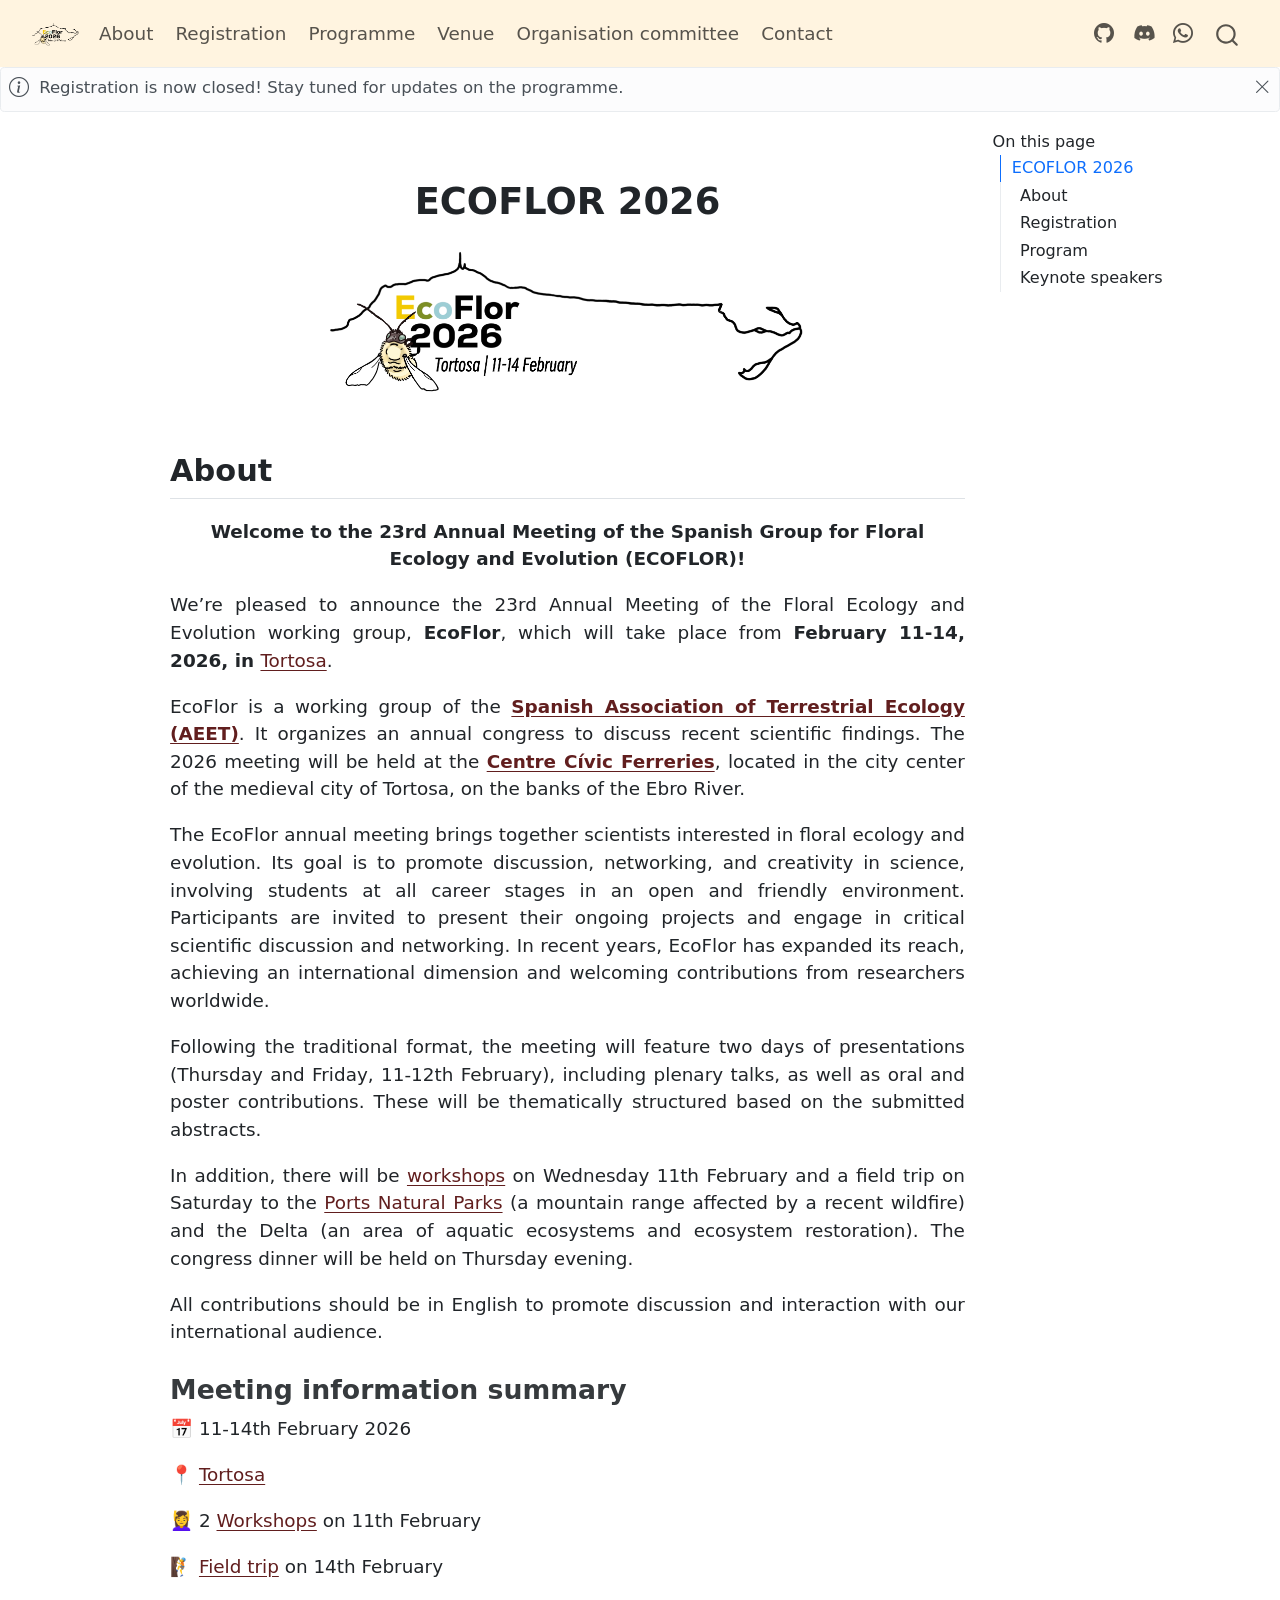
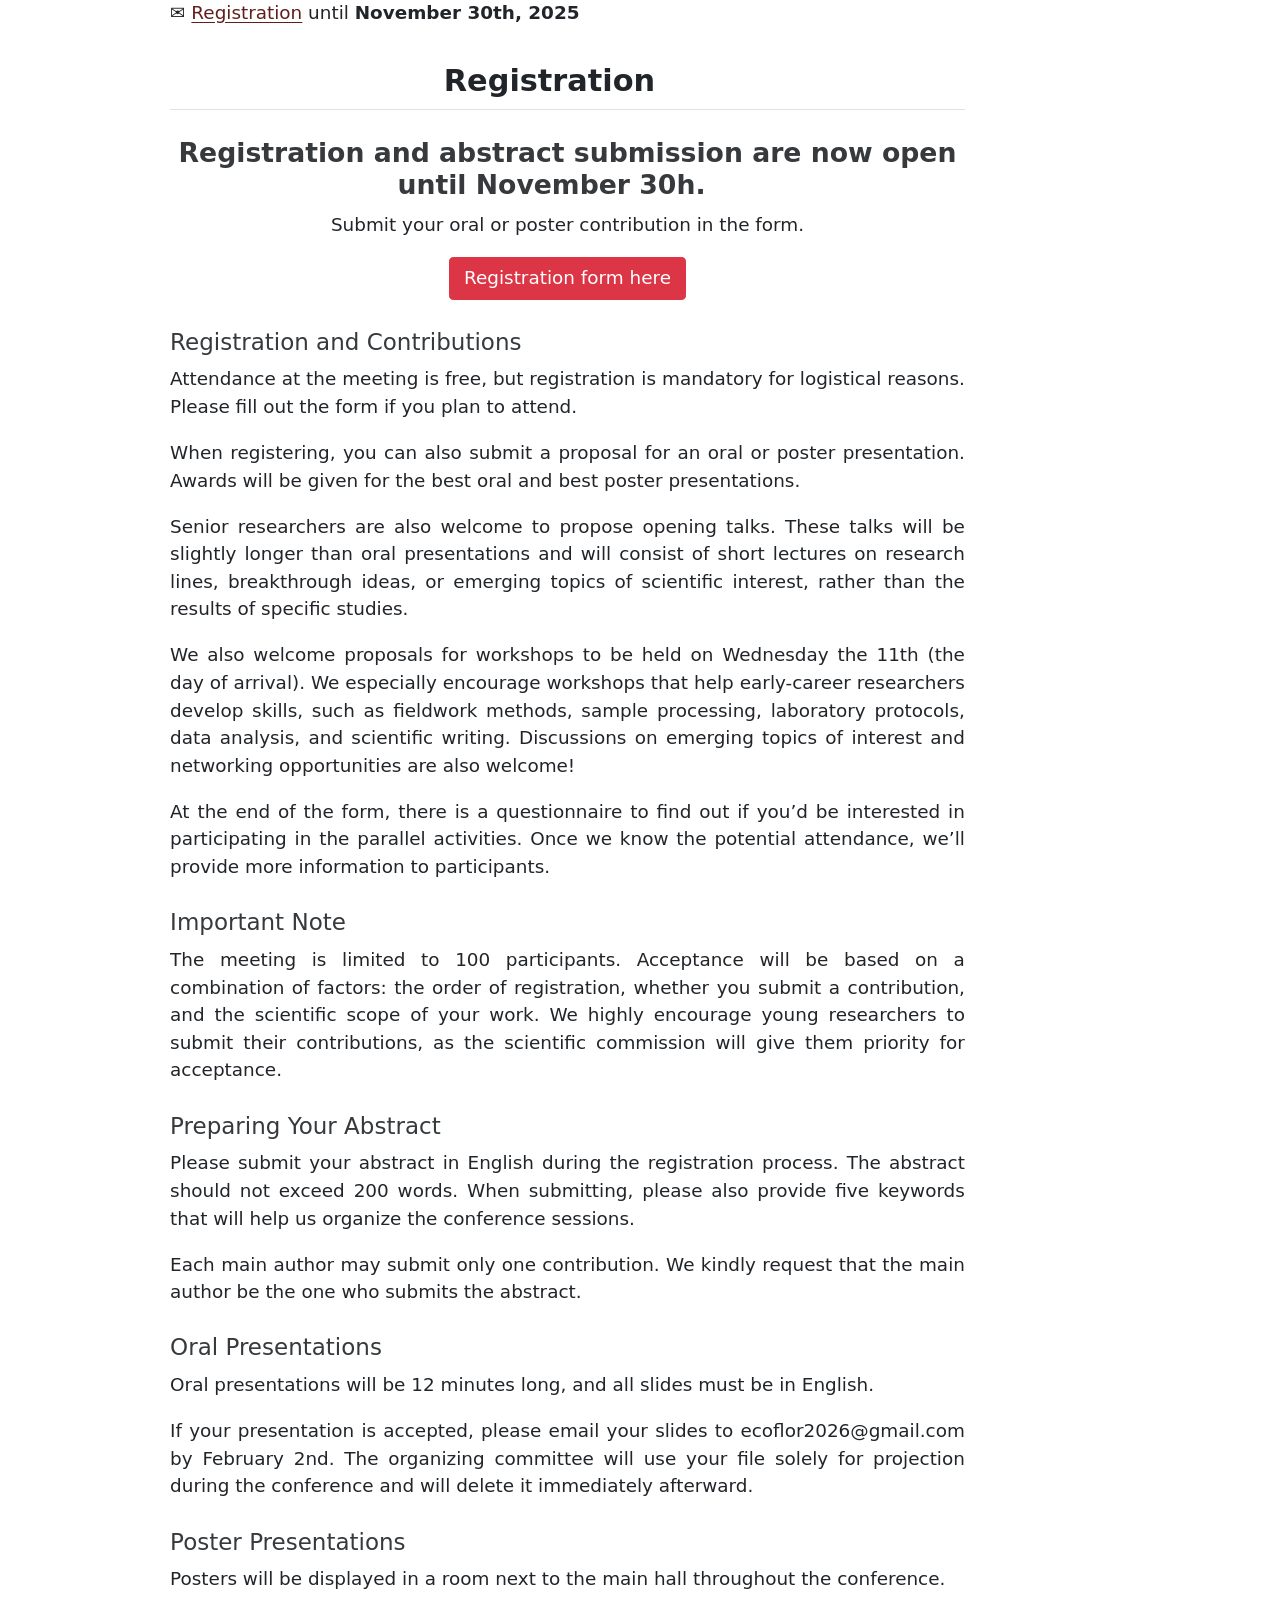
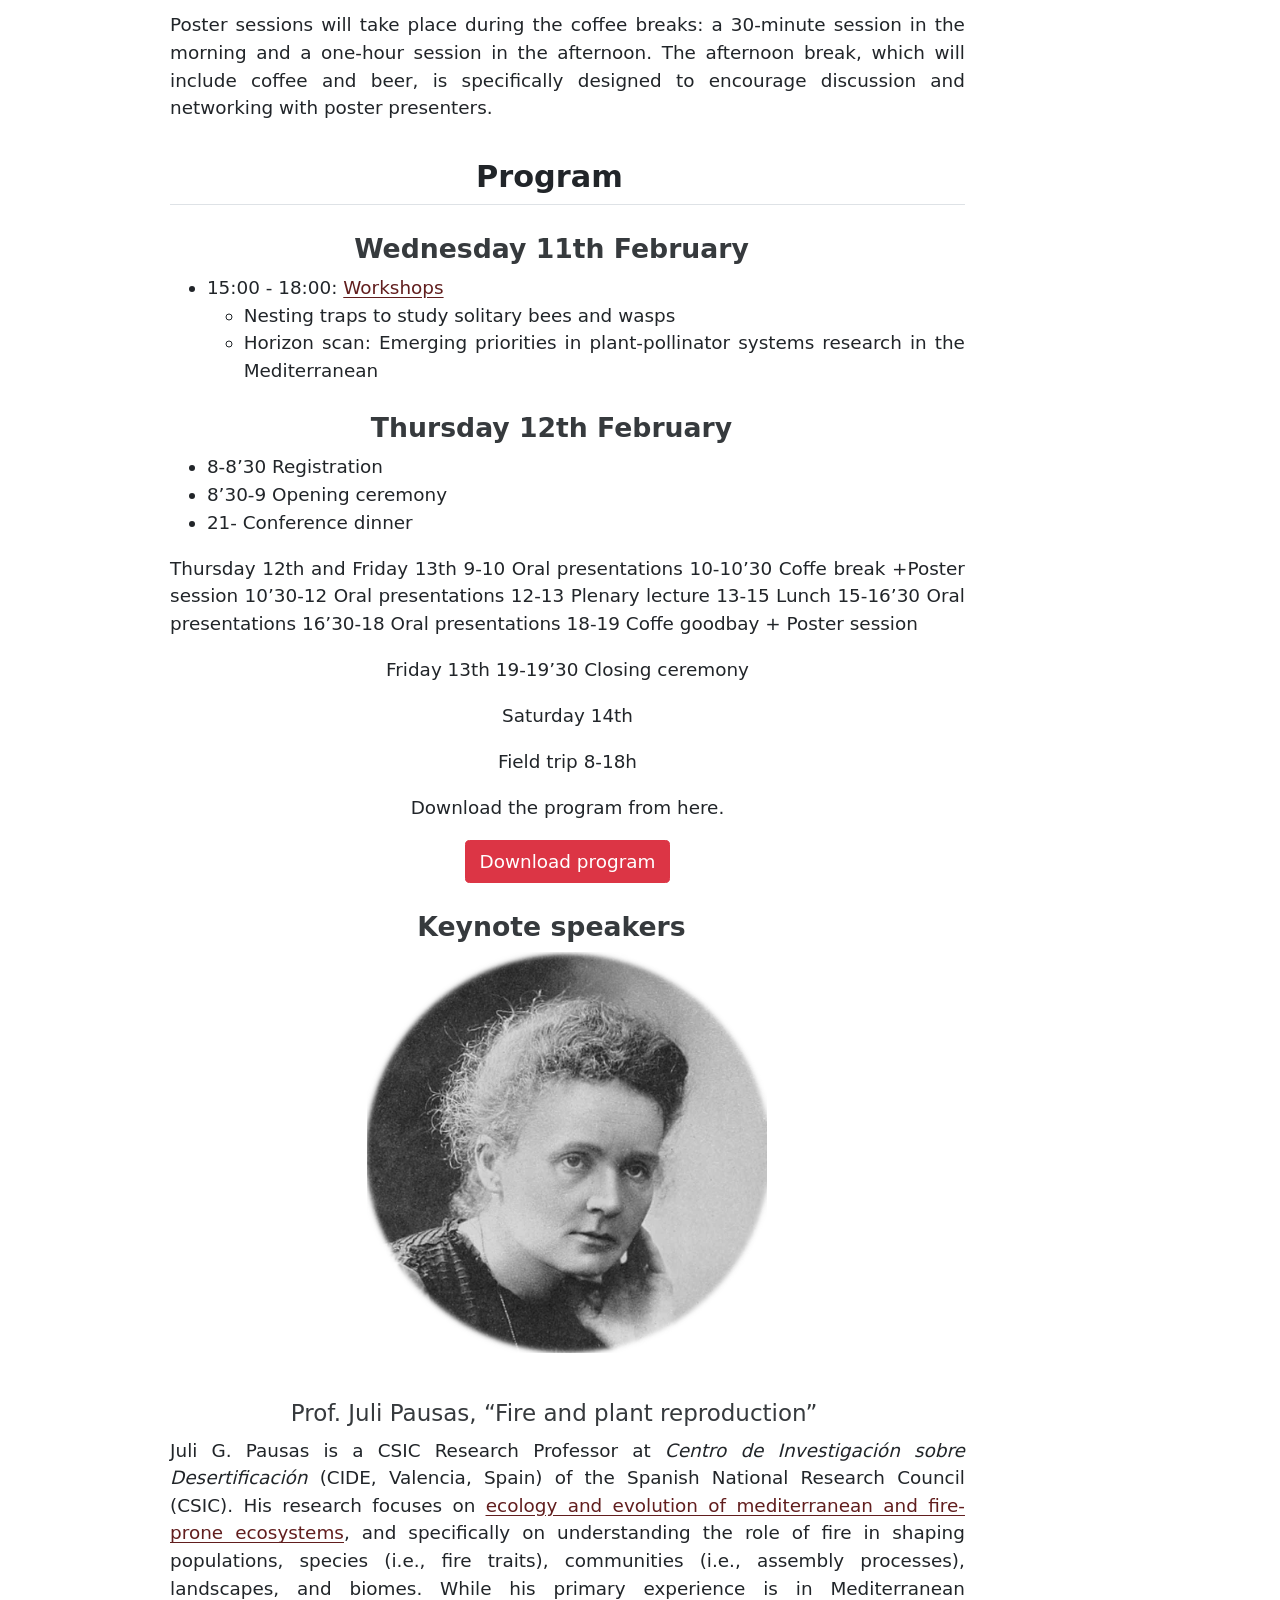
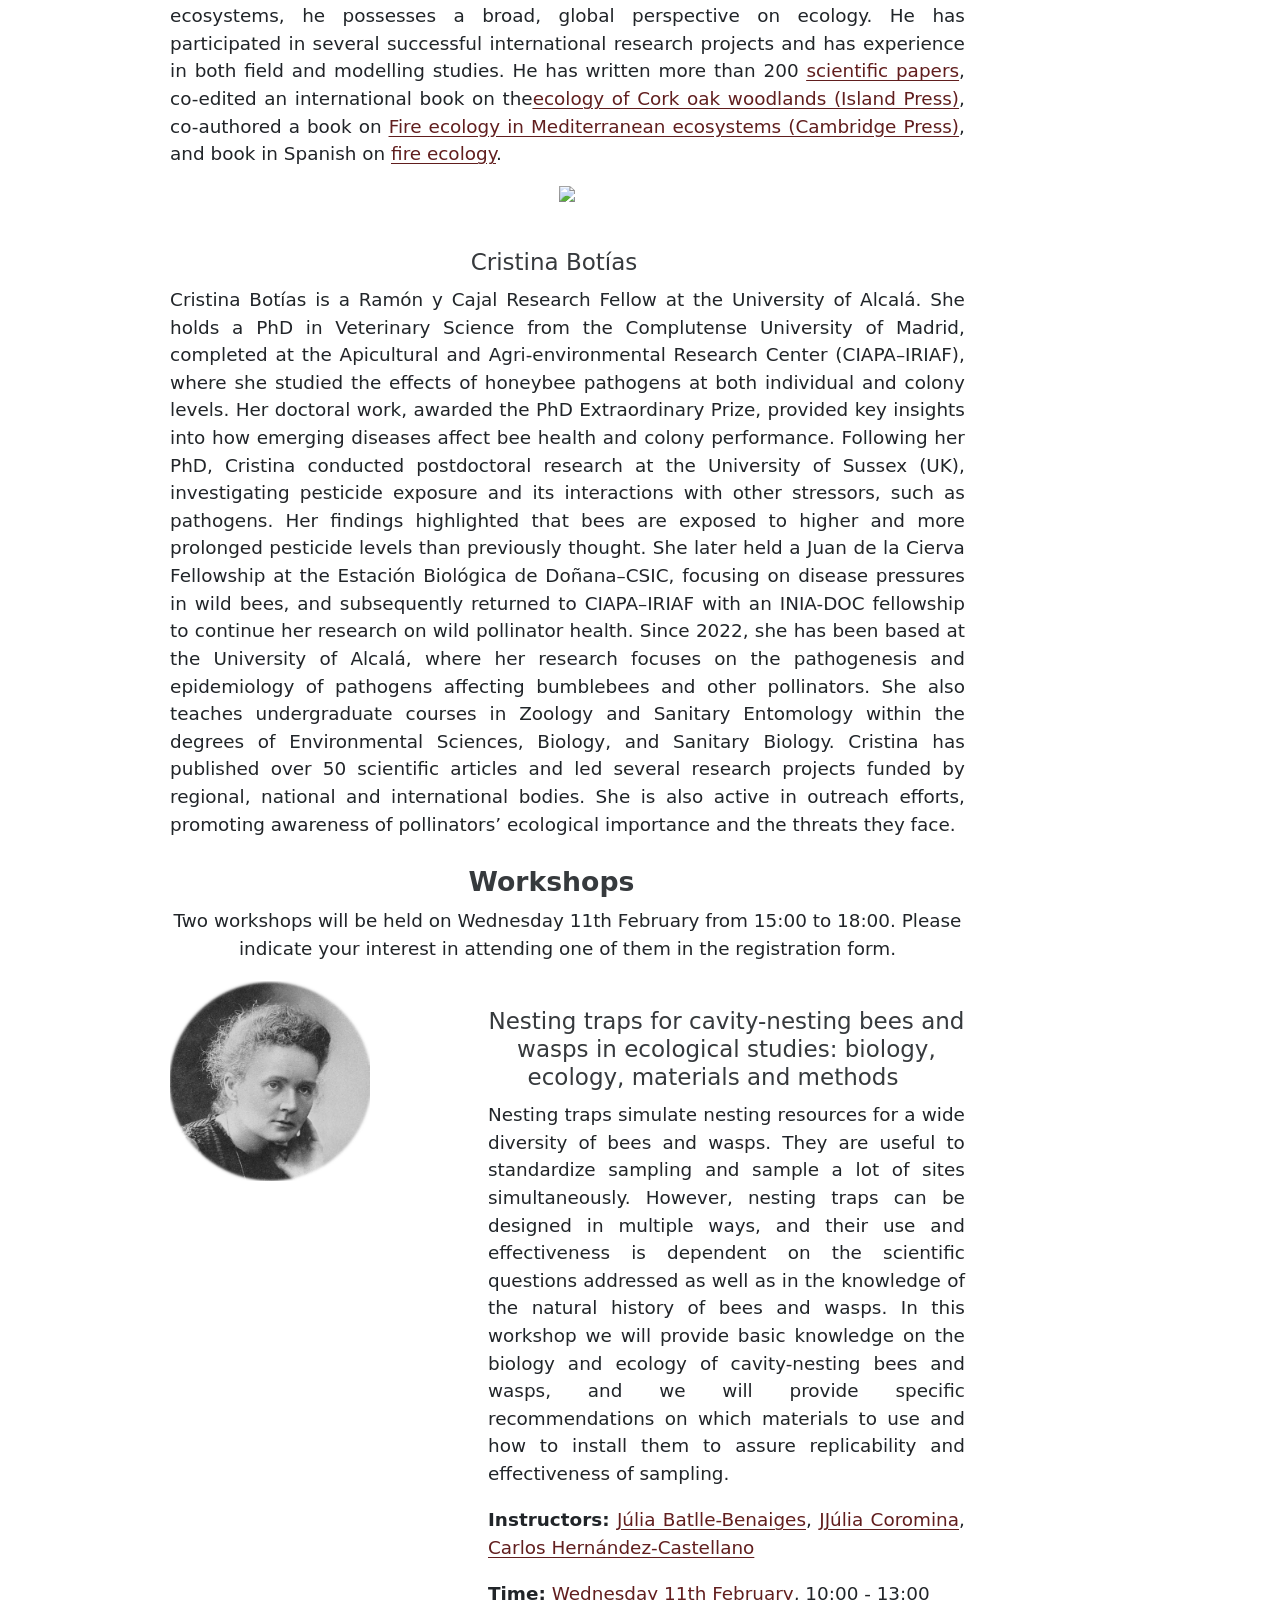
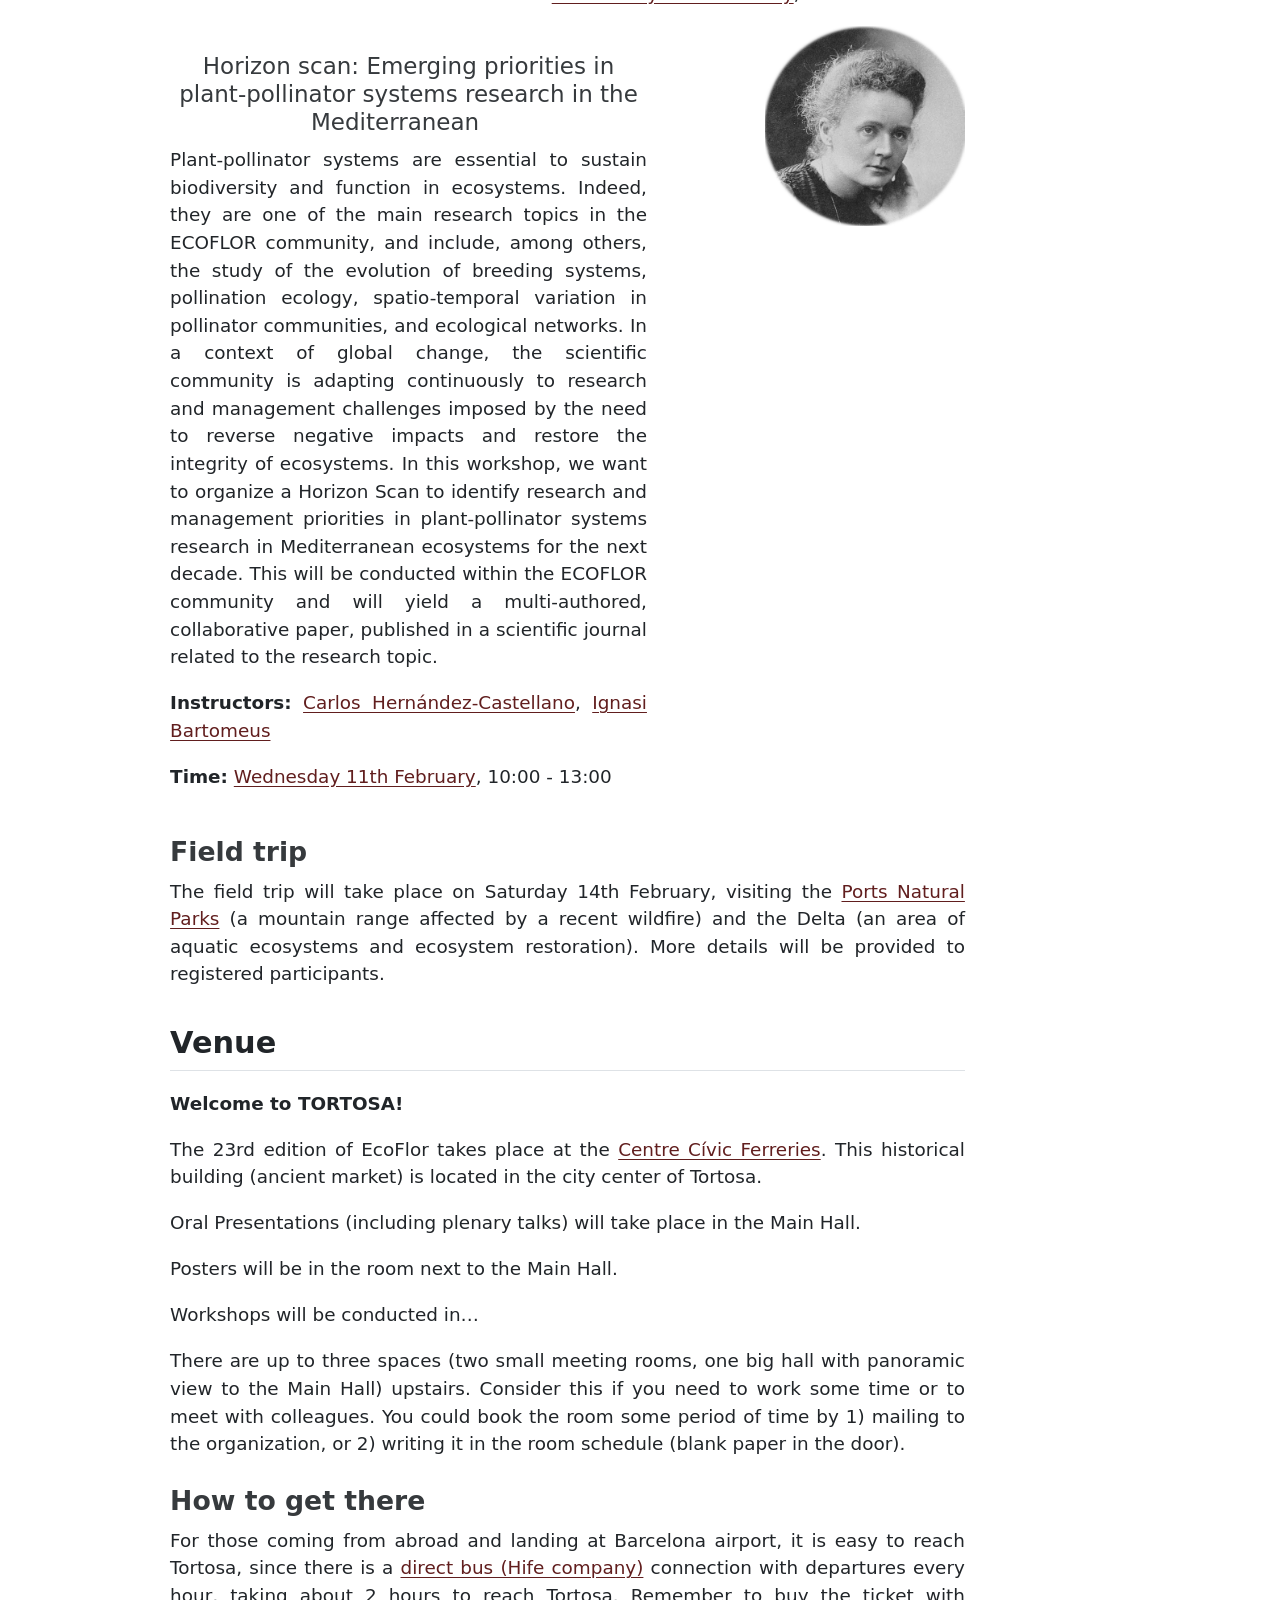
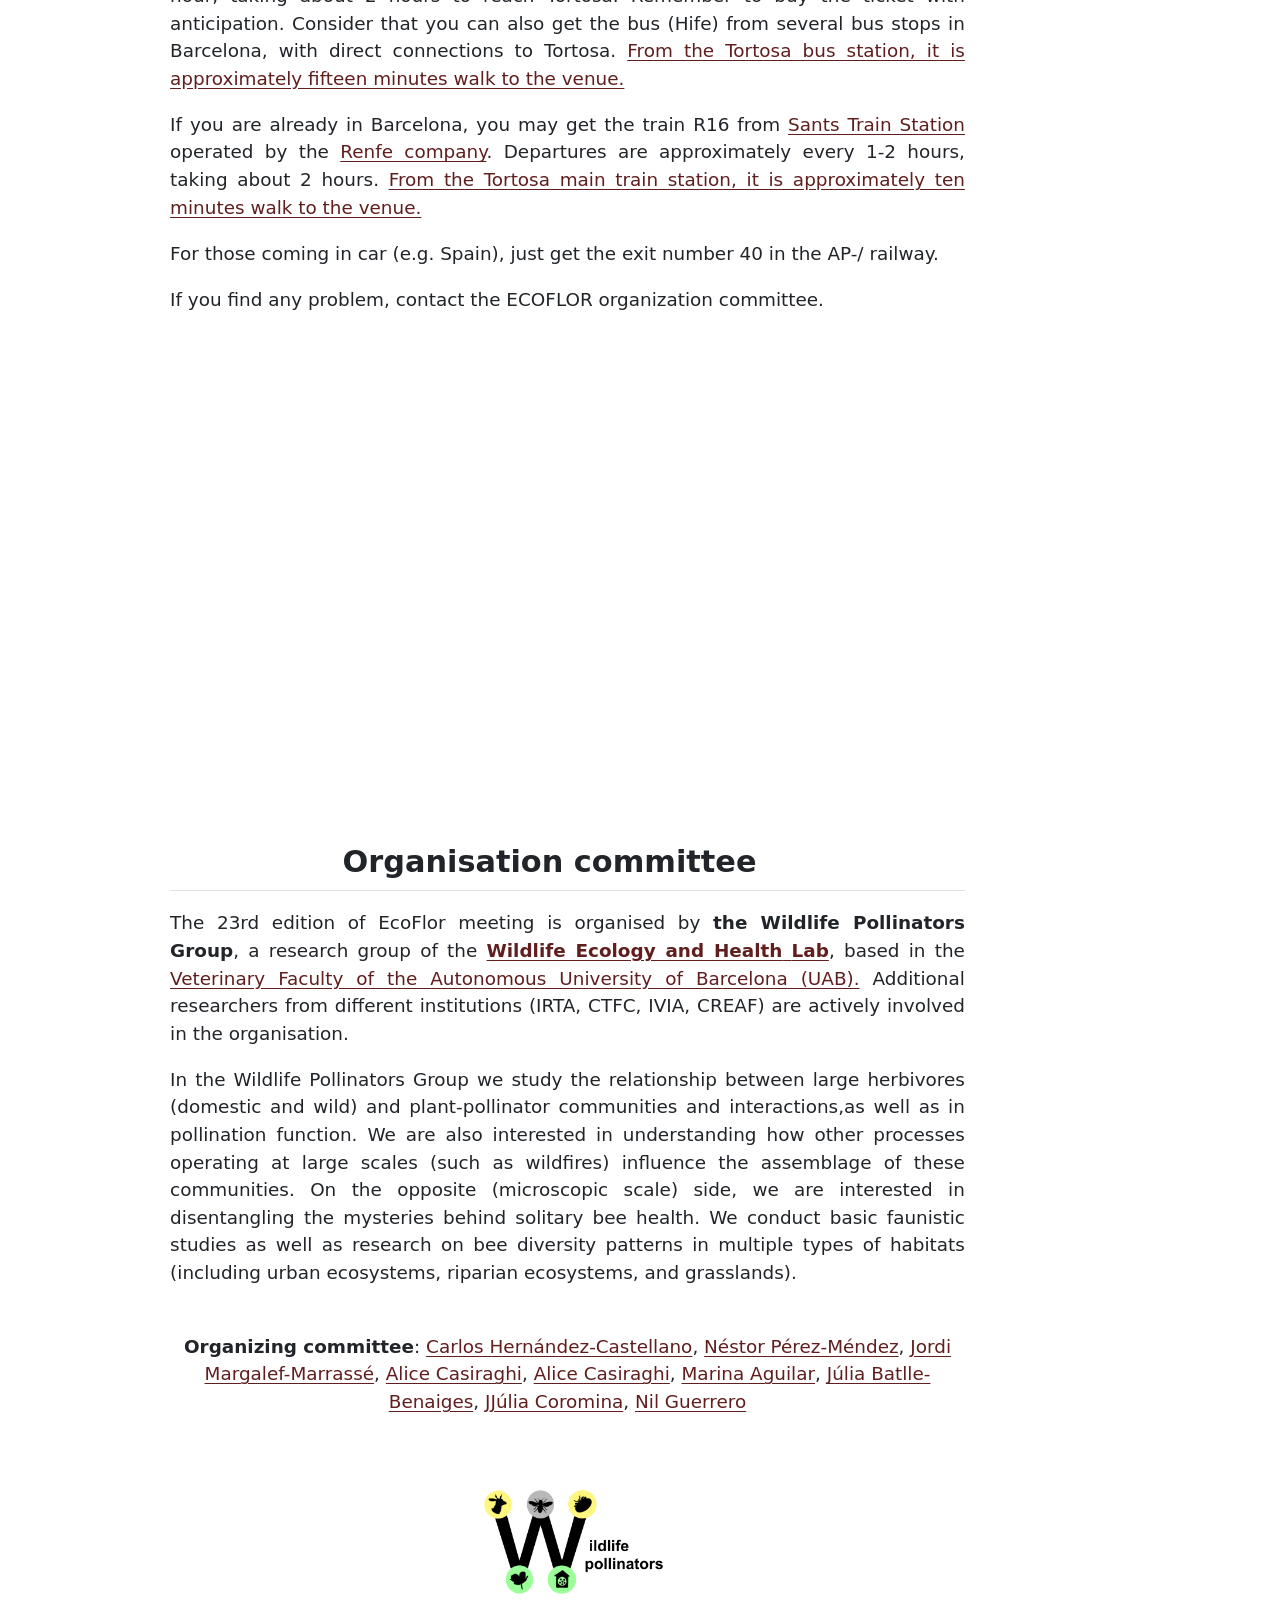
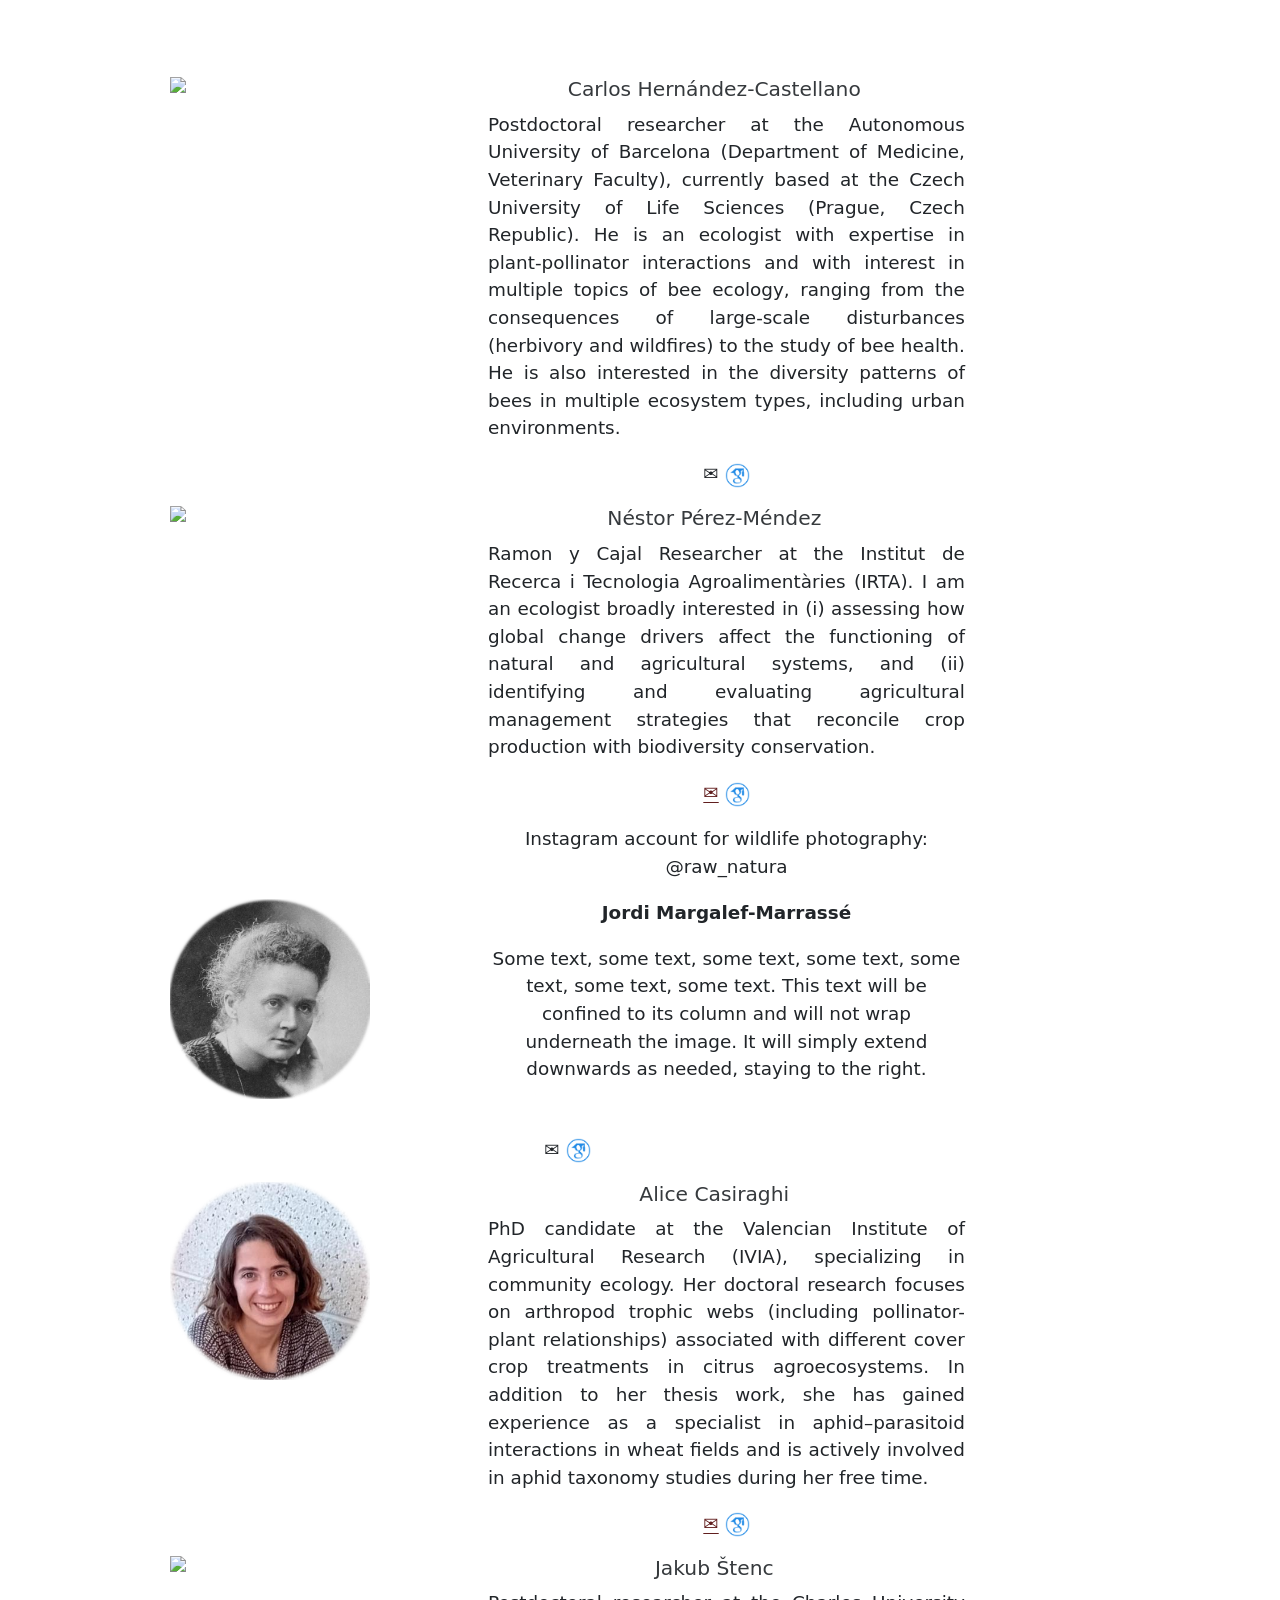
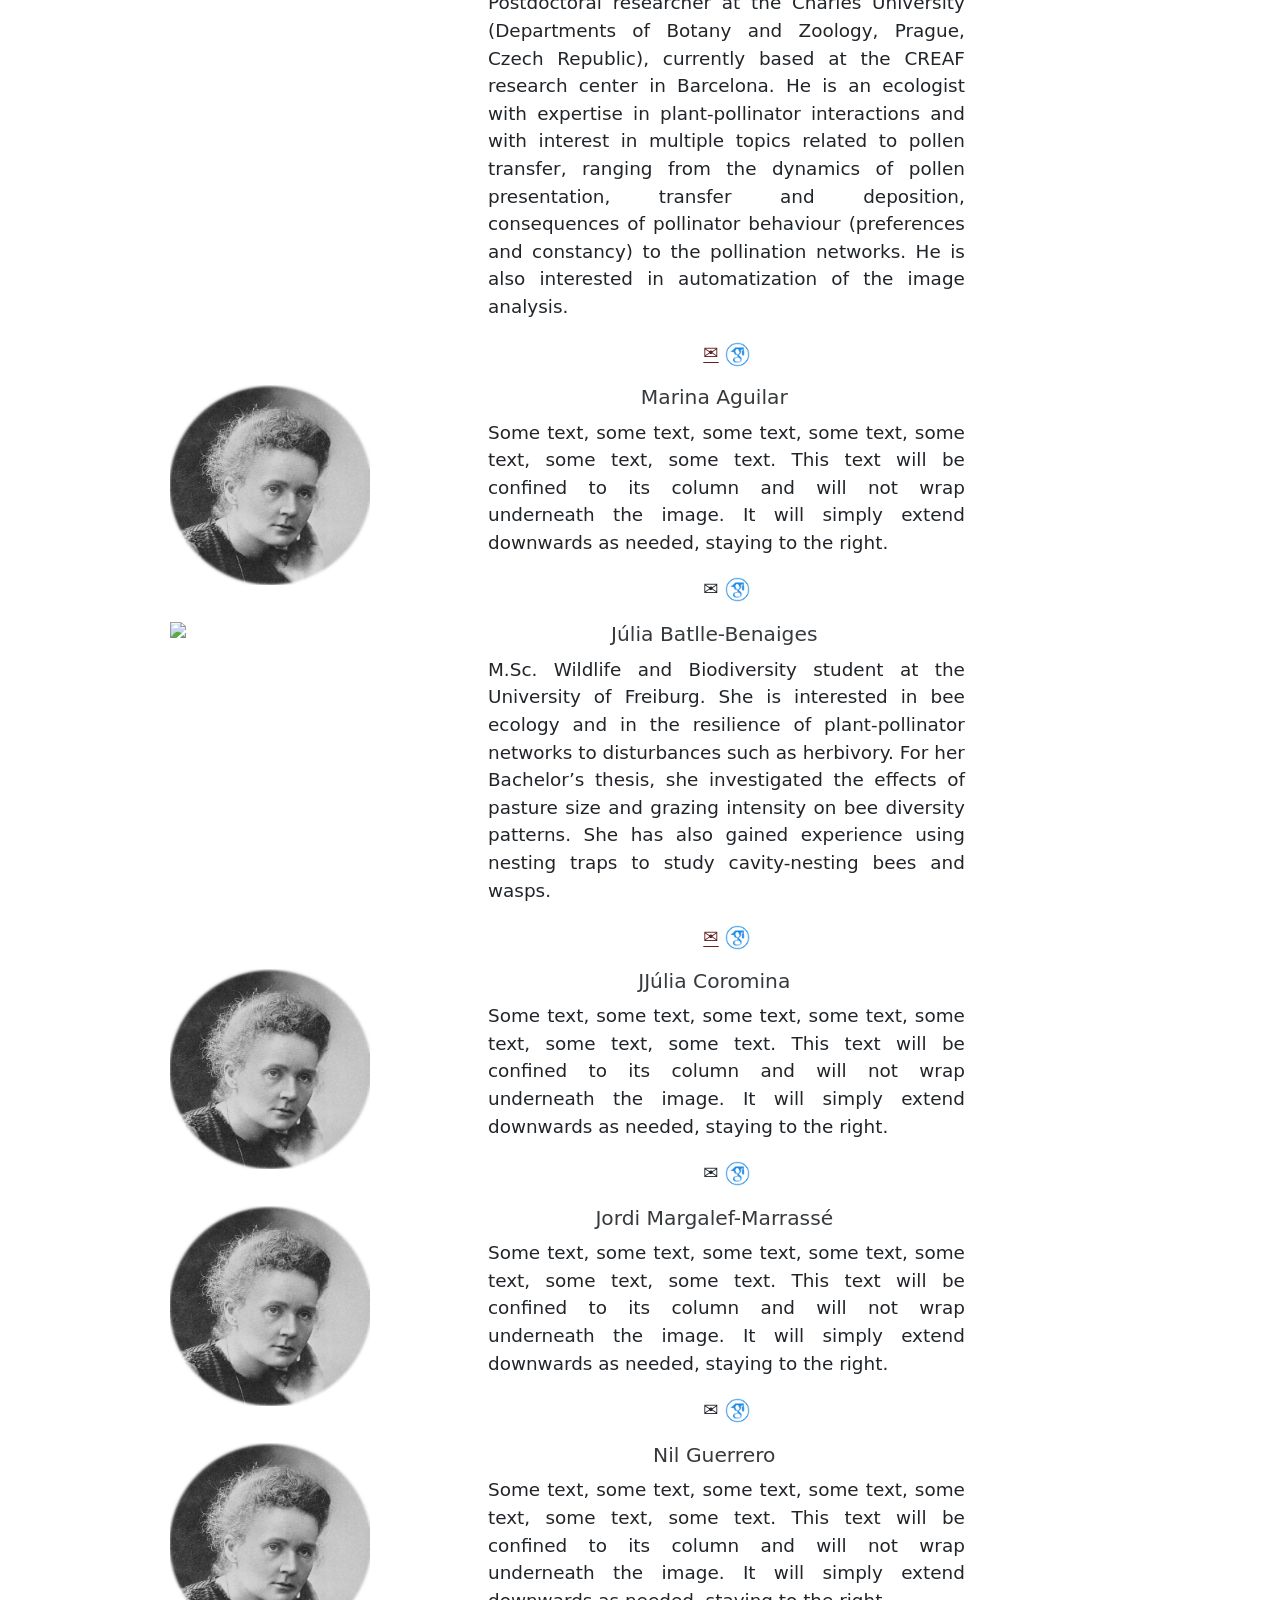
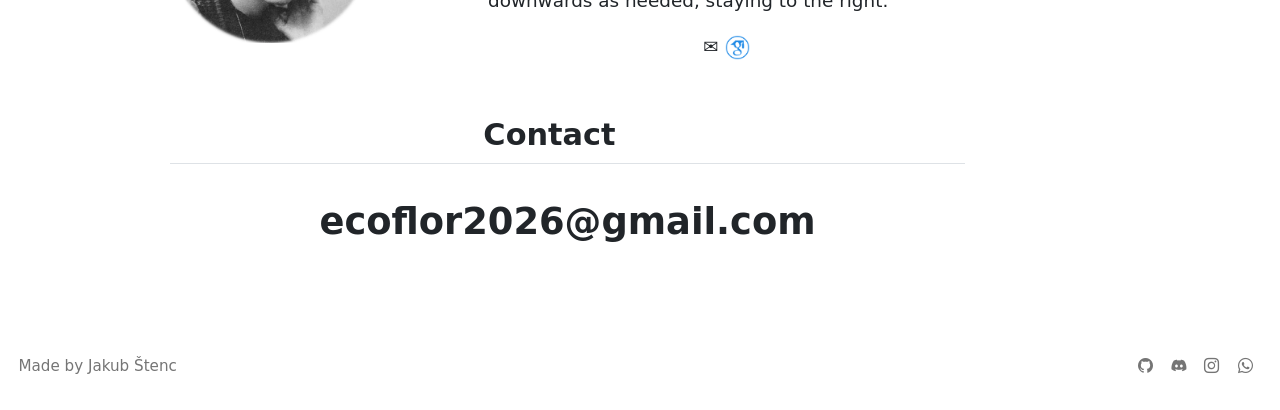
==== commit 61c3779b: "registration is closed" ====
--- a/docs/ECOFLOR2026.html
+++ b/docs/ECOFLOR2026.html
@@ -138,6 +138,9 @@
 </div>
       </div> <!-- /container-fluid -->
     </nav>
+  <div id="quarto-announcement" data-announcement-id="829809f2c0c72aeba1a64ea8ca2afe0f" class="alert alert-light hidden"><i class="bi bi-info-circle quarto-announcement-icon"></i><div class="quarto-announcement-content">
+<p>Registration is now closed! Stay tuned for updates on the programme.</p>
+</div><i class="bi bi-x-lg quarto-announcement-action"></i></div>
 </header>
 <!-- content -->
 <div id="quarto-content" class="quarto-container page-columns page-rows-contents page-layout-article page-navbar">
@@ -557,7 +560,7 @@
 
 </section>
 
-</main> <!-- /main -->
+<a onclick="window.scrollTo(0, 0); return false;" role="button" id="quarto-back-to-top"><i class="bi bi-arrow-up"></i> Back to top</a></main> <!-- /main -->
 <script id="quarto-html-after-body" type="application/javascript">
   window.document.addEventListener("DOMContentLoaded", function (event) {
     const icon = "";
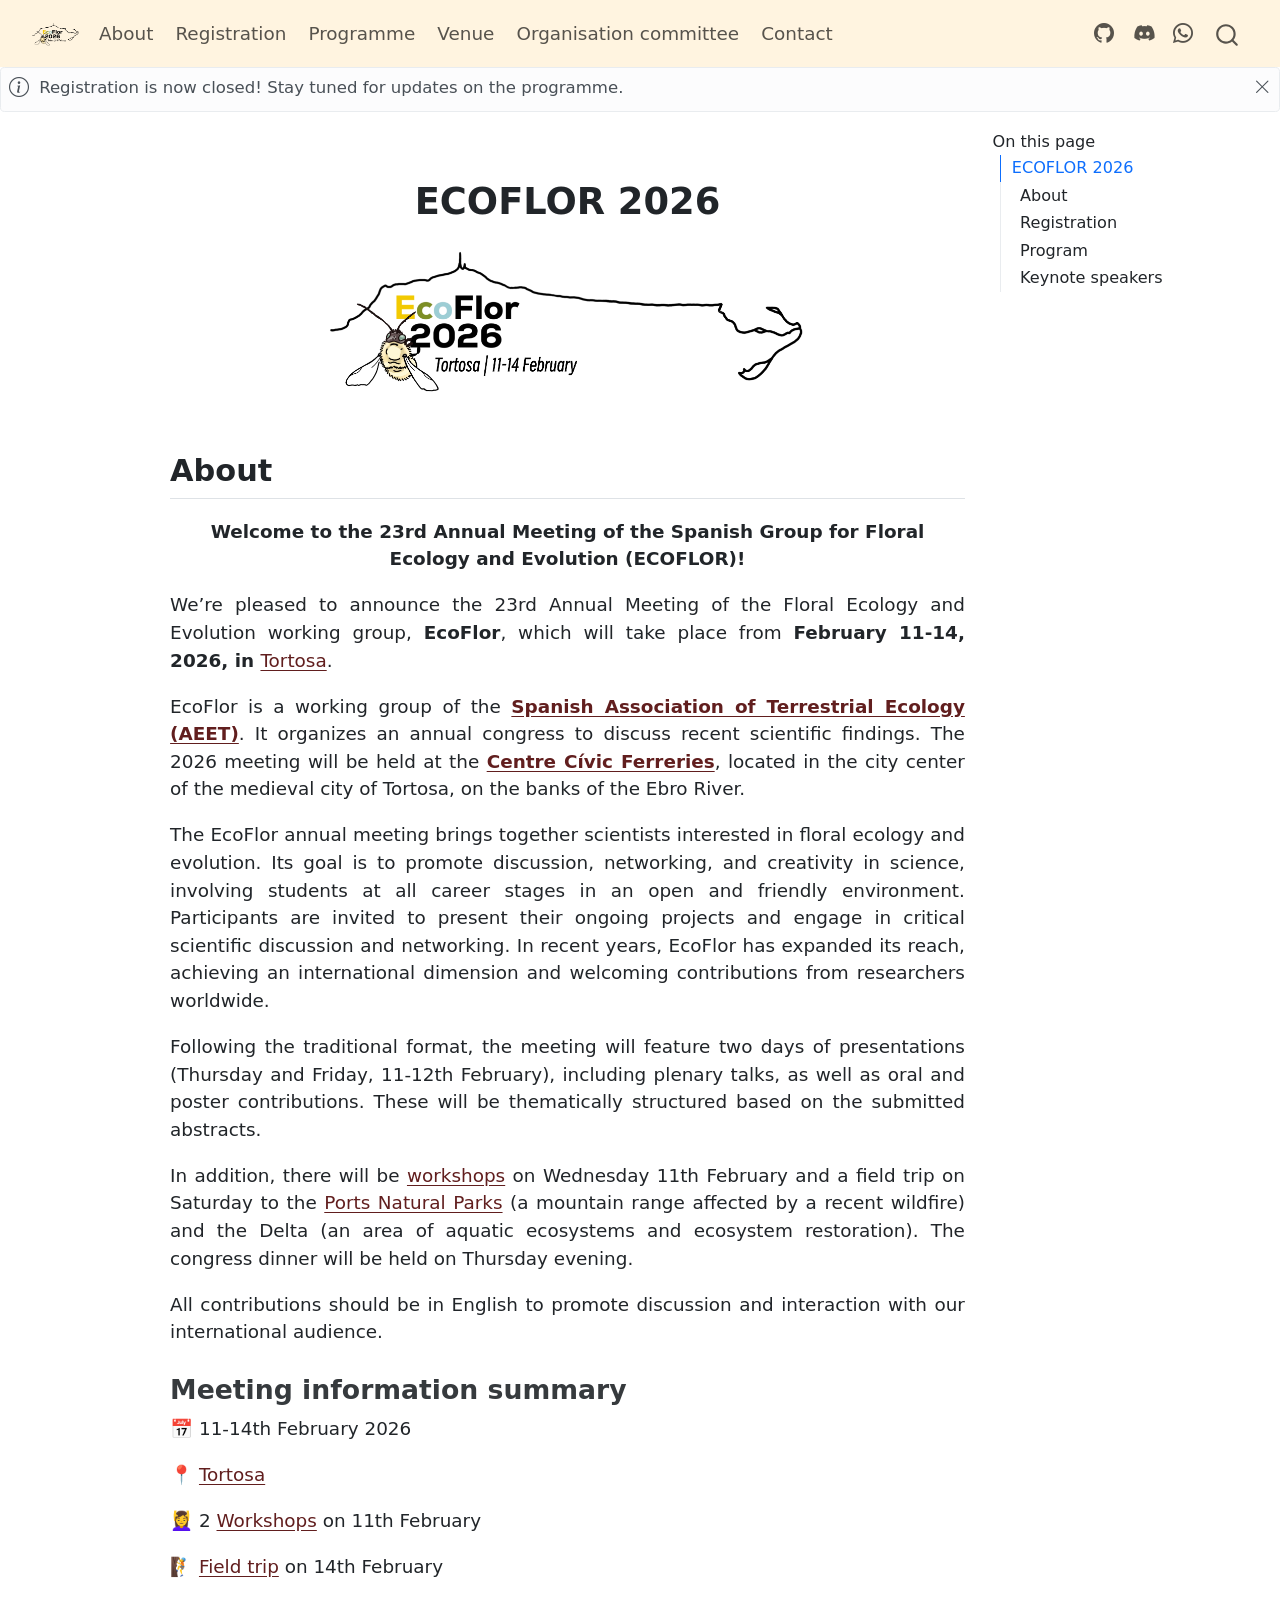
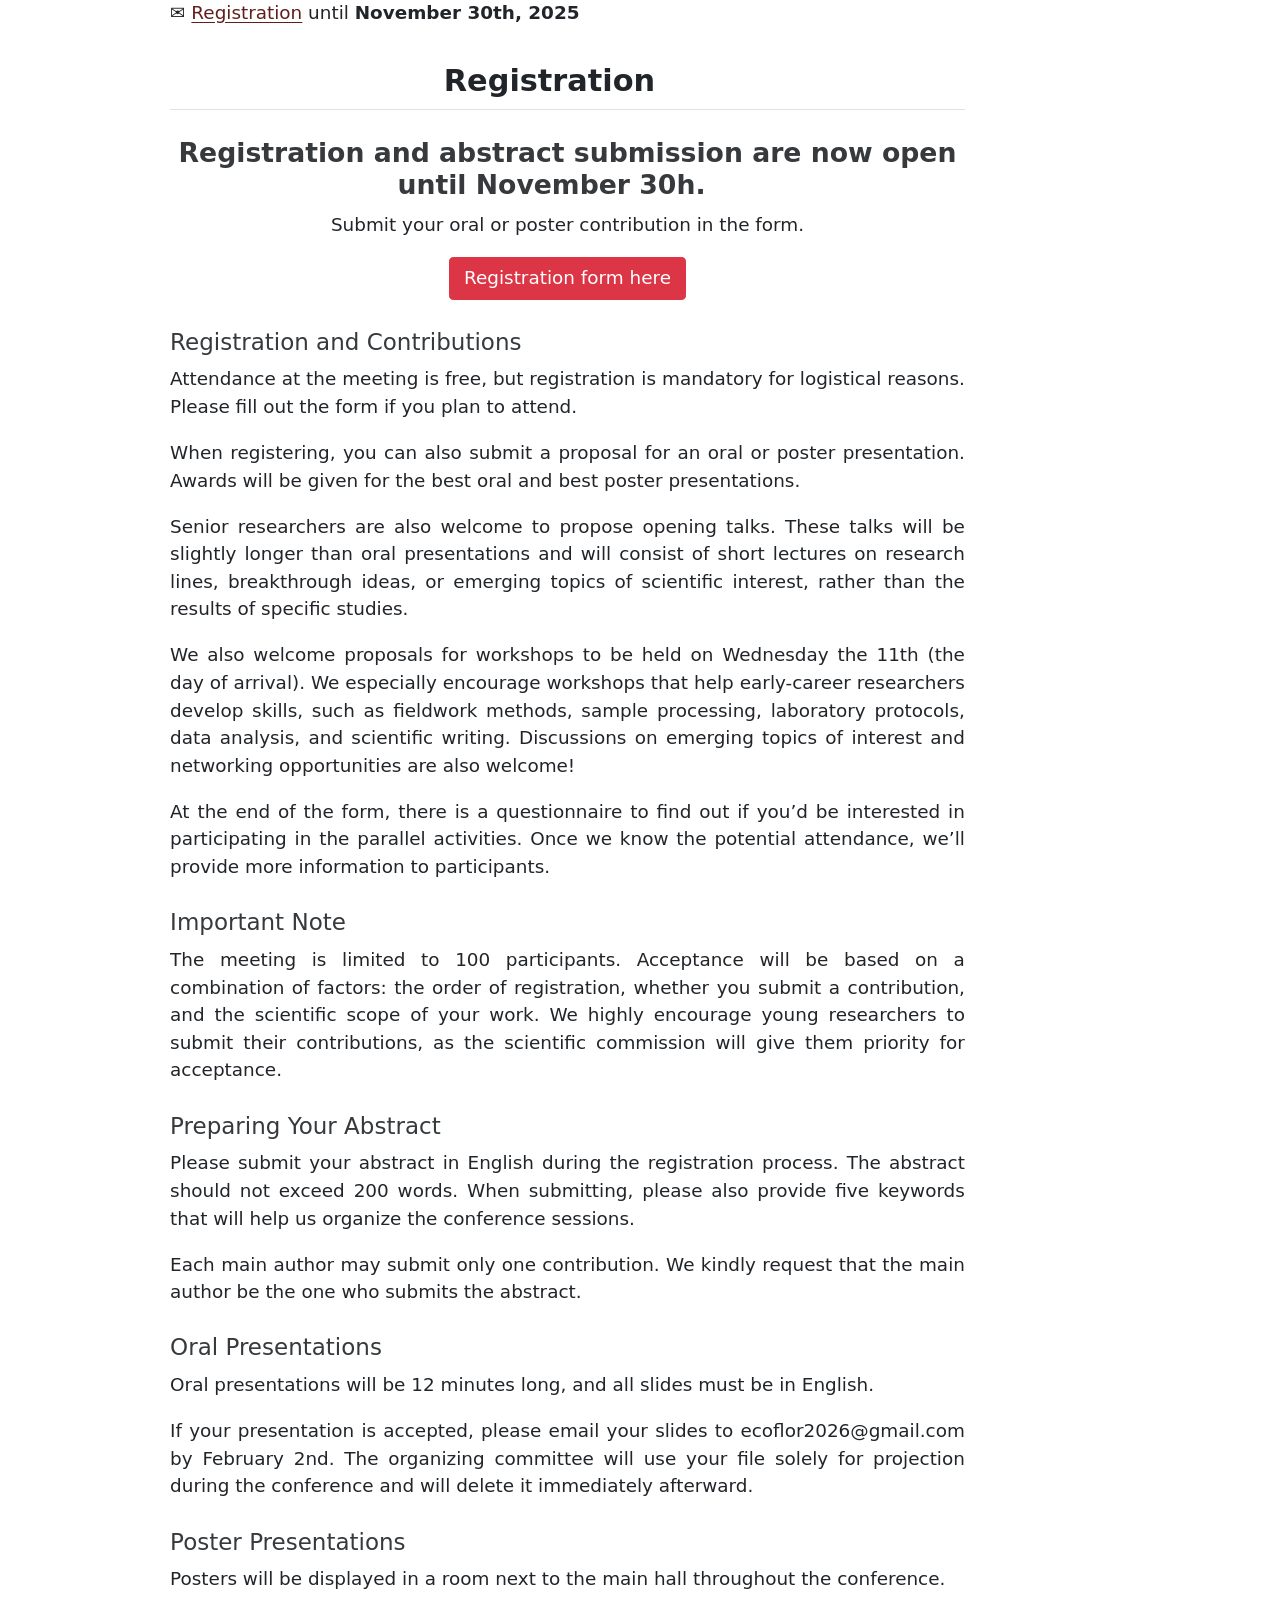
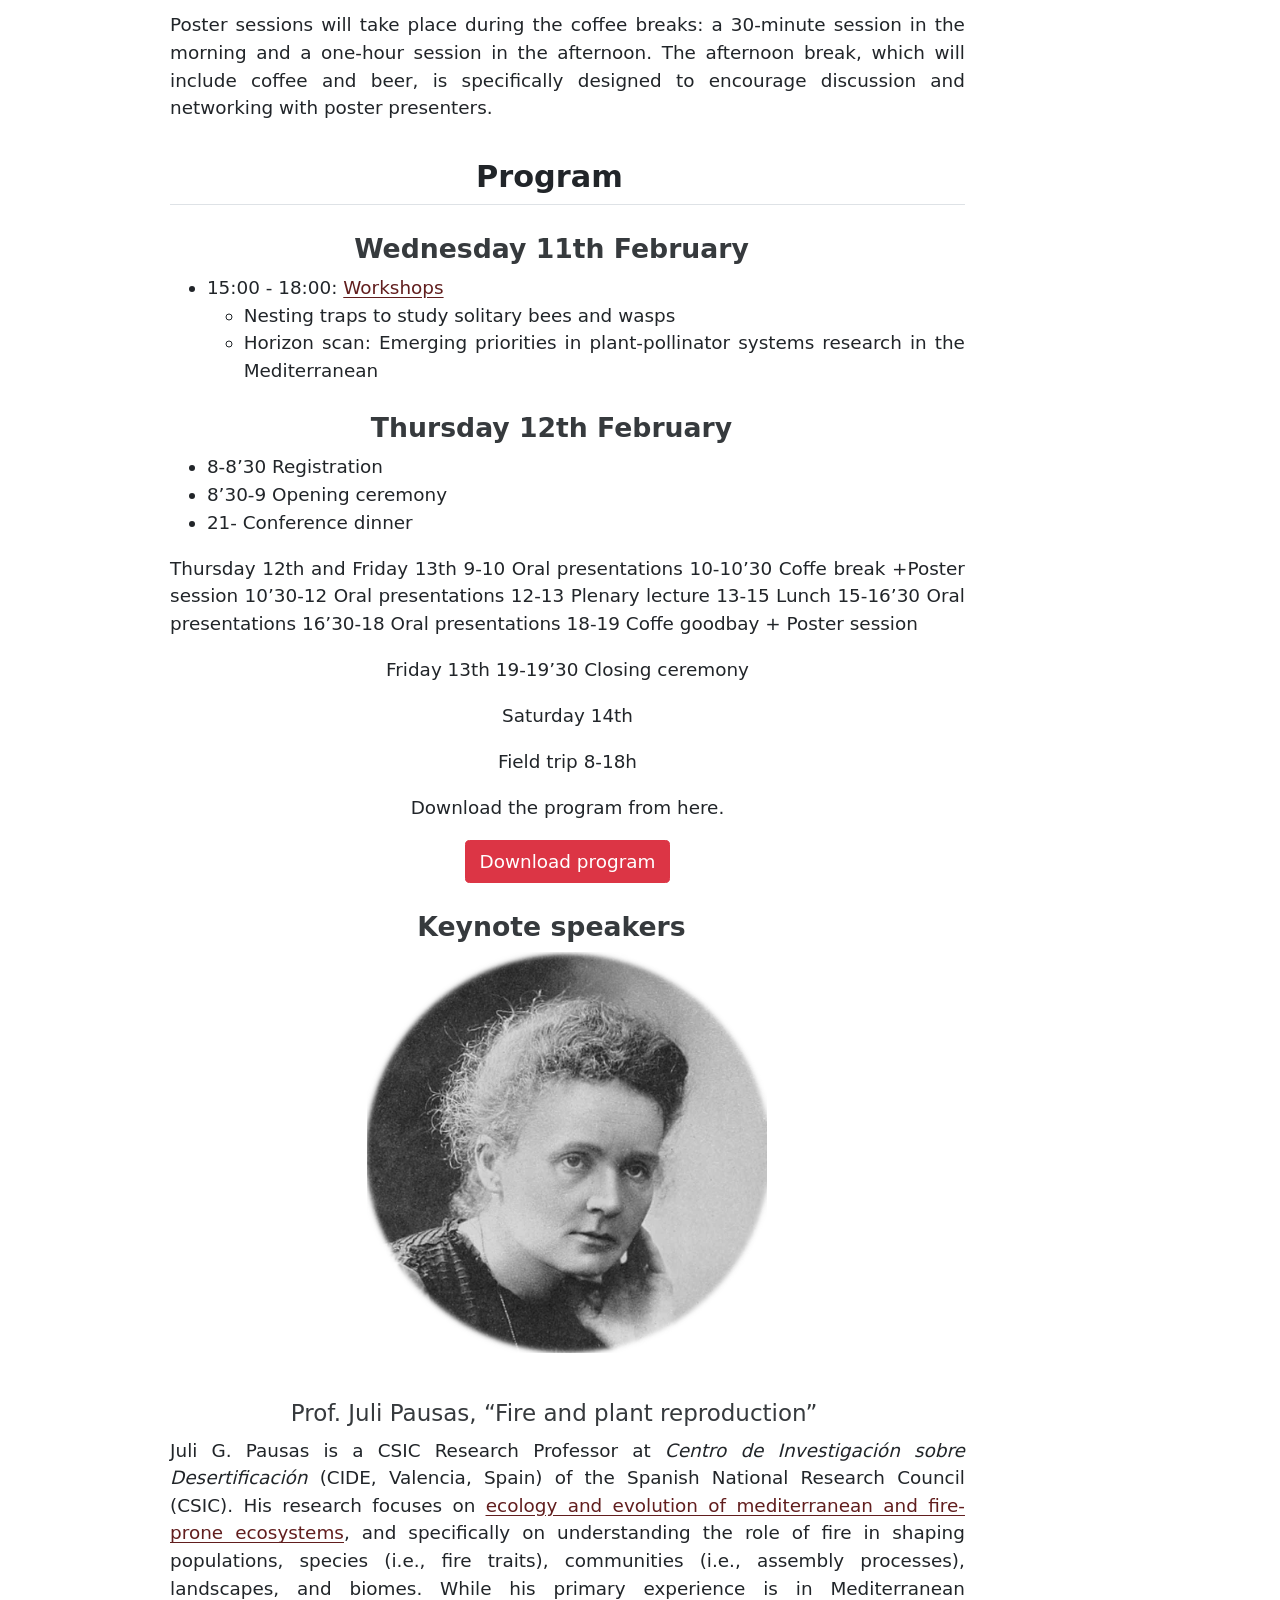
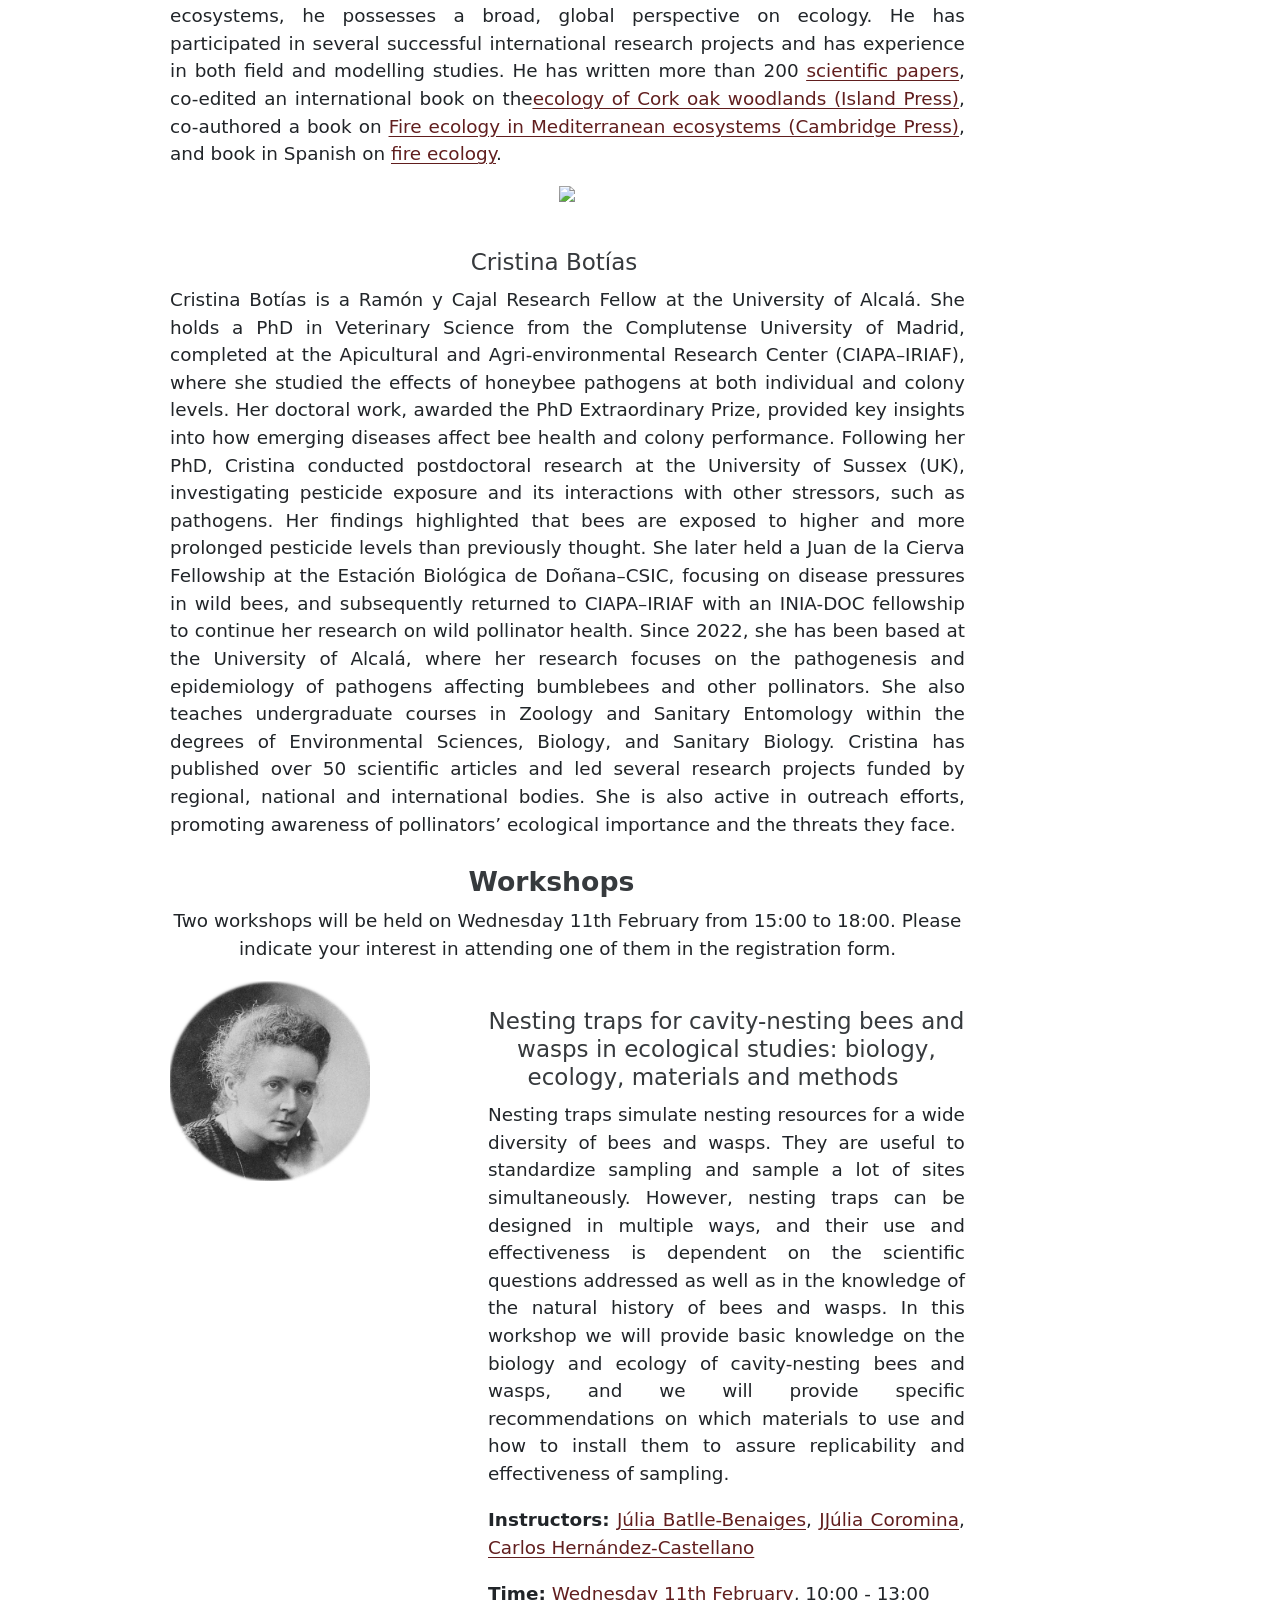
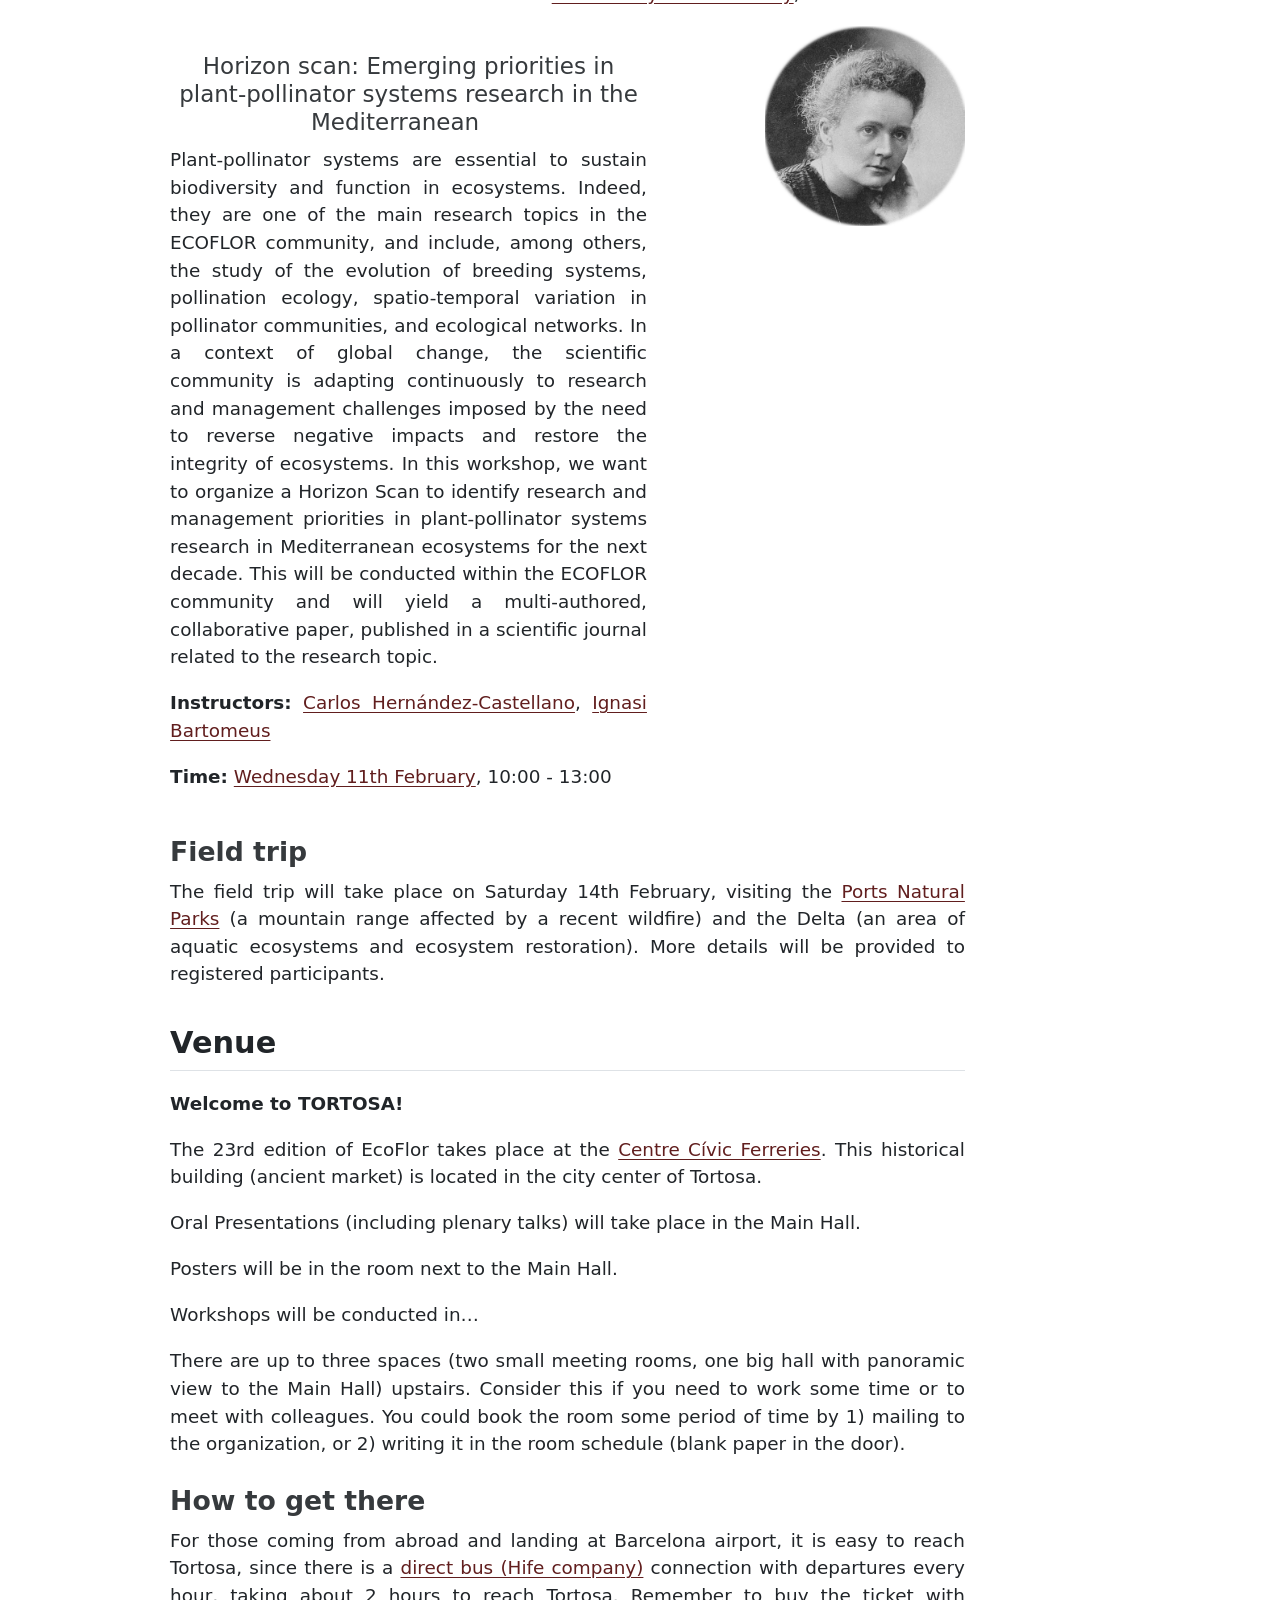
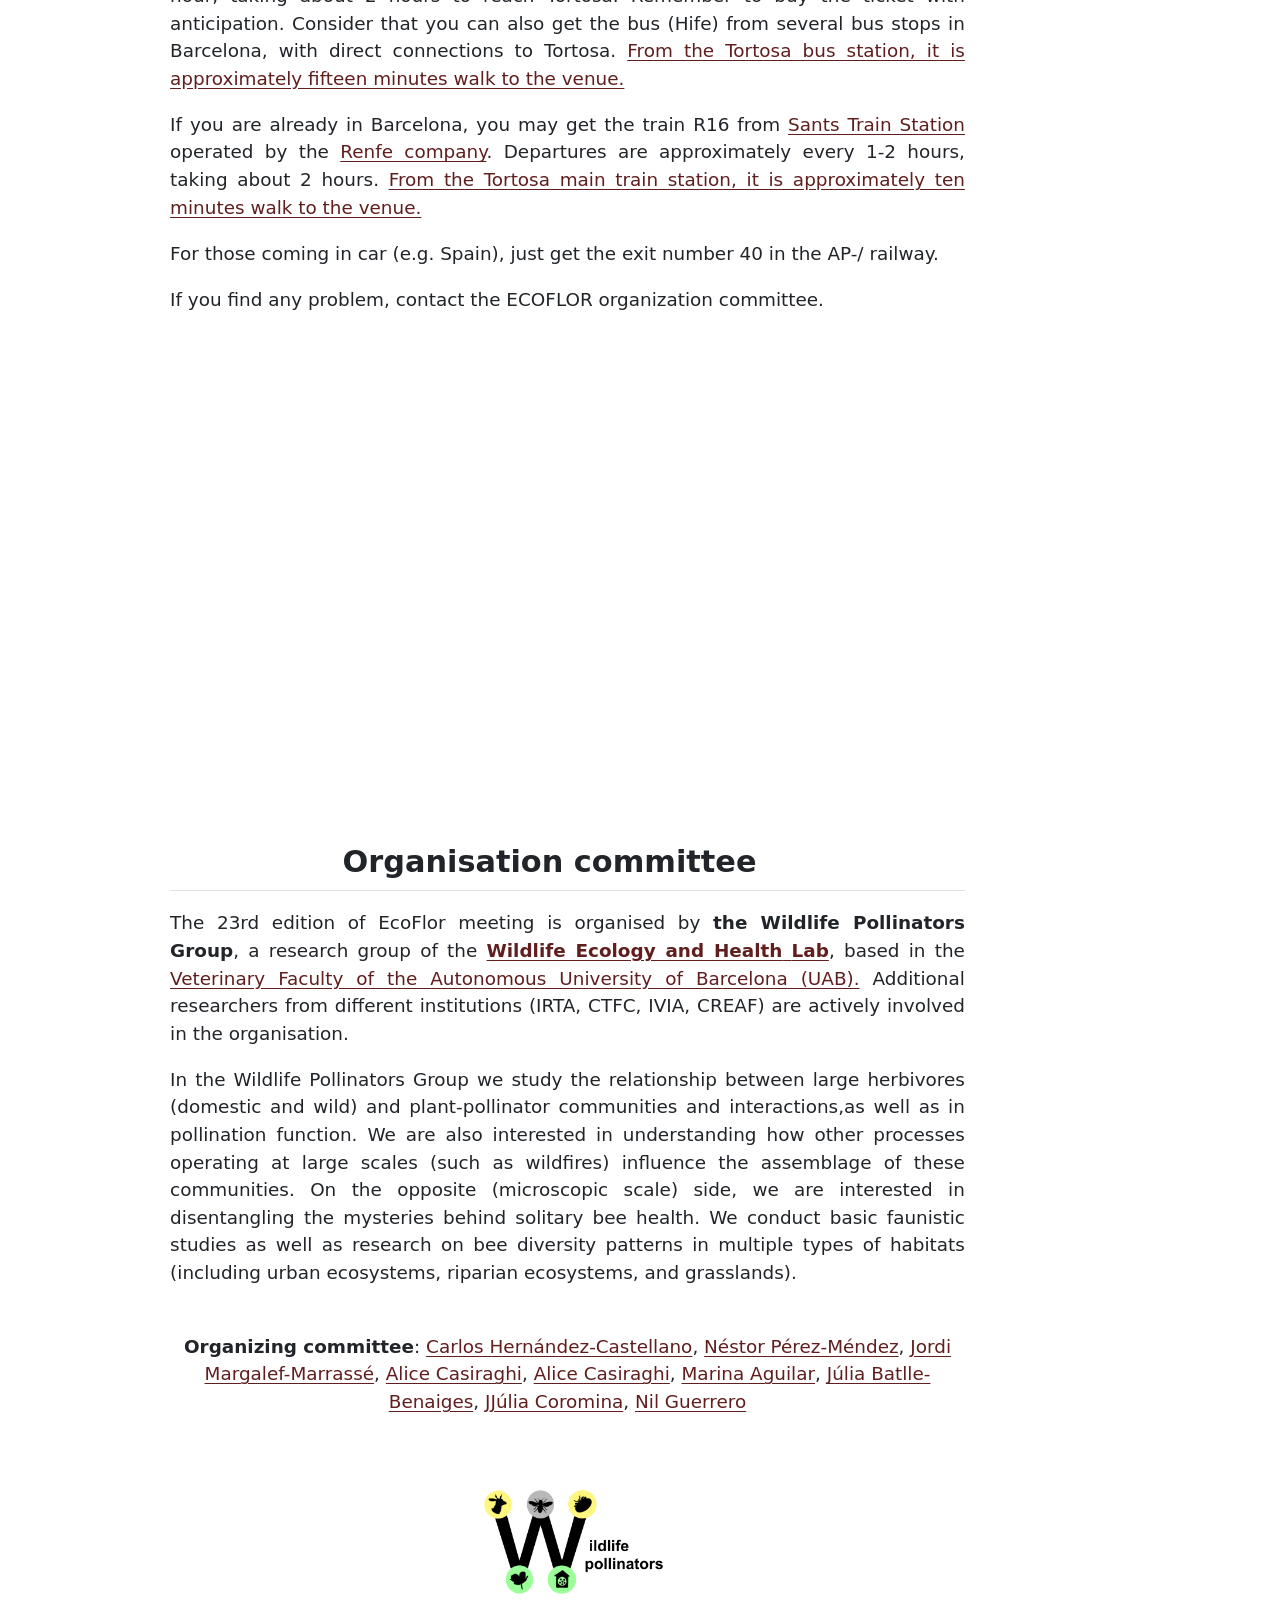
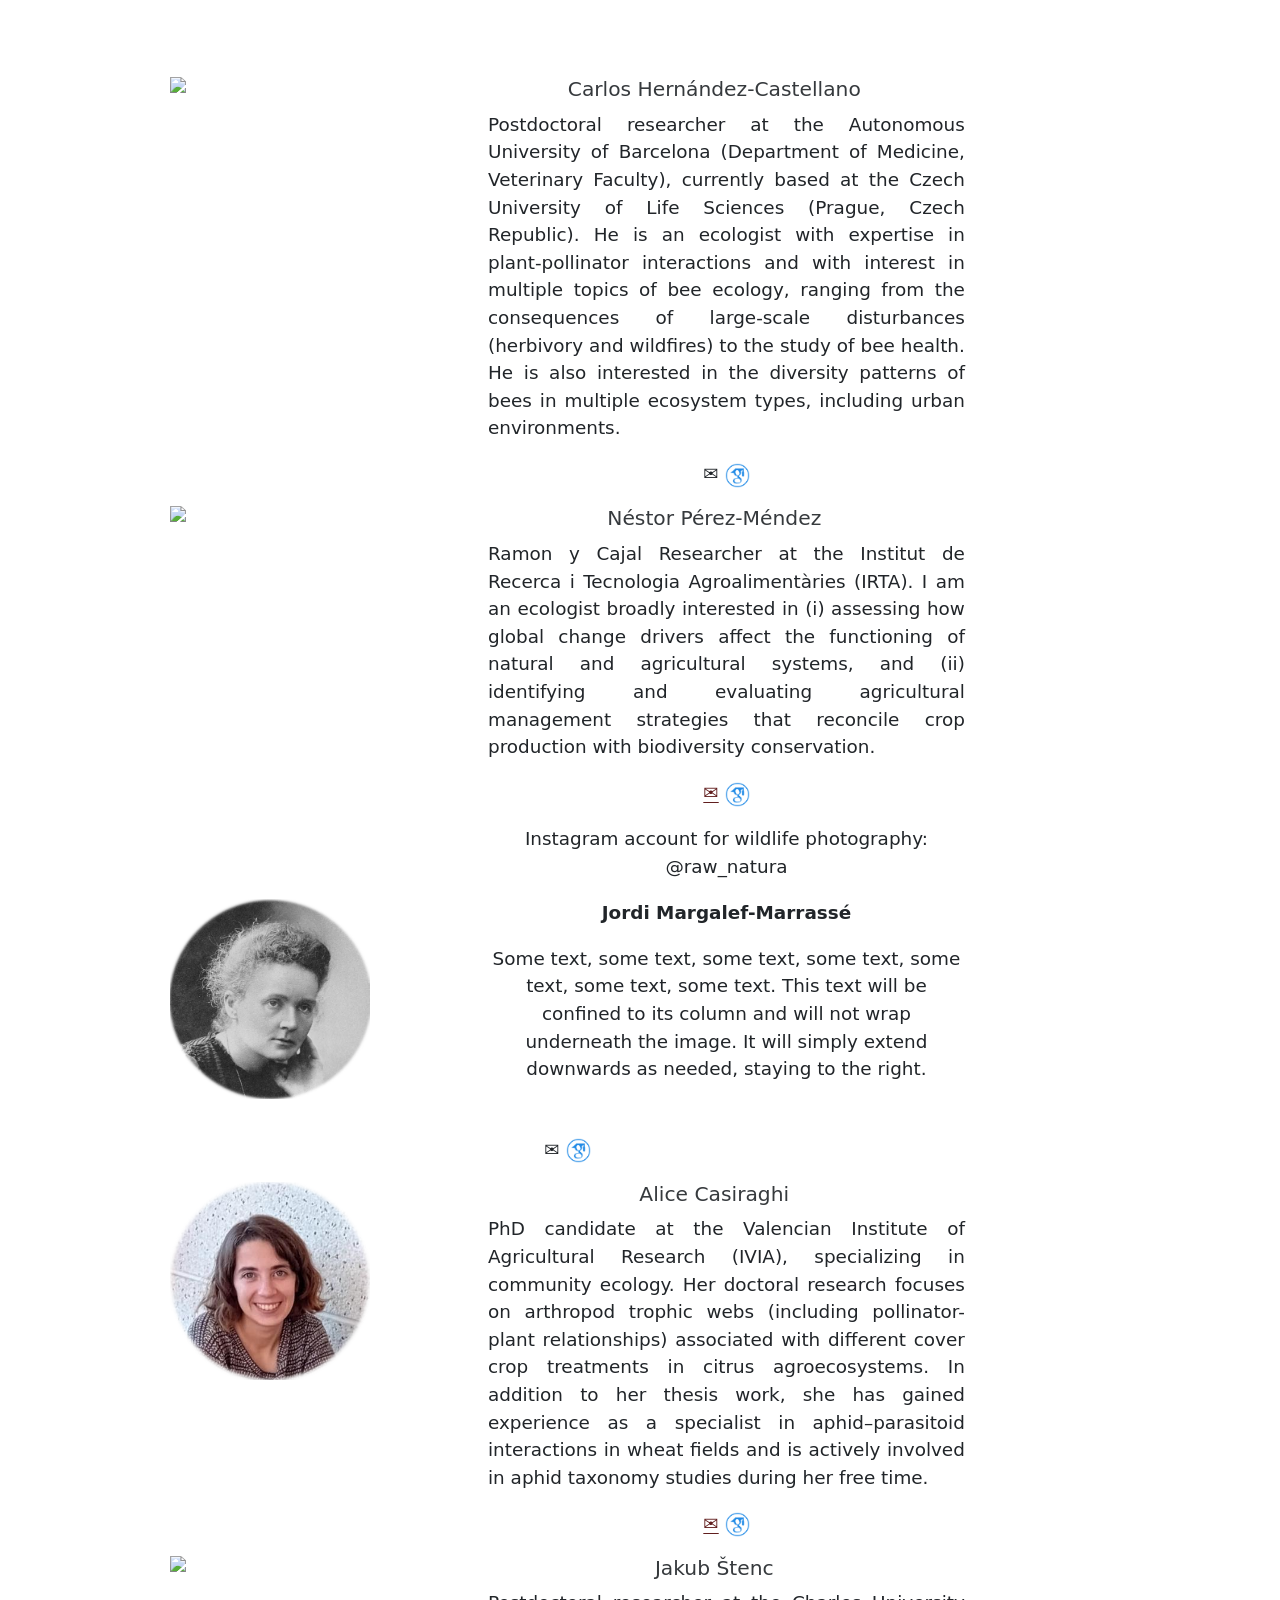
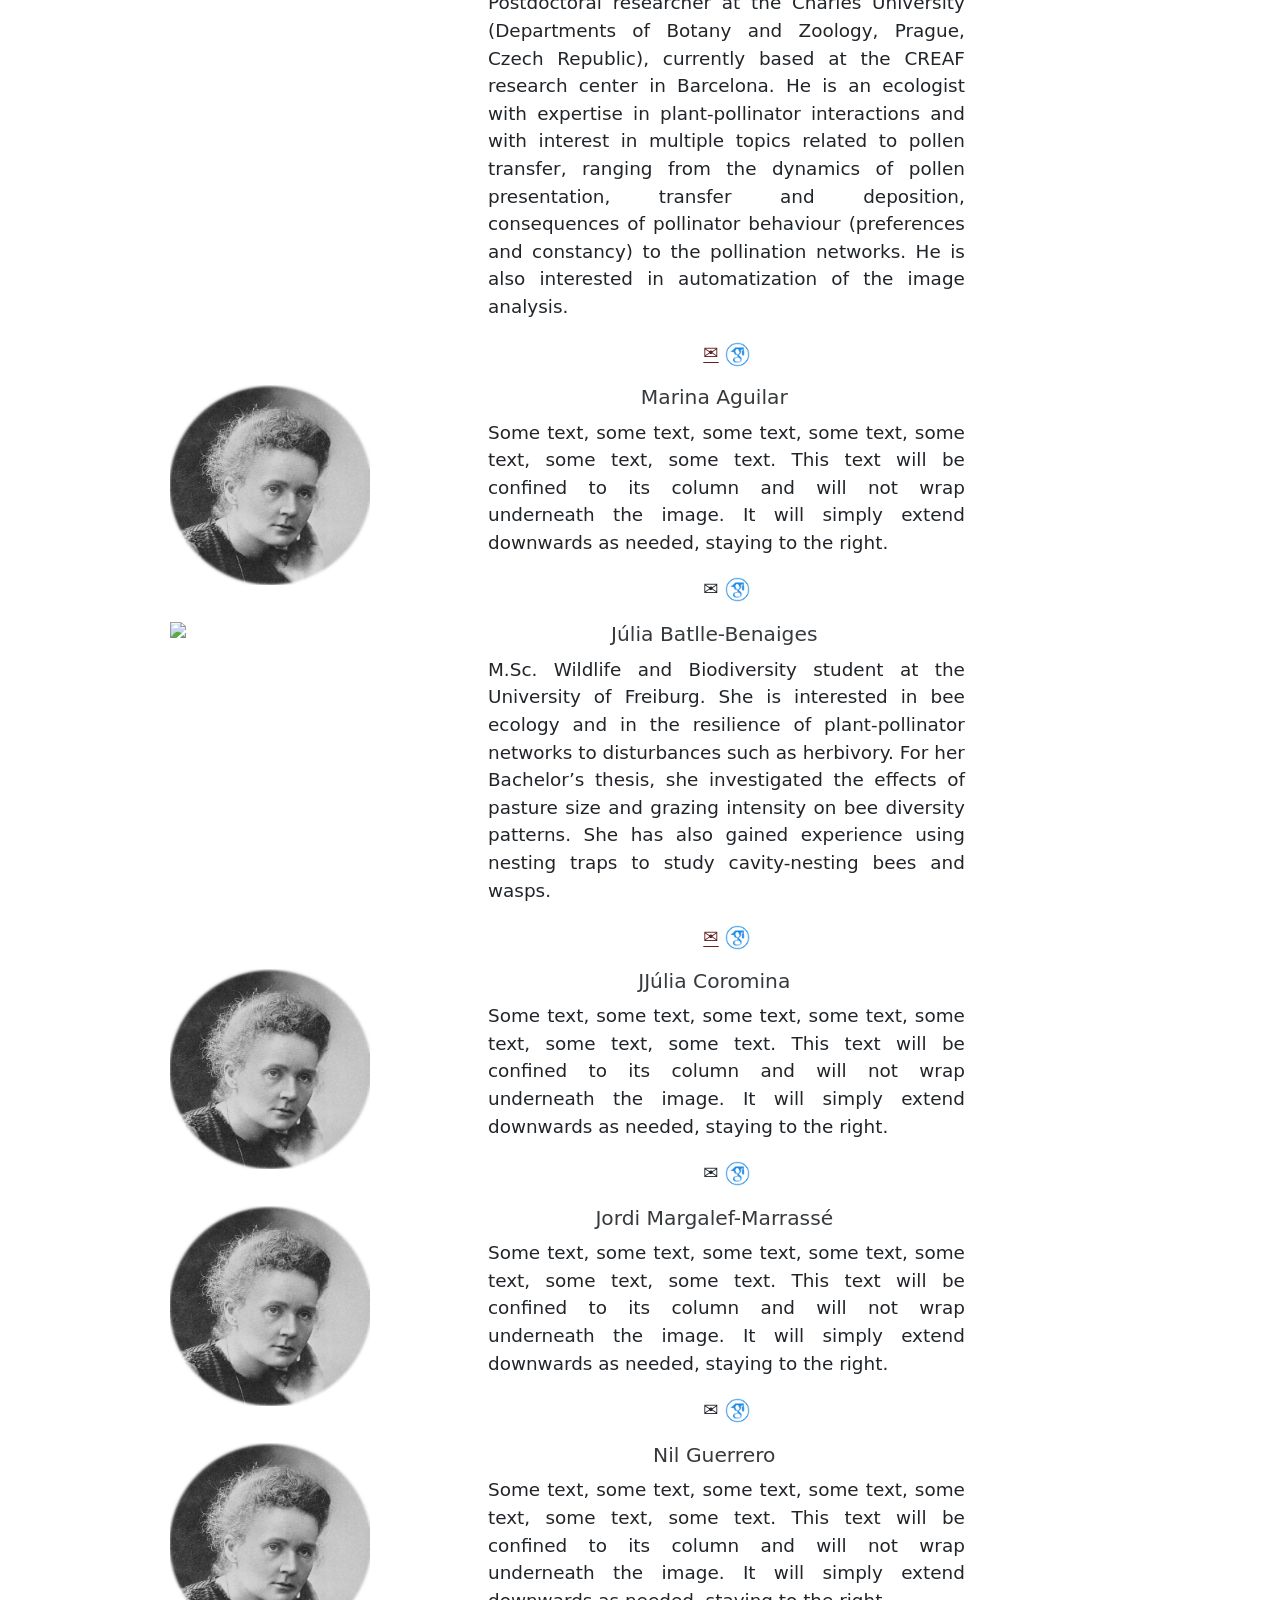
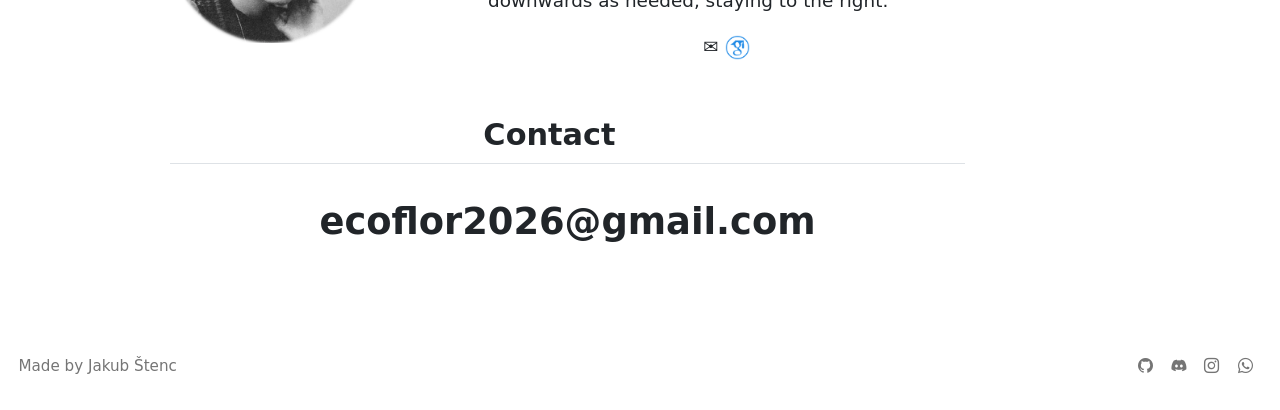
==== commit 5bf8b338: "contact" ====
--- a/docs/ECOFLOR2026.html
+++ b/docs/ECOFLOR2026.html
@@ -68,6 +68,7 @@
     "search-label": "Search"
   }
 }</script>
+<style>html{ scroll-behavior: smooth; }</style>
 
 
 <link rel="stylesheet" href="custom_theme.scss">
@@ -1004,4 +1005,5 @@
 
 
 
+<script src="site_libs/quarto-html/zenscroll-min.js"></script>
 </body></html>
